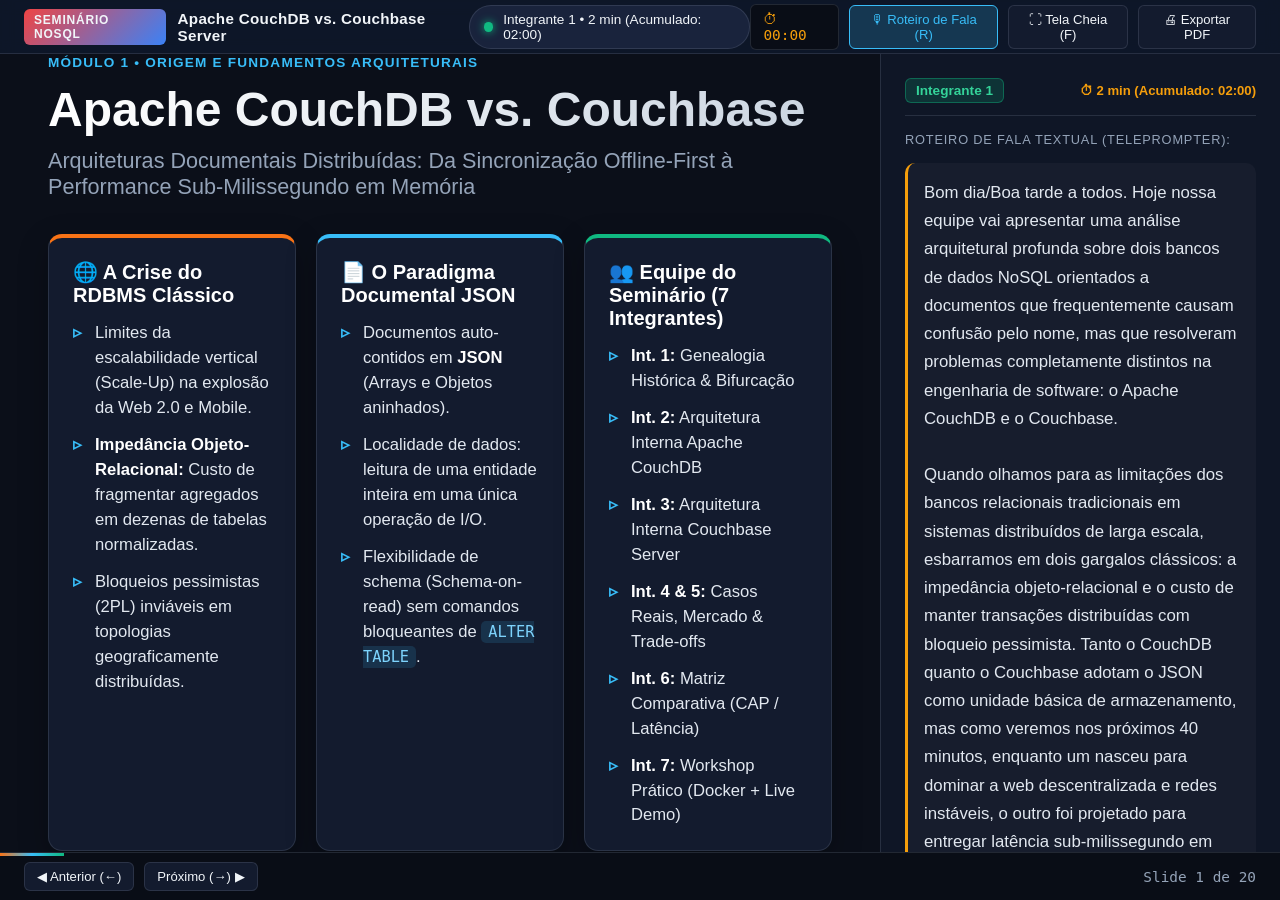
==== index.html @ 3df763c7 "feat: adiciona apresentacao (HTML e PPTX) e workshop completo CouchDB vs Couchbase" ====
<!DOCTYPE html>
<html lang="pt-BR">
<head>
  <meta charset="UTF-8" />
  <meta name="viewport" content="width=device-width, initial-scale=1.0" />
  <title>Seminário NoSQL: Apache CouchDB vs. Couchbase</title>
  <style>
    :root {
      --bg-dark: #0b0f19;
      --bg-card: #131b2e;
      --bg-card-alt: #19233c;
      --text-main: #f1f5f9;
      --text-muted: #94a3b8;
      --couchdb-color: #e42528;
      --couchdb-soft: rgba(228, 37, 40, 0.16);
      --couchbase-color: #ea2328;
      --accent-blue: #38bdf8;
      --accent-cyan: #06b6d4;
      --accent-amber: #f59e0b;
      --accent-emerald: #10b981;
      --accent-purple: #a855f7;
      --border-color: rgba(148, 163, 184, 0.18);
      --font-sans: 'Inter', -apple-system, BlinkMacSystemFont, 'Segoe UI', Roboto, sans-serif;
      --font-mono: 'JetBrains Mono', 'Fira Code', Consolas, monospace;
    }

    * {
      box-sizing: border-box;
      margin: 0;
      padding: 0;
    }

    body {
      background-color: var(--bg-dark);
      color: var(--text-main);
      font-family: var(--font-sans);
      overflow: hidden;
      height: 100vh;
      width: 100vw;
      display: flex;
      flex-direction: column;
      user-select: none;
    }

    /* Top Bar */
    .topbar {
      height: 54px;
      background: rgba(15, 23, 42, 0.92);
      border-bottom: 1px solid var(--border-color);
      display: flex;
      align-items: center;
      justify-content: space-between;
      padding: 0 24px;
      z-index: 50;
      backdrop-filter: blur(8px);
    }

    .brand {
      display: flex;
      align-items: center;
      gap: 12px;
      font-weight: 700;
      font-size: 0.95rem;
      letter-spacing: 0.3px;
    }

    .brand-badge {
      background: linear-gradient(135deg, #ef4444, #3b82f6);
      padding: 4px 10px;
      border-radius: 6px;
      font-size: 0.75rem;
      text-transform: uppercase;
      letter-spacing: 0.8px;
    }

    .speaker-pill {
      display: flex;
      align-items: center;
      gap: 10px;
      background: var(--bg-card-alt);
      border: 1px solid var(--border-color);
      padding: 6px 14px;
      border-radius: 999px;
      font-size: 0.85rem;
    }

    .speaker-dot {
      width: 10px;
      height: 10px;
      border-radius: 50%;
      background: var(--accent-emerald);
      box-shadow: 0 0 8px var(--accent-emerald);
    }

    .controls-top {
      display: flex;
      align-items: center;
      gap: 10px;
    }

    .btn-ui {
      background: var(--bg-card);
      color: var(--text-main);
      border: 1px solid var(--border-color);
      padding: 6px 12px;
      border-radius: 6px;
      font-size: 0.82rem;
      cursor: pointer;
      display: flex;
      align-items: center;
      gap: 6px;
      transition: all 0.2s;
    }

    .btn-ui:hover {
      background: var(--bg-card-alt);
      border-color: var(--accent-blue);
    }

    .btn-ui.active {
      background: rgba(56, 189, 248, 0.2);
      border-color: var(--accent-blue);
      color: var(--accent-blue);
    }

    .timer-box {
      font-family: var(--font-mono);
      font-size: 0.9rem;
      background: #090d16;
      padding: 6px 12px;
      border-radius: 6px;
      border: 1px solid var(--border-color);
      color: var(--accent-amber);
      cursor: pointer;
    }

    /* Main Workspace */
    .main-stage {
      flex: 1;
      display: flex;
      position: relative;
      overflow: hidden;
    }

    .slide-viewport {
      flex: 1;
      height: 100%;
      display: flex;
      align-items: center;
      justify-content: center;
      padding: 28px 48px;
      overflow-y: auto;
      position: relative;
    }

    .slide {
      display: none;
      width: 100%;
      max-width: 1320px;
      min-height: 82%;
      flex-direction: column;
      justify-content: center;
      animation: fadeIn 0.28s ease-out;
    }

    .slide.active {
      display: flex;
    }

    @keyframes fadeIn {
      from { opacity: 0; transform: translateY(8px); }
      to { opacity: 1; transform: translateY(0); }
    }

    /* Slide Typography & Layout */
    .slide-meta {
      display: flex;
      align-items: center;
      gap: 12px;
      margin-bottom: 12px;
      font-size: 0.85rem;
      text-transform: uppercase;
      letter-spacing: 1.2px;
      color: var(--accent-blue);
      font-weight: 700;
    }

    .slide-title {
      font-size: 2.35rem;
      font-weight: 800;
      line-height: 1.18;
      margin-bottom: 10px;
      background: linear-gradient(90deg, #ffffff, #cbd5e1);
      -webkit-background-clip: text;
      -webkit-text-fill-color: transparent;
    }

    .slide-subtitle {
      font-size: 1.15rem;
      color: var(--text-muted);
      margin-bottom: 26px;
      font-weight: 400;
    }

    .grid-2 {
      display: grid;
      grid-template-columns: 1fr 1fr;
      gap: 24px;
      margin-top: 8px;
    }

    .grid-3 {
      display: grid;
      grid-template-columns: repeat(3, 1fr);
      gap: 20px;
      margin-top: 8px;
    }

    .card {
      background: var(--bg-card);
      border: 1px solid var(--border-color);
      border-radius: 14px;
      padding: 22px 24px;
      box-shadow: 0 10px 30px rgba(0, 0, 0, 0.25);
    }

    .card.couchdb-border {
      border-top: 4px solid #f97316;
    }

    .card.couchbase-border {
      border-top: 4px solid var(--accent-blue);
    }

    .card.emerald-border {
      border-top: 4px solid var(--accent-emerald);
    }

    .card.purple-border {
      border-top: 4px solid var(--accent-purple);
    }

    .card h3 {
      font-size: 1.25rem;
      margin-bottom: 14px;
      display: flex;
      align-items: center;
      gap: 10px;
      color: #fff;
    }

    ul.tech-list {
      list-style: none;
      display: flex;
      flex-direction: column;
      gap: 12px;
    }

    ul.tech-list li {
      position: relative;
      padding-left: 22px;
      font-size: 1.04rem;
      line-height: 1.5;
      color: #e2e8f0;
    }

    ul.tech-list li::before {
      content: "▹";
      position: absolute;
      left: 0;
      color: var(--accent-blue);
      font-weight: bold;
    }

    ul.tech-list li strong {
      color: #fff;
    }

    code.inline {
      font-family: var(--font-mono);
      background: rgba(56, 189, 248, 0.14);
      color: #7dd3fc;
      padding: 2px 7px;
      border-radius: 5px;
      font-size: 0.92em;
    }

    pre.code-block {
      background: #070a12;
      border: 1px solid rgba(56, 189, 248, 0.25);
      border-radius: 10px;
      padding: 16px 18px;
      font-family: var(--font-mono);
      font-size: 0.88rem;
      line-height: 1.5;
      color: #e2e8f0;
      overflow-x: auto;
      user-select: text;
    }

    .diagram-box {
      background: #090d18;
      border: 1px dashed rgba(148, 163, 184, 0.3);
      border-radius: 12px;
      padding: 18px;
      margin-top: 14px;
      display: flex;
      flex-direction: column;
      gap: 12px;
    }

    .flow-row {
      display: flex;
      align-items: center;
      justify-content: center;
      gap: 12px;
      flex-wrap: wrap;
    }

    .flow-node {
      background: var(--bg-card-alt);
      border: 1px solid var(--border-color);
      padding: 10px 16px;
      border-radius: 8px;
      font-size: 0.92rem;
      font-weight: 600;
      text-align: center;
    }

    .flow-node.highlight-orange {
      border-color: #f97316;
      background: rgba(249, 115, 22, 0.15);
      color: #fed7aa;
    }

    .flow-node.highlight-blue {
      border-color: var(--accent-blue);
      background: rgba(56, 189, 248, 0.15);
      color: #bae6fd;
    }

    .flow-node.highlight-green {
      border-color: var(--accent-emerald);
      background: rgba(16, 185, 129, 0.15);
      color: #a7f3d0;
    }

    .flow-arrow {
      color: var(--text-muted);
      font-weight: bold;
      font-size: 1.2rem;
    }

    /* Comparison Table */
    table.comp-table {
      width: 100%;
      border-collapse: collapse;
      margin-top: 10px;
      background: var(--bg-card);
      border-radius: 12px;
      overflow: hidden;
      border: 1px solid var(--border-color);
    }

    table.comp-table th,
    table.comp-table td {
      padding: 16px 20px;
      text-align: left;
      border-bottom: 1px solid var(--border-color);
      font-size: 0.98rem;
      line-height: 1.45;
    }

    table.comp-table th {
      background: #0f172a;
      font-size: 1.05rem;
      color: #fff;
      font-weight: 700;
    }

    table.comp-table th:nth-child(2) { color: #fb923c; }
    table.comp-table th:nth-child(3) { color: var(--accent-blue); }

    table.comp-table tr:last-child td {
      border-bottom: none;
    }

    /* Teleprompter / Speaker Notes Drawer */
    .notes-panel {
      width: 400px;
      background: #0f1626;
      border-left: 1px solid var(--border-color);
      padding: 24px;
      display: flex;
      flex-direction: column;
      gap: 16px;
      overflow-y: auto;
      transition: all 0.25s ease;
    }

    .notes-panel.hidden {
      display: none;
    }

    .notes-header {
      display: flex;
      align-items: center;
      justify-content: space-between;
      border-bottom: 1px solid var(--border-color);
      padding-bottom: 12px;
    }

    .notes-speaker-badge {
      background: rgba(16, 185, 129, 0.18);
      color: #34d399;
      border: 1px solid rgba(16, 185, 129, 0.4);
      padding: 4px 10px;
      border-radius: 6px;
      font-weight: 700;
      font-size: 0.85rem;
    }

    .notes-time {
      font-size: 0.82rem;
      color: var(--accent-amber);
      font-weight: 600;
    }

    .notes-script {
      font-size: 1.05rem;
      line-height: 1.68;
      color: #e2e8f0;
      background: rgba(255, 255, 255, 0.03);
      padding: 16px;
      border-radius: 10px;
      border-left: 3px solid var(--accent-amber);
      user-select: text;
    }

    /* Quiz Options */
    .quiz-options {
      display: flex;
      flex-direction: column;
      gap: 10px;
      margin-top: 14px;
    }

    .quiz-option {
      background: var(--bg-card);
      border: 1px solid var(--border-color);
      padding: 13px 18px;
      border-radius: 10px;
      cursor: pointer;
      font-size: 0.96rem;
      line-height: 1.4;
      transition: all 0.2s;
      display: flex;
      align-items: flex-start;
      gap: 12px;
    }

    .quiz-option:hover {
      border-color: var(--accent-blue);
      background: var(--bg-card-alt);
    }

    .quiz-option.correct {
      background: rgba(16, 185, 129, 0.2);
      border-color: var(--accent-emerald);
      color: #ecfdf5;
    }

    .quiz-option.wrong {
      background: rgba(239, 68, 68, 0.18);
      border-color: #ef4444;
      color: #fecaca;
    }

    .quiz-explanation {
      display: none;
      margin-top: 14px;
      padding: 14px 18px;
      border-radius: 10px;
      background: rgba(16, 185, 129, 0.12);
      border: 1px solid rgba(16, 185, 129, 0.35);
      font-size: 0.94rem;
      line-height: 1.5;
      color: #d1fae5;
    }

    .quiz-explanation.visible {
      display: block;
    }

    /* Bottom Footer / Progress */
    .bottombar {
      height: 48px;
      background: #090d16;
      border-top: 1px solid var(--border-color);
      display: flex;
      align-items: center;
      justify-content: space-between;
      padding: 0 24px;
      position: relative;
      z-index: 50;
    }

    .progress-track {
      position: absolute;
      top: 0;
      left: 0;
      height: 3px;
      background: linear-gradient(90deg, #f97316, #38bdf8, #10b981);
      transition: width 0.25s ease;
    }

    .nav-btns {
      display: flex;
      align-items: center;
      gap: 10px;
    }

    .slide-counter {
      font-family: var(--font-mono);
      font-size: 0.9rem;
      color: var(--text-muted);
    }

    /* Print Mode for PDF Export */
    @media print {
      body {
        overflow: visible;
        height: auto;
        background: #0b0f19 !important;
        -webkit-print-color-adjust: exact;
        print-color-adjust: exact;
      }
      .topbar, .bottombar, .notes-panel {
        display: none !important;
      }
      .slide-viewport {
        padding: 0;
        display: block;
      }
      .slide {
        display: flex !important;
        page-break-after: always;
        min-height: 100vh;
        padding: 40px;
      }
    }
  </style>
</head>
<body>

  <!-- TOP NAVIGATION BAR -->
  <header class="topbar">
    <div class="brand">
      <span class="brand-badge">Seminário NoSQL</span>
      <span>Apache CouchDB vs. Couchbase Server</span>
    </div>

    <div class="speaker-pill">
      <span class="speaker-dot"></span>
      <span id="currentSpeakerLabel">Integrante 1 • Tempo estimado: 2 min</span>
    </div>

    <div class="controls-top">
      <div class="timer-box" id="timerDisplay" title="Clique para Iniciar/Pausar o cronômetro">⏱ 00:00</div>
      <button class="btn-ui active" id="btnToggleNotes" onclick="toggleNotes()">🎙 Roteiro de Fala (R)</button>
      <button class="btn-ui" onclick="toggleFullScreen()">⛶ Tela Cheia (F)</button>
      <button class="btn-ui" onclick="window.print()">🖨 Exportar PDF</button>
    </div>
  </header>

  <!-- MAIN PRESENTATION STAGE -->
  <div class="main-stage">
    <main class="slide-viewport" id="slideViewport">

      <!-- =========================================================
           SLIDE 1: CAPA E CONTEXTUALIZAÇÃO (INTEGRANTE 1)
           ========================================================= -->
      <section class="slide active"
        data-speaker="Integrante 1"
        data-time="2 min (Acumulado: 02:00)"
        data-script="Bom dia/Boa tarde a todos. Hoje nossa equipe vai apresentar uma análise arquitetural profunda sobre dois bancos de dados NoSQL orientados a documentos que frequentemente causam confusão pelo nome, mas que resolveram problemas completamente distintos na engenharia de software: o Apache CouchDB e o Couchbase.<br><br>Quando olhamos para as limitações dos bancos relacionais tradicionais em sistemas distribuídos de larga escala, esbarramos em dois gargalos clássicos: a impedância objeto-relacional e o custo de manter transações distribuídas com bloqueio pessimista. Tanto o CouchDB quanto o Couchbase adotam o JSON como unidade básica de armazenamento, mas como veremos nos próximos 40 minutos, enquanto um nasceu para dominar a web descentralizada e redes instáveis, o outro foi projetado para entregar latência sub-milissegundo em clusters massivos orientados a memória.">
        <div class="slide-meta">Módulo 1 • Origem e Fundamentos Arquiteturais</div>
        <h1 class="slide-title" style="font-size: 3rem;">Apache CouchDB vs. Couchbase</h1>
        <p class="slide-subtitle" style="font-size: 1.35rem;">Arquiteturas Documentais Distribuídas: Da Sincronização Offline-First à Performance Sub-Milissegundo em Memória</p>

        <div class="grid-3">
          <div class="card couchdb-border">
            <h3>🌐 A Crise do RDBMS Clássico</h3>
            <ul class="tech-list">
              <li>Limites da escalabilidade vertical (Scale-Up) na explosão da Web 2.0 e Mobile.</li>
              <li><strong>Impedância Objeto-Relacional:</strong> Custo de fragmentar agregados em dezenas de tabelas normalizadas.</li>
              <li>Bloqueios pessimistas (2PL) inviáveis em topologias geograficamente distribuídas.</li>
            </ul>
          </div>

          <div class="card couchbase-border">
            <h3>📄 O Paradigma Documental JSON</h3>
            <ul class="tech-list">
              <li>Documentos auto-contidos em <strong>JSON</strong> (Arrays e Objetos aninhados).</li>
              <li>Localidade de dados: leitura de uma entidade inteira em uma única operação de I/O.</li>
              <li>Flexibilidade de schema (Schema-on-read) sem comandos bloqueantes de <code class="inline">ALTER TABLE</code>.</li>
            </ul>
          </div>

          <div class="card emerald-border">
            <h3>👥 Equipe do Seminário (7 Integrantes)</h3>
            <ul class="tech-list">
              <li><strong>Int. 1:</strong> Genealogia Histórica & Bifurcação</li>
              <li><strong>Int. 2:</strong> Arquitetura Interna Apache CouchDB</li>
              <li><strong>Int. 3:</strong> Arquitetura Interna Couchbase Server</li>
              <li><strong>Int. 4 & 5:</strong> Casos Reais, Mercado & Trade-offs</li>
              <li><strong>Int. 6:</strong> Matriz Comparativa (CAP / Latência)</li>
              <li><strong>Int. 7:</strong> Workshop Prático (Docker + Live Demo)</li>
            </ul>
          </div>
        </div>
      </section>

      <!-- =========================================================
           SLIDE 2: A GENEALOGIA HISTÓRICA E A FUSÃO DE 2011 (INTEGRANTE 1)
           ========================================================= -->
      <section class="slide"
        data-speaker="Integrante 1"
        data-time="2 min (Acumulado: 04:00)"
        data-script="Para entender por que esses dois bancos têm 'Couch' no nome, precisamos voltar a 2005. Damien Katz, que trabalhou no IBM Lotus Notes, criou o CouchDB inspirado em bancos de documentos replicados. O próprio nome COUCH é um acrônimo para Cluster Of Unreliable Commodity Hardware — ou seja, hardware comum e não confiável.<br><br>Em paralelo, a equipe por trás do famoso sistema de cache distribuído Memcached criou o Membase, que adicionava persistência em disco e replicação ao Memcached. Em 2011, a empresa comercial por trás do CouchDB, chamada CouchOne, fundiu-se com a Membase, formando a Couchbase Inc.<br><br>O ponto crucial para qualquer arquiteto de dados é entender o que aconteceu depois: o produto Couchbase Server não é um CouchDB com outro nome. A engenharia do Couchbase fundiu o motor de chave-valor em memória de altíssima velocidade do Membase com a capacidade de indexar JSON. Enquanto isso, a comunidade aberta manteve o Apache CouchDB evoluindo de forma independente sob a Apache Foundation.">
        <div class="slide-meta">Slide 2 • Genealogia Histórica</div>
        <h2 class="slide-title">Origem Histórica: A Fusão de 2011 e a Grande Divergência</h2>
        <p class="slide-subtitle">Por que dois bancos com nomes semelhantes possuem motores internos 100% diferentes?</p>

        <div class="diagram-box">
          <div class="flow-row">
            <div class="flow-node highlight-orange">
              <strong>2005: Apache CouchDB</strong><br/>
              Damien Katz (ex-IBM Lotus Notes)<br/>
              <em>"Cluster Of Unreliable Commodity Hardware"</em>
            </div>
            <span class="flow-arrow">➔</span>
            <div class="flow-node highlight-orange">
              <strong>2009: CouchOne Inc.</strong><br/>
              Comercialização e suporte ao CouchDB
            </div>
            <span class="flow-arrow">↘</span>
            <div class="flow-node highlight-green" style="padding: 16px 24px;">
              <strong>Fevereiro de 2011: FUSÃO</strong><br/>
              CouchOne + Membase = <strong>Couchbase Inc.</strong>
            </div>
          </div>
          <div class="flow-row">
            <div class="flow-node highlight-blue">
              <strong>2003: Memcached</strong><br/>
              Cache distribuído em RAM (Danga)
            </div>
            <span class="flow-arrow">➔</span>
            <div class="flow-node highlight-blue">
              <strong>2010: Membase (NorthScale)</strong><br/>
              Memcached + Persistência + Replicação
            </div>
            <span class="flow-arrow">↗</span>
          </div>
        </div>

        <div class="grid-2" style="margin-top: 20px;">
          <div class="card couchdb-border">
            <h3>🪶 O Caminho do Apache CouchDB (ASF)</h3>
            <ul class="tech-list">
              <li>Tornou-se projeto Top-Level da <strong>Apache Software Foundation</strong> em 2008.</li>
              <li>Manteve seu núcleo em <strong>Erlang/OTP</strong> focado em robustez, web nativa e sincronização Master-Master.</li>
              <li>Evoluiu com doações do <strong>IBM Cloudant</strong> (Clusterização BigCouch no CouchDB 2.0 e Mango Queries).</li>
            </ul>
          </div>
          <div class="card couchbase-border">
            <h3>⚡ O Caminho do Couchbase Server</h3>
            <ul class="tech-list">
              <li>Uniu o <strong>motor KV em memória do Membase</strong> (C/C++) com suporte a documentos JSON.</li>
              <li>Substituiu a arquitetura interna do CouchDB por particionamento via <strong>vBuckets</strong>, protocolo DCP e <strong>N1QL (SQL for JSON)</strong>.</li>
            </ul>
          </div>
        </div>
      </section>

      <!-- =========================================================
           SLIDE 3: BIFURCAÇÃO FILOSÓFICA FUNDAMENTAL (INTEGRANTE 1)
           ========================================================= -->
      <section class="slide"
        data-speaker="Integrante 1"
        data-time="2 min (Acumulado: 06:00)"
        data-script="Essa separação gerou duas filosofias de engenharia opostas.<br><br>De um lado, o Apache CouchDB fala HTTP de forma nativa. Você conversa com o banco diretamente usando cURL ou o navegador. Ele não usa bloqueios (locks); em vez disso, obriga a aplicação a lidar com revisões explícitas através de Multi-Version Concurrency Control (MVCC), porque seu objetivo maior é permitir que dois nós desconectados aceitem escritas e sincronizem depois sem corromper dados.<br><br>Do outro lado, o Couchbase opera sobre um protocolo binário enxuto via TCP. Ele coloca uma camada de memória RAM gerenciada na frente do disco. Toda escrita vai para a RAM e retorna sucesso em microssegundos, sendo persistida de forma assíncrona em background. Agora passo a palavra para o Integrante 2, que vai dissecar o motor interno do Apache CouchDB.">
        <div class="slide-meta">Slide 3 • Filosofia de Engenharia</div>
        <h2 class="slide-title">Bifurcação Filosófica: Web Nativa vs. Performance Memory-First</h2>
        <p class="slide-subtitle">Decisões fundamentais de protocolo, concorrência e hierarquia de memória</p>

        <div class="grid-2">
          <div class="card couchdb-border">
            <h3>🟧 Apache CouchDB: Filosofia "Sync & Web-First"</h3>
            <ul class="tech-list">
              <li><strong>Protocolo Primário:</strong> HTTP/REST nativo (porta <code class="inline">5984</code>). Qualquer cliente HTTP ou browser conversa diretamente com o banco.</li>
              <li><strong>Caminho de Escrita:</strong> <em>Disk-First (Append-Only)</em>. Toda mutação vai para estruturas imutáveis em disco.</li>
              <li><strong>Concorrência Otimista Explícita:</strong> Árvore MVCC no documento via campo <code class="inline">_rev</code>. Pensado para conflitos em desconexão.</li>
              <li><strong>Prioridade Arquitetural:</strong> Resiliência em redes não confiáveis, sincronização <em>Offline-First</em> e replicação Multi-Primary.</li>
            </ul>
          </div>

          <div class="card couchbase-border">
            <h3>🟦 Couchbase: Filosofia "Memory-First & Scale"</h3>
            <ul class="tech-list">
              <li><strong>Protocolo Primário:</strong> Binário proprietário sobre TCP (porta <code class="inline">11210</code>) com SDKs inteligentes cientes da topologia.</li>
              <li><strong>Caminho de Escrita:</strong> <em>Memory-First</em>. Mutações gravadas imediatamente no cache gerenciado em RAM (sub-milissegundo).</li>
              <li><strong>Consistência Forte por Padrão:</strong> Um único vBucket ativo por chave + controle CAS (Compare-And-Swap) e transações ACID.</li>
              <li><strong>Prioridade Arquitetural:</strong> Altíssima vazão (milhões de ops/seg), baixa latência, elasticidade horizontal e consultas <strong>SQL++ (N1QL)</strong>.</li>
            </ul>
          </div>
        </div>
      </section>

      <!-- =========================================================
           SLIDE 4: ARQUITETURA COUCHDB — APPEND-ONLY & B+TREE (INTEGRANTE 2)
           ========================================================= -->
      <section class="slide"
        data-speaker="Integrante 2"
        data-time="2 min (Acumulado: 08:00)"
        data-script="Obrigado. Vamos mergulhar na engenharia interna do Apache CouchDB. Primeiro, ele é escrito em Erlang, a linguagem criada pela Ericsson para comutadores telefônicos, famosa por concorrência massiva e isolamento de falhas.<br><br>O coração do armazenamento do CouchDB é sua estrutura Append-Only B+Tree. Diferente de bancos que sobrescrevem blocos de disco no lugar, o CouchDB jamais altera um byte já gravado. Quando você atualiza um documento ou atualiza os nós da árvore B+ de índices, ele grava os novos blocos de dados e o novo cabeçalho do banco sempre no final do arquivo.<br><br>Qual é a vantagem arquitetural disso? Primeiro, leituras nunca bloqueiam escritas e escritas nunca bloqueiam leituras. Segundo, o banco é virtualmente imune à corrupção por queda brusca de energia: quando o processo sobe novamente, ele apenas varre o final do arquivo até achar o último Tail Header íntegro. O trade-off é o consumo de espaço em disco, que exige um processo de Compactação (Compaction) para reescrever o arquivo mantendo apenas a revisão mais recente.">
        <div class="slide-meta">Slide 4 • Arquitetura Interna Apache CouchDB</div>
        <h2 class="slide-title">CouchDB: Motor Append-Only e Indexação B+Tree</h2>
        <p class="slide-subtitle">Imutabilidade em disco, concorrência lock-free em Erlang e imunidade a corrupção</p>

        <div class="grid-2">
          <div class="card couchdb-border">
            <h3>⚙️ Núcleo Erlang/OTP & Tail-Append</h3>
            <ul class="tech-list">
              <li>Construído em <strong>Erlang/OTP</strong>: processos leves (Actor Model), troca de mensagens assíncrona e tolerância a falhas (<em>Let it crash</em>).</li>
              <li><strong>Zero In-Place Updates:</strong> Blocos de disco jamais são sobrescritos. Atualizações e deleções geram novos blocos no fim do arquivo (<code class="inline">.couch</code>).</li>
              <li><strong>Tail Header:</strong> O cabeçalho contendo o ponteiro para a raiz da B+Tree é gravado no <strong>final</strong> do arquivo após cada commit (`fsync`).</li>
            </ul>
          </div>

          <div class="card emerald-border">
            <h3>🛡️ Benefícios e o Papel do Compaction</h3>
            <ul class="tech-list">
              <li><strong>Leituras Lock-Free:</strong> Leitores percorrem snapshots imutáveis da árvore B+ sem bloquear escritores concorrentes.</li>
              <li><strong>Crash-Only Design:</strong> Em queda de energia, não há <em>Undo/Redo Recovery Log</em> lento; basta buscar o último Tail Header válido de trás para frente.</li>
              <li><strong>Compaction (Compactação):</strong> Processo em background que copia apenas as revisões ativas para um novo arquivo <code class="inline">.compact</code> e libera espaço morto.</li>
            </ul>
          </div>
        </div>

        <div class="diagram-box">
          <div class="flow-row">
            <div class="flow-node">[Bloco Antigo: Doc A v1]</div>
            <span class="flow-arrow">➔</span>
            <div class="flow-node">[Header Antigo (Órfão)]</div>
            <span class="flow-arrow">➔</span>
            <div class="flow-node highlight-orange">[Novo Bloco: Doc A v2]</div>
            <span class="flow-arrow">➔</span>
            <div class="flow-node highlight-orange">[Novos Nós B+Tree]</div>
            <span class="flow-arrow">➔</span>
            <div class="flow-node highlight-green"><strong>[Novo Tail Header (EOF)]</strong></div>
          </div>
        </div>
      </section>

      <!-- =========================================================
           SLIDE 5: COUCHDB — MVCC, ÁRVORE DE REVISÕES (_REV) E CONFLITOS (INTEGRANTE 2)
           ========================================================= -->
      <section class="slide"
        data-speaker="Integrante 2"
        data-time="2 min (Acumulado: 10:00)"
        data-script="Como o CouchDB garante consistência ACID no nível do documento sem usar locks pessimistas? Através de MVCC (Multi-Version Concurrency Control) exposto diretamente na API HTTP via o campo _rev.<br><br>Cada documento no CouchDB não é apenas um registro, mas sim uma árvore de revisões parecida com um repositório Git. Sempre que você cria um documento, o CouchDB gera um _rev começando com 1- seguido de um hash determinístico do conteúdo. Para atualizar esse documento via PUT, você é obrigado a informar esse _rev. Se outro cliente atualizou o documento um milissegundo antes de você, o CouchDB rejeita sua escrita imediatamente com um erro HTTP 409 Conflict.<br><br>Já em cenários de replicação entre dois servidores desconectados, ambos podem aceitar atualizações para o mesmo documento. Quando a rede volta e eles sincronizam, o CouchDB guarda ambas as ramificações na árvore do documento e aplica um algoritmo determinístico baseado no hash das revisões para eleger exatamente o mesmo vencedor em todos os nós do cluster, sinalizando o conflito para que a aplicação faça o merge de negócio.">
        <div class="slide-meta">Slide 5 • Controle de Concorrência no CouchDB</div>
        <h2 class="slide-title">CouchDB: MVCC Explícito (<code class="inline">_rev</code>) e Árvore de Revisões</h2>
        <p class="slide-subtitle">Como cada documento funciona como um mini-repositório Git para suportar conflitos distribuídos</p>

        <div class="grid-2">
          <div class="card couchdb-border">
            <h3>🔐 Ciclo Optimistic Locking (<code class="inline">_id</code> + <code class="inline">_rev</code>)</h3>
            <ul class="tech-list">
              <li>Formato do <code class="inline">_rev</code>: <code class="inline">&lt;geração&gt;-&lt;hash_md5_determinístico&gt;</code> (ex: <code class="inline">2-7051cbe5c...</code>).</li>
              <li><strong>Regra de Atualização/Deleção:</strong> O cliente deve enviar o <code class="inline">_rev</code> atual no <code class="inline">PUT</code> ou <code class="inline">DELETE</code>.</li>
              <li>Se o <code class="inline">_rev</code> enviado divergir da folha atual no servidor: rejeição imediata com <strong><code class="inline">HTTP 409 Conflict</code></strong>.</li>
              <li>Deleções geram uma revisão <strong>Tombstone</strong> (<code class="inline">"_deleted": true</code>) para propagar a exclusão na replicação.</li>
            </ul>
          </div>

          <div class="card purple-border">
            <h3>🌿 Conflitos em Replicação Master-Master</h3>
            <ul class="tech-list">
              <li>Quando o Nó A e o Nó B editam o mesmo documento offline, a árvore de revisões bifurca (<code class="inline">2-a...</code> e <code class="inline">2-b...</code>).</li>
              <li><strong>Eleição Determinística de Vencedor:</strong> Todos os nós escolhem a mesma revisão ativa comparando o comprimento da cadeia e a ordem ASCII do hash (sem depender de relógio físico/NTP!).</li>
              <li>A revisão perdedora fica preservada em <code class="inline">_conflicts</code> até a aplicação resolver e podar o ramo.</li>
            </ul>
          </div>
        </div>

        <div class="diagram-box">
          <div class="flow-row">
            <div class="flow-node"><strong>Rev Inicial:</strong> <code class="inline">1-967a...</code></div>
            <span class="flow-arrow">➔</span>
            <div class="flow-node highlight-green"><strong>Ramo Nó A (Vencedor Determinístico):</strong> <code class="inline">2-f89c...</code></div>
            <span class="flow-arrow">+</span>
            <div class="flow-node highlight-orange"><strong>Ramo Nó B (Preservado em <code class="inline">_conflicts</code>):</strong> <code class="inline">2-31a0...</code></div>
          </div>
        </div>
      </section>

      <!-- =========================================================
           SLIDE 6: COUCHDB — MAPREDUCE, MANGO E _CHANGES FEED (INTEGRANTE 2)
           ========================================================= -->
      <section class="slide"
        data-speaker="Integrante 2"
        data-time="2 min (Acumulado: 12:00)"
        data-script="Para consultar dados além da chave primária _id, o CouchDB historicamente utiliza Design Documents contendo funções MapReduce escritas em JavaScript. A função map inspeciona cada documento e emite chaves e valores que são gravados em uma B-tree separada. O detalhe técnico brilhante aqui é que as funções de reduce são armazenadas diretamente nos nós intermediários da B-tree, permitindo calcular somas ou contagens em tempo logarítmico. A partir da versão 2.0, o CouchDB também ganhou o Mango Query (_find), permitindo buscas declarativas em JSON muito mais simples.<br><br>Por fim, temos a joia da coroa do CouchDB: o endpoint _changes. Como o armazenamento é append-only, o banco mantém um número de sequência incremental para cada alteração. O endpoint _changes expõe esse fluxo em tempo real. É exatamente sobre o _changes que funciona o Protocolo de Replicação do CouchDB: um replicador lê o feed de mudanças da origem, pergunta ao destino quais revisões ele ainda não tem via _revs_diff, e envia apenas os documentos necessários. Agora passo a palavra ao Integrante 3 para contrastar tudo isso com a arquitetura do Couchbase.">
        <div class="slide-meta">Slide 6 • Consultas e Replicação no CouchDB</div>
        <h2 class="slide-title">CouchDB: Views MapReduce, Mango (<code class="inline">_find</code>) e <code class="inline">_changes</code></h2>
        <p class="slide-subtitle">Indexação incremental em B-Tree e o protocolo de replicação baseado em log de eventos</p>

        <div class="grid-3">
          <div class="card couchdb-border">
            <h3>🗺️ Views MapReduce (<code class="inline">_design/</code>)</h3>
            <ul class="tech-list">
              <li>Funções JavaScript/Erlang salvas em <strong>Design Documents</strong>.</li>
              <li><code class="inline">emit(key, value)</code> alimenta uma B+Tree secundária incrementalmente.</li>
              <li>Agregações (<code class="inline">_count</code>, <code class="inline">_sum</code>, <code class="inline">_stats</code>) pré-computadas dentro dos nós internos da B+Tree.</li>
            </ul>
          </div>

          <div class="card couchbase-border">
            <h3>🥭 Mango Queries (<code class="inline">POST /_find</code>)</h3>
            <ul class="tech-list">
              <li>Introduzido no CouchDB 2.0+ (doado pelo IBM Cloudant).</li>
              <li>Sintaxe declarativa em JSON (<code class="inline">$eq</code>, <code class="inline">$gt</code>, <code class="inline">$in</code>, <code class="inline">$regex</code>) sem escrever JS manual.</li>
              <li>Cria e consome índices B-Tree automaticamente via <code class="inline">POST /db/_index</code>.</li>
            </ul>
          </div>

          <div class="card emerald-border">
            <h3>📡 O Endpoint <code class="inline">/_changes</code></h3>
            <ul class="tech-list">
              <li>Exposição direta do log sequencial (<code class="inline">update_seq</code>) via HTTP (Polling, Long-Polling ou Continuous Stream).</li>
              <li><strong>Couch Replication Protocol:</strong> Lê <code class="inline">_changes</code> ➔ Calcula delta via <code class="inline">_revs_diff</code> ➔ Transfere em lote via <code class="inline">_bulk_docs</code>.</li>
            </ul>
          </div>
        </div>

        <pre class="code-block" style="margin-top: 16px;">
// Exemplo de View MapReduce em Design Document vs. Mango Query (_find)
// 1. Map Function: function(doc) { if (doc.curso) emit(doc.curso, doc.cra); }
// 2. Mango Query:  POST /universidade_db/_find  ->  { "selector": { "curso": "Ciencia da Computacao", "cra": { "$gt": 8.5 } } }</pre>
      </section>

      <!-- =========================================================
           SLIDE 7: ARQUITETURA COUCHBASE — MEMORY-FIRST E VBUCKETS (INTEGRANTE 3)
           ========================================================= -->
      <section class="slide"
        data-speaker="Integrante 3"
        data-time="2 min (Acumulado: 14:00)"
        data-script="Obrigado. Entrando agora na engenharia do Couchbase, mudamos completamente de paradigma. Enquanto o CouchDB vai ao disco a cada operação, o Couchbase adota uma arquitetura Memory-First.<br><br>Quando a sua aplicação faz um GET ou UPSERT no Couchbase, a operação acontece diretamente na memória RAM gerenciada pelo Data Service. Assim que o dado é gravado na RAM, o servidor já pode confirmar a escrita em frações de milissegundo, enquanto o protocolo interno DCP (Database Change Protocol) coloca essa mutação em duas filas assíncronas: uma para replicar na RAM de outros nós do cluster e outra para persistir em disco.<br><br>Como o Couchbase distribui dados sem usar nós roteadores ou proxies que adicionam latência? Através dos vBuckets. Todo bucket do Couchbase é dividido de forma fixa em 1024 partições lógicas chamadas vBuckets. O SDK do Couchbase na aplicação aplica um hash CRC32 na chave do documento, faz módulo 1024, descobre exatamente o número do vBucket e consulta um mapa em memória chamado Cluster Map. Com isso, a aplicação abre conexão TCP direto com o servidor exato onde aquele vBucket está ativo, garantindo roteamento em um único salto (single-hop).">
        <div class="slide-meta">Slide 7 • Arquitetura Interna Couchbase Server</div>
        <h2 class="slide-title">Couchbase: Arquitetura Memory-First e Particionamento por vBuckets</h2>
        <p class="slide-subtitle">Cache gerenciado integrado, protocolo DCP e roteamento direto Single-Hop sem proxies</p>

        <div class="grid-2">
          <div class="card couchbase-border">
            <h3>🚀 Caminho de Dados Memory-First (KV Engine)</h3>
            <ul class="tech-list">
              <li>Leituras e escritas ocorrem diretamente no <strong>Managed Cache em RAM</strong> (resposta em <strong>microssegundos</strong>).</li>
              <li><strong>DCP (Database Change Protocol):</strong> Fluxo binário ordenado em memória que propaga mutações para:
                <br/>1. <em>Replication Queue</em> (RAM dos nós réplica).
                <br/>2. <em>Persistence Queue</em> (Storage engines <strong>Couchstore</strong> ou <strong>Magma</strong>).</li>
              <li>Suporta durabilidade configurável (<code class="inline">majority</code>, <code class="inline">persistToMajority</code>).</li>
            </ul>
          </div>

          <div class="card emerald-border">
            <h3>🧩 Particionamento Estático: 1024 vBuckets</h3>
            <ul class="tech-list">
              <li>Cada Bucket é dividido em exatamente <strong>1024 vBuckets</strong> (partições lógicas auto-contidas).</li>
              <li>Cálculo no SDK: <code class="inline">vBucket_ID = CRC32(Document_Key) % 1024</code>.</li>
              <li>O SDK mantém o <strong>Cluster Map</strong> atualizado: zero nós roteadores intermediários (<em>Single-Hop Routing</em>).</li>
              <li>Cada vBucket possui <strong>1 Nó Ativo</strong> (CP) e até <strong>3 Réplicas</strong> distribuídas nos demais nós.</li>
            </ul>
          </div>
        </div>

        <div class="diagram-box">
          <div class="flow-row">
            <div class="flow-node">App SDK: <code class="inline">CRC32("user_42") % 1024 = vB #712</code></div>
            <span class="flow-arrow">➔</span>
            <div class="flow-node highlight-blue"><strong>RAM Nó 2 (vB #712 Ativo)</strong><br/>Ack em &lt; 0.5 ms</div>
            <span class="flow-arrow">➔ DCP Stream ➔</span>
            <div class="flow-node highlight-green">RAM Nó 3 (vB #712 Réplica) + Disco NVMe</div>
          </div>
        </div>
      </section>

      <!-- =========================================================
           SLIDE 8: COUCHBASE — MULTI-DIMENSIONAL SCALING (MDS) (INTEGRANTE 3)
           ========================================================= -->
      <section class="slide"
        data-speaker="Integrante 3"
        data-time="2 min (Acumulado: 16:00)"
        data-script="Outro diferencial arquitetural gigantesco do Couchbase é o Multi-Dimensional Scaling (MDS), sustentado pela arquitetura Multi-Service.<br><br>Na maioria dos bancos NoSQL distribuídos — incluindo o próprio CouchDB em modo cluster, Cassandra ou MongoDB tradicional — cada nó do cluster executa todas as tarefas: guarda dados, atualiza índices e processa consultas pesadas. Isso cria o efeito do 'vizinho barulhento': uma query analítica complexa consome toda a CPU e derruba a latência das leituras por chave primária.<br><br>O Couchbase separa o banco em seis serviços independentes: Data, Index, Query, Full-Text Search, Analytics e Eventing. Com o MDS, nós podemos colocar o Data Service em máquinas com muita memória RAM, o Query Service em máquinas com muitos núcleos de CPU e o Index Service em máquinas com NVMe ultrarrápidos. As mutações fluem do Data Service para o Index Service via memória através do protocolo DCP, sem jamais onerar a CPU que atende as operações de chave-valor.">
        <div class="slide-meta">Slide 8 • Escalabilidade Multi-Dimensional (MDS)</div>
        <h2 class="slide-title">Couchbase: Arquitetura Multi-Service e Isolamento de Workloads</h2>
        <p class="slide-subtitle">Eliminando o efeito "Noisy Neighbor" ao escalar RAM, CPU e I/O de forma independente</p>

        <div class="grid-3">
          <div class="card couchbase-border">
            <h3>1. Data Service (KV)</h3>
            <ul class="tech-list">
              <li>Operações chave-valor (<code class="inline">GET</code>, <code class="inline">UPSERT</code>, <code class="inline">SUBDOC</code>).</li>
              <li><strong>Perfil de Hardware:</strong> Alta capacidade de RAM e rede rápida.</li>
            </ul>
          </div>

          <div class="card emerald-border">
            <h3>2. Index Service (GSI)</h3>
            <ul class="tech-list">
              <li>Mantém Índices Secundários Globais (Standard ou <em>Memory-Optimized MOI</em>).</li>
              <li><strong>Perfil de Hardware:</strong> Alta RAM + SSDs NVMe rápidos.</li>
            </ul>
          </div>

          <div class="card purple-border">
            <h3>3. Query Service (N1QL)</h3>
            <ul class="tech-list">
              <li>Parser, otimizador de planos (CBO) e executor de consultas SQL++.</li>
              <li><strong>Perfil de Hardware:</strong> Muitos núcleos de CPU (Compute-intensive).</li>
            </ul>
          </div>

          <div class="card couchdb-border">
            <h3>4. Search Service (FTS)</h3>
            <ul class="tech-list">
              <li>Busca textual completa (Bleve) e <strong>Vector Search</strong> (IA/RAG) integrados sem precisar de Elasticsearch externo.</li>
            </ul>
          </div>

          <div class="card couchbase-border">
            <h3>5. Analytics Service</h3>
            <ul class="tech-list">
              <li>Motor MPP colunar para queries OLAP pesadas com isolamento total (Zero ETL dos nós operacionais).</li>
            </ul>
          </div>

          <div class="card emerald-border">
            <h3>6. Eventing Service</h3>
            <ul class="tech-list">
              <li>Triggers reativos em JavaScript (V8) executados assincronamente em resposta a mutações via DCP.</li>
            </ul>
          </div>
        </div>
      </section>

      <!-- =========================================================
           SLIDE 9: COUCHBASE — SCOPES/COLLECTIONS, N1QL (SQL++) E GSI (INTEGRANTE 3)
           ========================================================= -->
      <section class="slide"
        data-speaker="Integrante 3"
        data-time="2 min (Acumulado: 18:00)"
        data-script="E como nós consultamos e organizamos dados no Couchbase? A partir da versão 7, o Couchbase introduziu uma hierarquia de três níveis: Bucket, Scope e Collection, permitindo multi-tenancy e mapeamento direto de bancos relacionais (Database, Schema e Tabela).<br><br>Mas a grande inovação para desenvolvedores é o N1QL (pronuncia-se Nickel), hoje padronizado como SQL++. É uma implementação completa de ANSI SQL adaptada para JSON. Você escreve SELECT, WHERE, GROUP BY e até INNER JOIN entre coleções diferentes, além de operadores específicos para JSON como UNNEST, que transforma elementos de um array interno em linhas relacionais em tempo de execução.<br><br>Para que o N1QL seja rápido e não faça scatter-gather batendo em todos os nós de dados, o Couchbase usa GSI (Global Secondary Indexes). Os índices vivem de forma independente no Index Service, garantindo que uma query SQL++ saiba exatamente em qual vBucket buscar o documento em milissegundos. Passo agora a palavra ao Integrante 4.">
        <div class="slide-meta">Slide 9 • Consultas Declarativas e Indexação Global</div>
        <h2 class="slide-title">Couchbase: Hierarquia Lógica, N1QL (SQL++) e Índices GSI</h2>
        <p class="slide-subtitle">O poder do ANSI SQL aplicado nativamente a documentos JSON aninhados</p>

        <div class="grid-2">
          <div class="card couchbase-border">
            <h3>🗂️ Mapeamento Relacional e Recursos SQL++</h3>
            <ul class="tech-list">
              <li><strong>Hierarquia 3 Níveis:</strong> <code class="inline">Bucket</code> (DB) ➔ <code class="inline">Scope</code> (Schema) ➔ <code class="inline">Collection</code> (Tabela).</li>
              <li><strong>ANSI JOINs Nativos:</strong> <code class="inline">INNER JOIN</code>, <code class="inline">LEFT OUTER JOIN</code> entre coleções JSON distintas.</li>
              <li><strong>Operadores para Arrays JSON:</strong> <code class="inline">UNNEST</code> (achata arrays internos), <code class="inline">NEST</code>, <code class="inline">ARRAY ... FOR ... END</code>.</li>
              <li><strong>GSI vs. Scatter-Gather:</strong> O Query Service consulta apenas o nó GSI relevante e busca documentos exatos por chave (ou resolve 100% via <em>Covering Index</em>).</li>
            </ul>
          </div>

          <div>
            <pre class="code-block">
-- Exemplo Real de N1QL (SQL for JSON) no Couchbase
SELECT m.nome AS aluno,
       m.curso,
       d.nome AS disciplina,
       d.nota
FROM `academico`.`graduacao`.`matriculas` AS m
UNNEST m.disciplinas AS d
WHERE m.curso = "Ciencia da Computacao"
  AND d.codigo = "BD02"
  AND d.nota >= 8.5
ORDER BY d.nota DESC
LIMIT 10;</pre>
            <div class="diagram-box" style="margin-top: 12px;">
              <div class="flow-row">
                <div class="flow-node">1. Query Service (SQL++)</div>
                <span class="flow-arrow">➔</span>
                <div class="flow-node highlight-green">2. Index Service (GSI Scan)</div>
                <span class="flow-arrow">➔</span>
                <div class="flow-node highlight-blue">3. Data Service (Fetch KV em RAM)</div>
              </div>
            </div>
          </div>
        </div>
      </section>

      <!-- =========================================================
           SLIDE 10: ONDE O APACHE COUCHDB BRILHA (INTEGRANTE 4)
           ========================================================= -->
      <section class="slide"
        data-speaker="Integrante 4"
        data-time="2 min 45s (Acumulado: 20:45)"
        data-script="Obrigado. Agora que compreendemos as duas arquiteturas, surge a pergunta essencial de um arquiteto de soluções: quando escolher cada um? Vamos começar pelo Apache CouchDB.<br><br>O CouchDB é imbatível quando o requisito principal do sistema é Offline-First e Sincronização na Borda (Edge). Graças ao seu protocolo de replicação sobre HTTP e ao modelo de revisões _rev, surgiu o PouchDB: um banco em JavaScript que roda direto no navegador do usuário ou dentro de um app React Native/Electron.<br><br>Imagine um aplicativo usado por médicos em regiões remotas da Amazônia ou técnicos de manutenção dentro de minas subterrâneas. O aplicativo grava dados localmente no PouchDB com zero latência de rede. Quando o dispositivo encontra sinal 4G ou Wi-Fi por apenas 30 segundos, uma única linha de código aciona a replicação contínua com o Apache CouchDB central na nuvem. Além disso, o motor em Erlang do CouchDB é extremamente leve, podendo rodar em um Raspberry Pi na borda com pouquíssima memória RAM.">
        <div class="slide-meta">Slide 10 • Posicionamento Arquitetural: Apache CouchDB</div>
        <h2 class="slide-title">Onde o Apache CouchDB Brilha: O Rei do Offline-First e Edge</h2>
        <p class="slide-subtitle">A simbiose perfeita entre Apache CouchDB no servidor e PouchDB nos dispositivos</p>

        <div class="grid-2">
          <div class="card couchdb-border">
            <h3>📱 Arquitetura Offline-First (CouchDB + PouchDB)</h3>
            <ul class="tech-list">
              <li><strong>PouchDB:</strong> Implementação JavaScript do protocolo CouchDB que armazena dados localmente no navegador (IndexedDB) ou mobile (SQLite).</li>
              <li><strong>Zero Latência Percebida:</strong> A aplicação lê e escreve 100% no banco local, funcionando perfeitamente sem internet.</li>
              <li><strong>Sincronização Bidirecional em 1 Linha:</strong><br/>
                <code class="inline">localDB.sync(remoteCouchDB, { live: true, retry: true })</code></li>
            </ul>
          </div>

          <div class="card emerald-border">
            <h3>🛰️ Cenários Ideais de Engenharia</h3>
            <ul class="tech-list">
              <li><strong>Operações de Campo sem Rede:</strong> Logística em estradas, plataformas marítimas, aviação, minas subterrâneas e zonas rurais.</li>
              <li><strong>Edge Computing & IoT:</strong> Consumo mínimo de recursos (roda em containers ou Raspberry Pi com ~64–128 MB de RAM).</li>
              <li><strong>Topologias Multi-Site Descentralizadas:</strong> Filiais ou navios que operam autonomamente e sincronizam com a matriz via satélite.</li>
            </ul>
          </div>
        </div>

        <div class="diagram-box">
          <div class="flow-row">
            <div class="flow-node highlight-orange"><strong>App Mobile / Browser (PouchDB)</strong><br/>Leitura/Escrita Local Instantânea</div>
            <span class="flow-arrow">⇄ HTTP Sync (<code class="inline">_changes</code> + <code class="inline">_revs_diff</code>) quando há rede ⇄</span>
            <div class="flow-node highlight-green"><strong>Cluster Central Apache CouchDB</strong><br/>Consolidação e Backup na Nuvem</div>
          </div>
        </div>
      </section>

      <!-- =========================================================
           SLIDE 11: CASOS REAIS DE MERCADO E TRADE-OFFS DO COUCHDB (INTEGRANTE 4)
           ========================================================= -->
      <section class="slide"
        data-speaker="Integrante 4"
        data-time="2 min 45s (Acumulado: 23:30)"
        data-script="Olhando para casos reais no mercado, o exemplo mais clássico do CouchDB foi o registro oficial do npm, que durante anos usou o protocolo de replicação do CouchDB para distribuir metadados de milhões de pacotes Node.js para mirrors no mundo inteiro. Outro caso de altíssimo nível técnico é o Hyperledger Fabric, o principal framework de Blockchain corporativo da Linux Foundation, que adota o Apache CouchDB como banco de estado oficial (World State) para armazenar o estado atual dos ativos em JSON auditável. Na área humanitária, organizações na África usaram CouchDB + PouchDB durante surtos de Ebola para coletar dados de pacientes em tablets totalmente offline.<br><br>Porém, todo arquiteto precisa conhecer os trade-offs. Você não deve escolher o CouchDB para um sistema de telemetria de alta frequência que atualiza o mesmo documento mil vezes por segundo, pois cada atualização cria uma nova folha na árvore _rev e infla o arquivo append-only até a compactação rodar. Também não é indicado quando seu sistema exige JOINs ad-hoc complexos. Agora passo a palavra para o Integrante 5 abordar o Couchbase.">
        <div class="slide-meta">Slide 11 • Mercado e Limitações: Apache CouchDB</div>
        <h2 class="slide-title">Apache CouchDB no Mercado Real e Trade-offs Técnicos</h2>
        <p class="slide-subtitle">Quem utiliza em produção e quando NÃO escolher o CouchDB</p>

        <div class="grid-2">
          <div class="card emerald-border">
            <h3>🏆 Casos Reais no Mercado Global</h3>
            <ul class="tech-list">
              <li><strong>Hyperledger Fabric (Linux Foundation):</strong> Utiliza o CouchDB como <em>World State Database</em> oficial para contratos inteligentes (Chaincode) devido à determinicidade e queries JSON ricas.</li>
              <li><strong>npm Registry:</strong> Base histórica de replicação global de metadados de pacotes JavaScript e <em>mirrors</em> offline corporativos.</li>
              <li><strong>eHealth Africa & Médicos Sem Fronteiras:</strong> Rastreamento epidemiológico em campo (combate ao Ebola) em áreas sem conectividade.</li>
              <li><strong>IBM Cloudant:</strong> Oferta DBaaS global na IBM Cloud construída sobre a arquitetura do Apache CouchDB.</li>
            </ul>
          </div>

          <div class="card couchdb-border">
            <h3>⚠️ Trade-offs (Quando Evitar o CouchDB)</h3>
            <ul class="tech-list">
              <li><strong>Mutações de Alta Frequência na Mesma Chave:</strong> Atualizar um contador 500x/seg gera explosão da árvore <code class="inline">_rev</code> e crescimento acelerado do disco antes do <em>Compaction</em>.</li>
              <li><strong>Ausência de JOINs e Transações Multi-Documento:</strong> Não suporta junções entre documentos distintos no servidor.</li>
              <li><strong>Custo de Serialização HTTP:</strong> Cada operação individual trafega cabeçalhos HTTP, tendo latência maior que protocolos binários em RAM.</li>
            </ul>
          </div>
        </div>
      </section>

      <!-- =========================================================
           SLIDE 12: ONDE O COUCHBASE BRILHA — ESCALA E XDCR (INTEGRANTE 5)
           ========================================================= -->
      <section class="slide"
        data-speaker="Integrante 5"
        data-time="2 min 45s (Acumulado: 26:15)"
        data-script="Obrigado. Quando olhamos para o Couchbase, entramos no território das aplicações mission-critical de altíssima vazão e latência sub-milissegundo.<br><br>Em muitas arquiteturas modernas, as equipes colocam um banco documental ou relacional no fundo e precisam adicionar um cluster de Redis ou Memcached na frente para aguentar o tráfego de leitura. Isso cria um problema clássico de engenharia: invalidação de cache e sincronização dupla. O Couchbase elimina essa complexidade porque ele já é o cache em memória e o banco de dados persistente com suporte a SQL++ na mesma plataforma.<br><br>Além disso, para escala global entre continentes, o Couchbase possui o XDCR (Cross Data Center Replication). Diferente da replicação via HTTP do CouchDB, o XDCR transmite mutações diretamente da memória RAM de um datacenter na Virgínia para a memória RAM de outro datacenter em São Paulo usando streams binários DCP, resolvendo conflitos em tempo real via Hybrid Logical Clocks.">
        <div class="slide-meta">Slide 12 • Posicionamento Arquitetural: Couchbase</div>
        <h2 class="slide-title">Onde o Couchbase Brilha: Latência Sub-ms e Escala Global (XDCR)</h2>
        <p class="slide-subtitle">Consolidando Cache Distribuído + Banco Documental SQL++ em uma única camada</p>

        <div class="grid-2">
          <div class="card couchbase-border">
            <h3>⚡ Fim da Arquitetura Dupla (DB + Cache Externo)</h3>
            <ul class="tech-list">
              <li>Substitui a complexa combinação <strong>RDBMS/MongoDB + Redis/Memcached</strong> por um único cluster unificado.</li>
              <li>Elimina bugs de <em>Cache Invalidation</em>, <em>Cache Stampede</em> e dessincronização entre cache e banco.</li>
              <li><strong>Cenários Ideais:</strong> Gestão de Sessão/Perfil de milhões de usuários, Catálogos de E-commerce, Antifraude em tempo real, Jogos Online e AdTech.</li>
            </ul>
          </div>

          <div class="card purple-border">
            <h3>🌍 XDCR (Cross Data Center Replication)</h3>
            <ul class="tech-list">
              <li>Replicação assíncrona <strong>Memória-a-Memória</strong> entre datacenters ou nuvens distintas (ex: AWS us-east ⇄ GCP southamerica-east).</li>
              <li>Suporta topologias Unidirecionais, Bidirecionais (<em>Active-Active</em>) e filtragem avançada por expressões SQL++.</li>
              <li><strong>Resolução Automática de Conflitos:</strong> Por contagem de revisões (<em>Sequence Number</em>) ou Timestamp com <strong>HLC (Hybrid Logical Clocks)</strong>.</li>
            </ul>
          </div>
        </div>

        <div class="diagram-box">
          <div class="flow-row">
            <div class="flow-node highlight-blue"><strong>Cluster A (São Paulo)</strong><br/>RAM Data Service</div>
            <span class="flow-arrow">⇄ XDCR (Stream Binário DCP sobre WAN / TLS) ⇄</span>
            <div class="flow-node highlight-blue"><strong>Cluster B (Virgínia - EUA)</strong><br/>RAM Data Service</div>
          </div>
        </div>
      </section>

      <!-- =========================================================
           SLIDE 13: CASOS REAIS DE MERCADO E TRADE-OFFS DO COUCHBASE (INTEGRANTE 5)
           ========================================================= -->
      <section class="slide"
        data-speaker="Integrante 5"
        data-time="2 min 45s (Acumulado: 29:00)"
        data-script="No mercado corporativo, os números do Couchbase impressionam. O LinkedIn utiliza o Couchbase como camada crítica de dados atendendo mais de 10 milhões de operações por segundo com latência inferior a 2 milissegundos. Na indústria de aviação, gigantes como Amadeus, Sabre e United Airlines processam disponibilidade de voos e check-ins de milhões de passageiros no Couchbase. No setor financeiro e de pagamentos, o PayPal usa Couchbase para análise de sessão e prevenção a fraudes em tempo real.<br><br>E quais são os trade-offs do Couchbase? O primeiro é o custo de hardware e memória. O Couchbase foi desenhado para servidores com dezenas ou centenas de gigabytes de RAM; tentar rodá-lo em uma máquina virtual minúscula de 512 MB é inviável. O segundo é a complexidade operacional: planejar o dimensionamento de serviços Data, Index e Query e gerenciar rebalanceamentos de vBuckets exige uma equipe de engenharia de dados madura. Passo agora a palavra ao Integrante 6 para consolidar o comparativo direto.">
        <div class="slide-meta">Slide 13 • Mercado e Limitações: Couchbase Server</div>
        <h2 class="slide-title">Couchbase em Escala Extrema e Seus Trade-offs Arquiteturais</h2>
        <p class="slide-subtitle">Cases de missão crítica (Tier-1) e os custos de infraestrutura Memory-First</p>

        <div class="grid-2">
          <div class="card emerald-border">
            <h3>🏢 Gigantes que Rodam em Couchbase</h3>
            <ul class="tech-list">
              <li><strong>LinkedIn:</strong> Mais de <strong>10 milhões de queries/segundo</strong> em clusters Couchbase servindo perfis e conexões com latência &lt; 2ms.</li>
              <li><strong>Amadeus, Sabre & United Airlines:</strong> Sistemas globais de reservas de voos, inventário de assentos e cartões de embarque em tempo real.</li>
              <li><strong>PayPal & Revolut:</strong> Prevenção a fraudes, autenticação e sessões financeiras de baixa latência.</li>
              <li><strong>Domino's Pizza & Tesco:</strong> Processamento de pedidos em picos extremos (Super Bowl / Black Friday).</li>
            </ul>
          </div>

          <div class="card couchdb-border">
            <h3>⚠️ Trade-offs (Quando Evitar o Couchbase)</h3>
            <ul class="tech-list">
              <li><strong>Pegada Pesada de Memória RAM:</strong> Exige servidores robustos para manter o <em>Working Set</em> e índices em RAM (mínimo recomendado em produção: 16 GB–64 GB+ por nó).</li>
              <li><strong>Complexidade Operacional (Day-2 Ops):</strong> Requer dimensionamento cuidadoso de cotas de serviços MDS, monitoramento de <em>Cache Miss Ratio</em> e rebalanceamento de vBuckets.</li>
              <li><strong>Licenciamento Enterprise:</strong> Recursos avançados (como motor Magma, MOI e certas features de segurança/backup) são restritos à edição Enterprise/Capella.</li>
            </ul>
          </div>
        </div>
      </section>

      <!-- =========================================================
           SLIDE 14: QUADRO COMPARATIVO DIRETO — PARTE 1 (INTEGRANTE 6)
           ========================================================= -->
      <section class="slide"
        data-speaker="Integrante 6"
        data-time="2 min 45s (Acumulado: 31:45)"
        data-script="Obrigado. Para sintetizar nossa análise técnica, construímos uma matriz comparativa direta dividida em seis pilares fundamentais da arquitetura de banco de dados.<br><br>Primeiro, no Modelo de Dados: ambos guardam documentos JSON, mas o Couchbase organiza os dados em Bucket, Scope e Collection, facilitando a migração de sistemas relacionais, enquanto o CouchDB trabalha diretamente com bancos de dados planos e suporta anexos binários nativos vinculados ao documento.<br><br>Segundo, sob a lente do Teorema CAP: o Apache CouchDB é essencialmente AP. Diante de uma partição de rede, qualquer nó aceita escritas e mantém a disponibilidade, resolvendo divergências depois via árvore de revisões. Já o Couchbase é CP por padrão: como cada chave pertence a apenas um único vBucket ativo no cluster em um dado momento, todas as leituras e escritas daquela chave passam pelo mesmo nó primário em memória, garantindo consistência imediata (Read-Your-Own-Writes).<br><br>Terceiro, em Mecanismos de Consulta: o CouchDB exige planejamento prévio com Views MapReduce ou filtros JSON simples via Mango (_find) sem suporte a JOIN. Já o Couchbase entrega o poder do SQL++ (N1QL) com ANSI JOINs e transações ACID multi-documento.">
        <div class="slide-meta">Slide 14 • Matriz Comparativa Arquitetural (Parte 1/2)</div>
        <h2 class="slide-title">Comparativo Direto: Modelo de Dados, Teorema CAP e Consultas</h2>
        <p class="slide-subtitle">Análise lado a lado das garantias distribuídas e capacidades de manipulação de dados</p>

        <table class="comp-table">
          <thead>
            <tr>
              <th style="width: 22%;">Dimensão Técnica</th>
              <th style="width: 39%;">🟧 Apache CouchDB</th>
              <th style="width: 39%;">🟦 Couchbase Server</th>
            </tr>
          </thead>
          <tbody>
            <tr>
              <td><strong>1. Modelo de Dados</strong></td>
              <td>Documentos JSON + Anexos binários (<code class="inline">_attachments</code>). Estrutura plana de <em>Databases</em> sem schemas intermediários.</td>
              <td>Documentos JSON + KV Binário. Hierarquia relacional em 3 níveis: <code class="inline">Bucket</code> ➔ <code class="inline">Scope</code> ➔ <code class="inline">Collection</code>.</td>
            </tr>
            <tr>
              <td><strong>2. Teorema CAP / PACELC</strong></td>
              <td><strong>AP (Availability + Partition Tolerance)</strong> (PC/EC): Prioriza disponibilidade contínua e consistência eventual entre réplicas.</td>
              <td><strong>CP por padrão</strong> (PC/EC): Um único vBucket ativo por chave garante consistência imediata (<em>Read-Your-Own-Writes</em>).</td>
            </tr>
            <tr>
              <td><strong>3. Concorrência e ACID</strong></td>
              <td>MVCC otimista explícito via árvore <code class="inline">_rev</code> no nível do documento. Sem transações multi-documento.</td>
              <td>CAS otimista + Lock pessimista opcional + <strong>Transações ACID Distribuídas Multi-Documento</strong>.</td>
            </tr>
            <tr>
              <td><strong>4. Mecanismos de Consulta</strong></td>
              <td>Views pré-computadas (MapReduce em JS/Erlang) e <strong>Mango Queries (<code class="inline">_find</code>)</strong> em JSON. Não possui <code class="inline">JOIN</code>.</td>
              <td><strong>N1QL / SQL++ (SQL for JSON)</strong> com <code class="inline">ANSI JOIN</code>, <code class="inline">UNNEST</code>, <code class="inline">GROUP BY</code>, CTEs + Full-Text e Vector Search.</td>
            </tr>
          </tbody>
        </table>
      </section>

      <!-- =========================================================
           SLIDE 15: QUADRO COMPARATIVO DIRETO — PARTE 2 (INTEGRANTE 6)
           ========================================================= -->
      <section class="slide"
        data-speaker="Integrante 6"
        data-time="2 min 45s (Acumulado: 34:30)"
        data-script="Continuando nossa matriz comparativa nos três últimos pilares:<br><br>Em Mecanismos de Replicação, o protocolo HTTP do CouchDB é universal e permite que até um navegador web participe da replicação de igual para igual com o servidor. O Couchbase, por sua vez, separa isso: usa o protocolo binário DCP/XDCR de altíssima velocidade entre servidores e exige produtos dedicados — o Sync Gateway e o Couchbase Lite — caso você queira sincronização mobile.<br><br>Em Performance e Latência, não há competição direta porque foram feitos para escalas diferentes: o CouchDB opera na casa dos milissegundos, limitado pelo protocolo HTTP e escrita append-only em disco; o Couchbase opera na casa de microssegundos (sub-milissegundo) graças ao cache gerenciado em memória e conexão TCP direta ao vBucket.<br><br>Por fim, na Complexidade Operacional, o CouchDB é enxuto e simples de subir em qualquer infraestrutura, exigindo cuidado apenas com a compactação de disco e conflitos de revisão. Já o Couchbase é uma plataforma distribuída robusta que demanda planejamento de capacidade de RAM e topologia Multi-Service. Passo agora a palavra ao Integrante 7, que conduzirá nossa demonstração prática e workshop.">
        <div class="slide-meta">Slide 15 • Matriz Comparativa Arquitetural (Parte 2/2)</div>
        <h2 class="slide-title">Comparativo Direto: Replicação, Latência e Complexidade</h2>
        <p class="slide-subtitle">Como escolher a ferramenta certa para o SLA e a infraestrutura do projeto</p>

        <table class="comp-table">
          <thead>
            <tr>
              <th style="width: 22%;">Dimensão Técnica</th>
              <th style="width: 39%;">🟧 Apache CouchDB</th>
              <th style="width: 39%;">🟦 Couchbase Server</th>
            </tr>
          </thead>
          <tbody>
            <tr>
              <td><strong>5. Mecanismos de Replicação</strong></td>
              <td><strong>Couch Replication Protocol</strong> sobre HTTP (<code class="inline">_changes</code> + <code class="inline">_revs_diff</code>). Nativo para P2P, Edge e navegadores via <strong>PouchDB</strong>.</td>
              <td><strong>DCP</strong> (intra-cluster) e <strong>XDCR</strong> (inter-cluster) via stream binário TCP de memória para memória. Mobile requer <em>Sync Gateway + Couchbase Lite</em>.</td>
            </tr>
            <tr>
              <td><strong>6. Performance e Latência</strong></td>
              <td>Latência em <strong>milissegundos (5ms–30ms+)</strong>, limitada por I/O de disco append-only e overhead de HTTP/JSON.</td>
              <td>Latência <strong>sub-milissegundo (&lt; 1ms / microssegundos)</strong> para operações KV em RAM e poucos ms para queries SQL++ com GSI.</td>
            </tr>
            <tr>
              <td><strong>7. Complexidade Operacional</strong></td>
              <td><strong>Baixa Infraestrutura:</strong> Roda com pouca RAM, API 100% HTTP sem SDK obrigatório. Exige atenção a <em>Compaction</em> e conflitos <code class="inline">_rev</code>.</td>
              <td><strong>Engenharia Enterprise:</strong> Exige dimensionamento de RAM (<em>Working Set</em>), topologia MDS (Data/Index/Query) e SDK binário.</td>
            </tr>
          </tbody>
        </table>
      </section>

      <!-- =========================================================
           SLIDE 16: WORKSHOP PRÁTICO — TOPOLOGIA DOCKER COMPOSE (INTEGRANTE 7)
           ========================================================= -->
      <section class="slide"
        data-speaker="Integrante 7"
        data-time="2 min (Acumulado: 36:30)"
        data-script="Obrigado. Agora vamos sair da teoria e provar esses conceitos arquiteturais na prática. Preparamos um laboratório 100% reproduzível via Docker Compose que sobe simultaneamente o Apache CouchDB 3.3 e o Couchbase Server 7.6.<br><br>Reparem na diferença imediata já na configuração de rede dos containers: para o CouchDB, precisamos expor apenas uma única porta, a 5984, porque absolutamente tudo — desde administração, inserção de dados, queries Mango até a interface web Fauxton — acontece sobre HTTP REST padrão.<br><br>Já no container do Couchbase, expomos a porta 8091 para o Console de Gerenciamento, a 8093 para o motor de consultas N1QL e a 11210 para o protocolo binário de chave-valor onde os SDKs se conectam diretamente aos vBuckets.">
        <div class="slide-meta">Slide 16 • Módulo 2: Workshop Prático Reproduzível</div>
        <h2 class="slide-title">Arquitetura do Laboratório Prático (Docker Compose)</h2>
        <p class="slide-subtitle">Subindo Apache CouchDB 3.3 e Couchbase Server 7.6 lado a lado</p>

        <div class="grid-2">
          <div>
            <pre class="code-block">
# docker-compose.yml (Pronto na pasta /workshop)
version: '3.8'
services:
  couchdb:
    image: apache/couchdb:3.3
    container_name: lab_couchdb
    ports:
      - "5984:5984" # API HTTP REST + Fauxton UI (/_utils)
    environment:
      - COUCHDB_USER=admin
      - COUCHDB_PASSWORD=admin123

  couchbase:
    image: couchbase:community-7.6.0
    container_name: lab_couchbase
    ports:
      - "8091-8096:8091-8096" # Web Console (8091), N1QL (8093)
      - "11210:11210"         # Data Service KV Binário (vBuckets)</pre>
          </div>

          <div class="card emerald-border">
            <h3>🧪 Roteiro de Execução ao Vivo</h3>
            <ul class="tech-list">
              <li><strong>Subida Rápida:</strong> <code class="inline">docker compose up -d</code></li>
              <li><strong>Experimento 1 (CouchDB :5984):</strong>
                <br/>• Criar banco <code class="inline">universidade_db</code> via <code class="inline">PUT</code>.
                <br/>• Provocar e resolver um <code class="inline">HTTP 409 Conflict</code> (<code class="inline">_rev</code>).
                <br/>• Consultar com Mango (<code class="inline">/_find</code>) e assistir ao stream <code class="inline">/_changes?feed=continuous</code> em tempo real.</li>
              <li><strong>Experimento 2 (Couchbase :8091):</strong>
                <br/>• Criar <code class="inline">academico.graduacao.matriculas</code>.
                <br/>• Rodar queries <strong>SQL++ (N1QL)</strong> com <code class="inline">UNNEST</code> e índices GSI e inspecionar latência sub-ms no Dashboard.</li>
            </ul>
          </div>
        </div>
      </section>

      <!-- =========================================================
           SLIDE 17: LIVE DEMO 1 — APACHE COUCHDB (INTEGRANTE 7)
           ========================================================= -->
      <section class="slide"
        data-speaker="Integrante 7"
        data-time="2 min 15s (Acumulado: 38:45)"
        data-script="Na primeira parte da nossa demonstração prática com o Apache CouchDB, vamos usar apenas o cURL no terminal para mostrar que o banco é um servidor web nativo.<br><br>Primeiro criamos o banco universidade_db e inserimos o documento aluno_01. O CouchDB nos devolve rev: 1-.... Em seguida, tentamos atualizar a nota desse aluno sem passar o _rev — e vemos ao vivo o erro 409 Document update conflict, comprovando na prática o bloqueio otimista MVCC que explicamos no Slide 5. Quando passamos o _rev correto, a revisão avança para 2-....<br><br>Também deixamos um segundo terminal aberto conectado ao endpoint _changes?feed=continuous. No exato instante em que alteramos o documento no primeiro terminal, o evento JSON salta na tela do segundo terminal em tempo real, demonstrando como o protocolo de replicação detecta mutações.">
        <div class="slide-meta">Slide 17 • Prática 1: Apache CouchDB via API REST & Fauxton</div>
        <h2 class="slide-title">Live Demo 1: Ciclo MVCC (<code class="inline">_rev</code>), Mango e Stream <code class="inline">_changes</code></h2>
        <p class="slide-subtitle">Comandos executados diretamente contra o servidor HTTP nativo na porta <code class="inline">5984</code></p>

        <div class="grid-2">
          <div>
            <pre class="code-block">
# 1. Criar Banco e Inserir Documento (Gera rev "1-...")
curl -X PUT http://admin:admin123@localhost:5984/universidade_db
curl -X PUT http://admin:admin123@localhost:5984/universidade_db/aluno_01 \
  -H "Content-Type: application/json" \
  -d '{"nome":"Ana Silva","curso":"Ciencia da Computacao","cra":8.7}'

# 2. Tentar Atualizar SEM _rev -> Dispara HTTP 409 Conflict!
curl -i -X PUT http://admin:admin123@localhost:5984/universidade_db/aluno_01 \
  -H "Content-Type: application/json" \
  -d '{"nome":"Ana Silva","cra":9.1}'
# HTTP/1.1 409 Conflict -> {"error":"conflict","reason":"Document update conflict."}

# 3. Atualizar ENVIANDO o _rev atual -> Sucesso (Gera rev "2-...")
curl -X PUT http://admin:admin123@localhost:5984/universidade_db/aluno_01 \
  -H "Content-Type: application/json" \
  -d '{"_rev":"1-4c6114c...","nome":"Ana Silva","cra":9.1}'</pre>
          </div>

          <div>
            <pre class="code-block">
# 4. Consulta Declarativa com Mango Query (POST /_find)
curl -X POST http://admin:admin123@localhost:5984/universidade_db/_find \
  -H "Content-Type: application/json" \
  -d '{
    "selector": { "cra": { "$gt": 8.5 } },
    "fields": ["_id", "_rev", "nome", "cra"]
  }'

# 5. Escutar Feed de Mudanças em Tempo Real (Terminal 2)
curl -N "http://admin:admin123@localhost:5984/universidade_db/_changes?feed=continuous&include_docs=true&since=now"
# Saída imediata a cada mutação:
# {"seq":"3-g1...","id":"aluno_01","changes":[{"rev":"2-..."}]}</pre>
          </div>
        </div>
      </section>

      <!-- =========================================================
           SLIDE 18: LIVE DEMO 2 — COUCHBASE N1QL & SCRIPT PYTHON (INTEGRANTE 7)
           ========================================================= -->
      <section class="slide"
        data-speaker="Integrante 7"
        data-time="2 min 15s (Acumulado: 41:00)"
        data-script="Na segunda etapa do nosso laboratório, entramos no Web Console do Couchbase na porta 8091. Criamos o bucket academico, o escopo graduacao e a coleção matriculas.<br><br>No Query Workbench, executamos comandos SQL++ (N1QL) idênticos ao SQL que já conhecemos do mundo relacional, criando um índice GSI secundário e rodando um SELECT com filtros e UNNEST sobre arrays internos de disciplinas do aluno. Ao olharmos para o painel de estatísticas em tempo real do Couchbase, vemos que 100% das leituras vieram da memória RAM com tempo de resposta na faixa de microssegundos.<br><br>Por fim, rodamos nosso script Python conectando direto no banco para demonstrar um fluxo CRUD completo com tratamento de concorrência. Agora podemos testar o conhecimento da turma com nossas 5 questões interativas de arquitetura!">
        <div class="slide-meta">Slide 18 • Prática 2: Couchbase N1QL (SQL++) & Código Python</div>
        <h2 class="slide-title">Live Demo 2: Índices GSI, Queries SQL++ e Automação CRUD</h2>
        <p class="slide-subtitle">Consultando JSON com sintaxe SQL padrão e validando latência em memória</p>

        <div class="grid-2">
          <div>
            <pre class="code-block">
-- No Query Workbench do Couchbase (http://localhost:8091)
-- 1. Criar Índices GSI (Primário e Secundário Composto)
CREATE PRIMARY INDEX `idx_primary`
ON `academico`.`graduacao`.`matriculas`;

CREATE INDEX `idx_curso_cra`
ON `academico`.`graduacao`.`matriculas`(`curso`, `cra` DESC);

-- 2. Inserir Documento JSON via SQL++
INSERT INTO `academico`.`graduacao`.`matriculas` (KEY, VALUE)
VALUES ("mat_001", {
  "nome": "Fernanda Lima",
  "curso": "Ciencia da Computacao",
  "cra": 9.4,
  "disciplinas": [
    {"codigo": "BD02", "nome": "Bancos NoSQL", "nota": 9.8}
  ]
});

-- 3. Consultar com UNNEST + Índice GSI Secundário
SELECT m.nome, d.nome AS disciplina, d.nota
FROM `academico`.`graduacao`.`matriculas` AS m
UNNEST m.disciplinas AS d
WHERE m.curso = "Ciencia da Computacao" AND m.cra >= 9.0;</pre>
          </div>

          <div>
            <pre class="code-block">
# Trecho do Script: workshop/crud_couchdb_demo.py
def create_ou_update_documento(doc_id: str, payload: dict) -> str:
    url = f"{BASE_URL}/{DB_NAME}/{doc_id}"
    resp = requests.put(url, auth=AUTH, json=payload)

    if resp.status_code == 409:
        raise RuntimeError(
            f"[CONFLITO MVCC - HTTP 409] O documento '{doc_id}' "
            "possui revisão mais recente! Envie o '_rev' atual."
        )
    resp.raise_for_status()
    return resp.json()["rev"]

# Execução no terminal:
# $ python workshop/crud_couchdb_demo.py
# [OK] Banco 'universidade_db' pronto para uso.
# [WRITE OK] ID: aluno_demo_python | Nova Revisão: 1-92a8...
# [CONFLITO MVCC - HTTP 409] Capturado e tratado com sucesso!
# [WRITE OK] ID: aluno_demo_python | Nova Revisão: 2-f41c...</pre>
          </div>
        </div>
      </section>

      <!-- =========================================================
           SLIDE 19 (BÔNUS INTERATIVO): AVALIAÇÃO — QUESTÕES 1 A 3
           ========================================================= -->
      <section class="slide"
        data-speaker="Todos os Integrantes (Dinâmica com a Turma)"
        data-time="Bônus / Perguntas"
        data-script="Para fixar os conceitos arquiteturais apresentados, preparamos 5 questões inéditas de nível universitário. Clique em qualquer alternativa na tela para validar a resposta e exibir a justificativa técnica detalhada.">
        <div class="slide-meta">Módulo 3 • Avaliação Interativa em Sala (Parte 1/2)</div>
        <h2 class="slide-title">Quiz Arquitetural (Clique na alternativa para revelar o gabarito)</h2>

        <div class="grid-3">
          <!-- Questão 1 -->
          <div class="card couchdb-border">
            <h3>Questão 1: MVCC (<code class="inline">_rev</code>) no CouchDB</h3>
            <p style="font-size: 0.9rem; color: var(--text-muted); margin-bottom: 10px;">
              Dois clientes leem <code class="inline">_rev: "1-abc"</code>. O Cliente A atualiza para <code class="inline">2-def</code>. Um ms depois, o Cliente B envia <code class="inline">PUT</code> ainda com <code class="inline">1-abc</code>. O que ocorre?
            </p>
            <div class="quiz-options">
              <div class="quiz-option" onclick="checkQuiz(this, false, 'q1-exp')"><strong>A)</strong> Usa lock pessimista e sobrescreve bytes in-place.</div>
              <div class="quiz-option" onclick="checkQuiz(this, true, 'q1-exp')"><strong>B)</strong> Rejeita com <code class="inline">HTTP 409 Conflict</code> e mantém escrita append-only até o Compaction.</div>
              <div class="quiz-option" onclick="checkQuiz(this, false, 'q1-exp')"><strong>C)</strong> Aceita com Last-Write-Wins via relógio NTP.</div>
              <div class="quiz-option" onclick="checkQuiz(this, false, 'q1-exp')"><strong>D)</strong> Faz merge automático de atributos JSON distintos.</div>
              <div class="quiz-option" onclick="checkQuiz(this, false, 'q1-exp')"><strong>E)</strong> Grava no vBucket em RAM e resolve no Index Service.</div>
            </div>
            <div class="quiz-explanation" id="q1-exp">
              <strong>Gabarito: B.</strong> O CouchDB exige o <code class="inline">_rev</code> atual da folha; revisões obsoletas recebem <code class="inline">409 Conflict</code> imediato e os blocos antigos ficam intactos até o Compaction.
            </div>
          </div>

          <!-- Questão 2 -->
          <div class="card couchbase-border">
            <h3>Questão 2: vBuckets no Couchbase</h3>
            <p style="font-size: 0.9rem; color: var(--text-muted); margin-bottom: 10px;">
              Como o Couchbase Server particiona dados e roteia requisições KV em um cluster de 8 nós?
            </p>
            <div class="quiz-options">
              <div class="quiz-option" onclick="checkQuiz(this, false, 'q2-exp')"><strong>A)</strong> Usa proxies roteadores e ZooKeeper central.</div>
              <div class="quiz-option" onclick="checkQuiz(this, false, 'q2-exp')"><strong>B)</strong> Faz shard splitting dinâmico a cada 64 MB via HTTP.</div>
              <div class="quiz-option" onclick="checkQuiz(this, true, 'q2-exp')"><strong>C)</strong> Divide o Bucket em 1024 vBuckets (<code class="inline">CRC32</code>) e o SDK faz roteamento single-hop via Cluster Map.</div>
              <div class="quiz-option" onclick="checkQuiz(this, false, 'q2-exp')"><strong>D)</strong> Todos os 8 nós aceitam escrita simultânea no mesmo vBucket.</div>
              <div class="quiz-option" onclick="checkQuiz(this, false, 'q2-exp')"><strong>E)</strong> Dobra o número de vBuckets para 2048 a cada Rebalance.</div>
            </div>
            <div class="quiz-explanation" id="q2-exp">
              <strong>Gabarito: C.</strong> O particionamento em 1024 vBuckets é estático (<code class="inline">CRC32(key) % 1024</code>) e o SDK conecta direto ao nó dono do vBucket ativo.
            </div>
          </div>

          <!-- Questão 3 -->
          <div class="card emerald-border">
            <h3>Questão 3: MDS e Índices GSI</h3>
            <p style="font-size: 0.9rem; color: var(--text-muted); margin-bottom: 10px;">
              Qual é a vantagem do Multi-Dimensional Scaling (MDS) aliado a N1QL e índices GSI no Couchbase?
            </p>
            <div class="quiz-options">
              <div class="quiz-option" onclick="checkQuiz(this, false, 'q3-exp')"><strong>A)</strong> Elimina o uso de RAM no Data Service.</div>
              <div class="quiz-option" onclick="checkQuiz(this, true, 'q3-exp')"><strong>B)</strong> Isola cargas em hardware dedicado (RAM/CPU/I/O) e evita scatter-gather em queries secundárias.</div>
              <div class="quiz-option" onclick="checkQuiz(this, false, 'q3-exp')"><strong>C)</strong> Obriga compilação de N1QL em Design Docs JS.</div>
              <div class="quiz-option" onclick="checkQuiz(this, false, 'q3-exp')"><strong>D)</strong> Atualiza GSI de forma bloqueante no caminho KV.</div>
              <div class="quiz-option" onclick="checkQuiz(this, false, 'q3-exp')"><strong>E)</strong> Usa <code class="inline">GET /_changes</code> via HTTP entre Data e Index.</div>
            </div>
            <div class="quiz-explanation" id="q3-exp">
              <strong>Gabarito: B.</strong> O MDS separa Data, Index e Query em nós independentes, alimentando os índices GSI assincronamente via protocolo binário DCP.
            </div>
          </div>
        </div>
      </section>

      <!-- =========================================================
           SLIDE 20 (BÔNUS INTERATIVO): AVALIAÇÃO — QUESTÕES 4 E 5
           ========================================================= -->
      <section class="slide"
        data-speaker="Todos os Integrantes (Encerramento)"
        data-time="Bônus / Encerramento"
        data-script="Aqui estão as últimas duas questões avaliando Teorema CAP, Offline-First com PouchDB e o funcionamento de Tombstones e Compactação. Muito obrigado a todos pela atenção e estamos abertos a dúvidas!">
        <div class="slide-meta">Módulo 3 • Avaliação Interativa em Sala (Parte 2/2)</div>
        <h2 class="slide-title">Quiz Arquitetural: Teorema CAP, Offline-First e Tombstones</h2>

        <div class="grid-2">
          <!-- Questão 4 -->
          <div class="card couchdb-border">
            <h3>Questão 4: Teorema CAP & Cenários</h3>
            <p style="font-size: 0.92rem; color: var(--text-muted); margin-bottom: 10px;">
              <strong>Cenário I:</strong> App de inspeção em pistas remotas sem internet com sync no navegador.<br/>
              <strong>Cenário II:</strong> Carrinho de compras global com 500k ops/s, latência sub-ms e leitura consistente.
            </p>
            <div class="quiz-options">
              <div class="quiz-option" onclick="checkQuiz(this, false, 'q4-exp')"><strong>A)</strong> Cenário I: Couchbase porta 11210 no browser | Cenário II: CouchDB.</div>
              <div class="quiz-option" onclick="checkQuiz(this, false, 'q4-exp')"><strong>B)</strong> Ambos são estritamente CA no Teorema CAP.</div>
              <div class="quiz-option" onclick="checkQuiz(this, true, 'q4-exp')"><strong>C)</strong> Cenário I: CouchDB (AP) + PouchDB via HTTP Sync | Cenário II: Couchbase (CP no vBucket ativo) em RAM.</div>
              <div class="quiz-option" onclick="checkQuiz(this, false, 'q4-exp')"><strong>D)</strong> O CouchDB descarta edições offline conflitantes sem guardar histórico.</div>
              <div class="quiz-option" onclick="checkQuiz(this, false, 'q4-exp')"><strong>E)</strong> O CouchDB tem menor latência que a RAM por usar disco append-only.</div>
            </div>
            <div class="quiz-explanation" id="q4-exp">
              <strong>Gabarito: C.</strong> O protocolo HTTP/AP do CouchDB pareado ao PouchDB domina cenários Offline-First, enquanto a arquitetura CP Memory-First por vBucket do Couchbase domina baixa latência em escala.
            </div>
          </div>

          <!-- Questão 5 -->
          <div class="card couchbase-border">
            <h3>Questão 5: Tombstones (<code class="inline">_deleted</code>) e Replicação</h3>
            <p style="font-size: 0.92rem; color: var(--text-muted); margin-bottom: 10px;">
              Sobre exclusão de documentos e compactação no Apache CouchDB e replicação XDCR no Couchbase:
            </p>
            <div class="quiz-options">
              <div class="quiz-option" onclick="checkQuiz(this, false, 'q5-exp')"><strong>A)</strong> <code class="inline">DELETE</code> no CouchDB apaga bytes in-place imediatamente sem Compaction.</div>
              <div class="quiz-option" onclick="checkQuiz(this, true, 'q5-exp')"><strong>B)</strong> Deleções no CouchDB gravam revisão <em>tombstone</em> (<code class="inline">"_deleted": true</code>) append-only para propagar a exclusão na replicação.</div>
              <div class="quiz-option" onclick="checkQuiz(this, false, 'q5-exp')"><strong>C)</strong> O XDCR do Couchbase não suporta Active-Active e trava em conflitos.</div>
              <div class="quiz-option" onclick="checkQuiz(this, false, 'q5-exp')"><strong>D)</strong> Compaction apaga documentos ativos que não foram lidos em 30 dias.</div>
              <div class="quiz-option" onclick="checkQuiz(this, false, 'q5-exp')"><strong>E)</strong> A compactação exige downtime total de leituras e escritas nos dois bancos.</div>
            </div>
            <div class="quiz-explanation" id="q5-exp">
              <strong>Gabarito: B.</strong> Sem a revisão <em>tombstone</em> (<code class="inline">"_deleted": true</code>), outros nós em uma topologia distribuída não saberiam que o documento foi removido e o ressuscitariam na sincronização.
            </div>
          </div>
        </div>
      </section>

    </main>

    <!-- TELEPROMPTER / SPEAKER NOTES SIDE PANEL -->
    <aside class="notes-panel" id="notesPanel">
      <div class="notes-header">
        <span class="notes-speaker-badge" id="notesSpeaker">Integrante 1</span>
        <span class="notes-time" id="notesTime">⏱ 2 min</span>
      </div>
      <div style="font-size: 0.8rem; color: var(--text-muted); text-transform: uppercase; letter-spacing: 0.8px;">
        Roteiro de Fala Textual (Teleprompter):
      </div>
      <div class="notes-script" id="notesScript"></div>
      <div style="margin-top: auto; padding-top: 12px; border-top: 1px solid var(--border-color); font-size: 0.8rem; color: var(--text-muted);">
        💡 <strong>Dica de Apresentação:</strong> Pressione <code class="inline">R</code> para ocultar esta barra ao projetar para a sala, ou deixe aberta durante o ensaio cronometrado do grupo!
      </div>
    </aside>
  </div>

  <!-- BOTTOM PROGRESS & CONTROLS -->
  <footer class="bottombar">
    <div class="progress-track" id="progressBar" style="width: 5%;"></div>
    <div class="nav-btns">
      <button class="btn-ui" onclick="prevSlide()">◀ Anterior (←)</button>
      <button class="btn-ui" onclick="nextSlide()">Próximo (→) ▶</button>
    </div>
    <div class="slide-counter" id="slideCounter">Slide 1 de 20</div>
  </footer>

  <script>
    const slides = Array.from(document.querySelectorAll('.slide'));
    let currentIndex = 0;

    // Timer state
    let timerSeconds = 0;
    let timerInterval = null;

    function updateSlideUI() {
      slides.forEach((slide, idx) => {
        slide.classList.toggle('active', idx === currentIndex);
      });

      const activeSlide = slides[currentIndex];
      const speaker = activeSlide.getAttribute('data-speaker') || '';
      const timeEst = activeSlide.getAttribute('data-time') || '';
      const scriptHtml = activeSlide.getAttribute('data-script') || '';

      document.getElementById('currentSpeakerLabel').textContent = `${speaker} • ${timeEst}`;
      document.getElementById('notesSpeaker').textContent = speaker;
      document.getElementById('notesTime').textContent = `⏱ ${timeEst}`;
      document.getElementById('notesScript').innerHTML = scriptHtml;

      document.getElementById('slideCounter').textContent = `Slide ${currentIndex + 1} de ${slides.length}`;
      const progressPct = ((currentIndex + 1) / slides.length) * 100;
      document.getElementById('progressBar').style.width = `${progressPct}%`;
    }

    function nextSlide() {
      if (currentIndex < slides.length - 1) {
        currentIndex++;
        updateSlideUI();
      }
    }

    function prevSlide() {
      if (currentIndex > 0) {
        currentIndex--;
        updateSlideUI();
      }
    }

    function toggleNotes() {
      const panel = document.getElementById('notesPanel');
      const btn = document.getElementById('btnToggleNotes');
      panel.classList.toggle('hidden');
      btn.classList.toggle('active', !panel.classList.contains('hidden'));
    }

    function toggleFullScreen() {
      if (!document.fullscreenElement) {
        document.documentElement.requestFullscreen().catch(() => {});
      } else {
        document.exitFullscreen();
      }
    }

    function checkQuiz(element, isCorrect, expId) {
      const parent = element.parentElement;
      Array.from(parent.children).forEach(opt => {
        opt.classList.remove('correct', 'wrong');
      });
      element.classList.add(isCorrect ? 'correct' : 'wrong');
      const expEl = document.getElementById(expId);
      if (expEl) expEl.classList.add('visible');
    }

    // Timer logic
    const timerDisplay = document.getElementById('timerDisplay');
    function startPauseTimer() {
      if (timerInterval) {
        clearInterval(timerInterval);
        timerInterval = null;
      } else {
        timerInterval = setInterval(() => {
          timerSeconds++;
          const mins = String(Math.floor(timerSeconds / 60)).padStart(2, '0');
          const secs = String(timerSeconds % 60).padStart(2, '0');
          timerDisplay.textContent = `⏱ ${mins}:${secs}`;
        }, 1000);
      }
    }
    timerDisplay.addEventListener('click', startPauseTimer);

    // Keyboard navigation
    document.addEventListener('keydown', (e) => {
      if (e.key === 'ArrowRight' || e.key === 'PageDown' || e.key === ' ') {
        e.preventDefault();
        nextSlide();
      } else if (e.key === 'ArrowLeft' || e.key === 'PageUp') {
        e.preventDefault();
        prevSlide();
      } else if (e.key.toLowerCase() === 'r') {
        toggleNotes();
      } else if (e.key.toLowerCase() === 'f') {
        toggleFullScreen();
      }
    });

    // Initialize first slide
    updateSlideUI();
  </script>
</body>
</html>
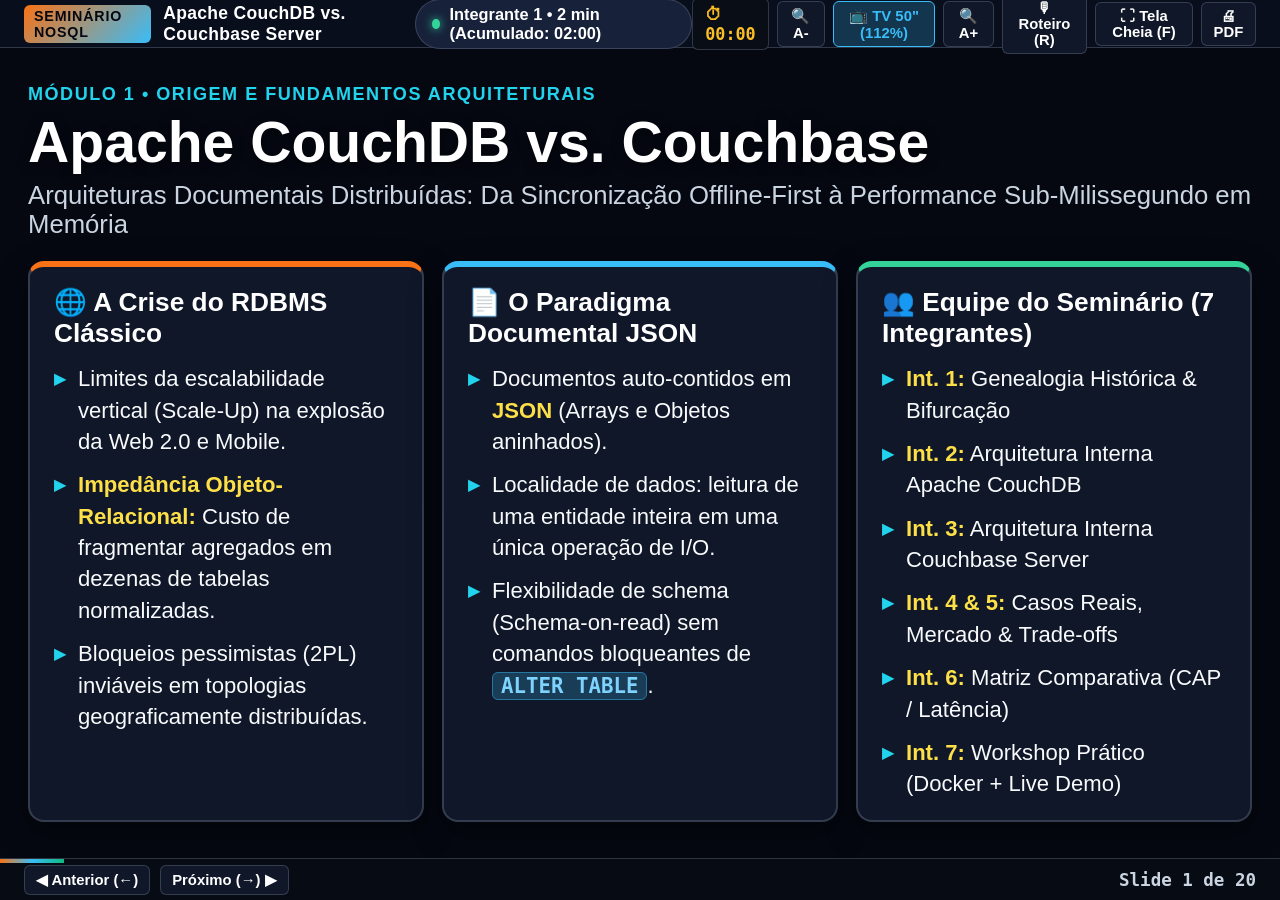
==== commit 2ff58d47: "style: reescalona fontes, margens e contraste para exibicao em TV de 50 polegadas em sala cheia" ====
--- a/index.html
+++ b/index.html
@@ -6,22 +6,28 @@
   <title>Seminário NoSQL: Apache CouchDB vs. Couchbase</title>
   <style>
     :root {
-      --bg-dark: #0b0f19;
-      --bg-card: #131b2e;
-      --bg-card-alt: #19233c;
-      --text-main: #f1f5f9;
-      --text-muted: #94a3b8;
-      --couchdb-color: #e42528;
-      --couchdb-soft: rgba(228, 37, 40, 0.16);
-      --couchbase-color: #ea2328;
+      --tv-scale: 1.12;
+      --bg-dark: #050811;
+      --bg-card: #101729;
+      --bg-card-alt: #17213a;
+      --text-main: #ffffff;
+      --text-muted: #cbd5e1;
+      --couchdb-color: #f97316;
+      --couchdb-soft: rgba(249, 115, 22, 0.2);
+      --couchbase-color: #38bdf8;
       --accent-blue: #38bdf8;
-      --accent-cyan: #06b6d4;
-      --accent-amber: #f59e0b;
-      --accent-emerald: #10b981;
-      --accent-purple: #a855f7;
-      --border-color: rgba(148, 163, 184, 0.18);
+      --accent-cyan: #22d3ee;
+      --accent-amber: #fbbf24;
+      --accent-emerald: #34d399;
+      --accent-purple: #c084fc;
+      --border-color: rgba(148, 163, 184, 0.28);
       --font-sans: 'Inter', -apple-system, BlinkMacSystemFont, 'Segoe UI', Roboto, sans-serif;
       --font-mono: 'JetBrains Mono', 'Fira Code', Consolas, monospace;
+    }
+
+    html {
+      /* Escala fluida calibrada para TV de 50" vista a 5-10 metros de distância */
+      font-size: calc(clamp(17px, 1.25vw, 26px) * var(--tv-scale));
     }
 
     * {
@@ -42,31 +48,32 @@
       user-select: none;
     }
 
-    /* Top Bar */
+    /* Top Bar Compacta para Maximizar Área Útil da TV 50" */
     .topbar {
-      height: 54px;
-      background: rgba(15, 23, 42, 0.92);
+      height: 48px;
+      background: rgba(10, 15, 29, 0.96);
       border-bottom: 1px solid var(--border-color);
       display: flex;
       align-items: center;
       justify-content: space-between;
       padding: 0 24px;
       z-index: 50;
-      backdrop-filter: blur(8px);
     }
 
     .brand {
       display: flex;
       align-items: center;
       gap: 12px;
-      font-weight: 700;
-      font-size: 0.95rem;
+      font-weight: 800;
+      font-size: 0.92rem;
       letter-spacing: 0.3px;
     }
 
     .brand-badge {
-      background: linear-gradient(135deg, #ef4444, #3b82f6);
-      padding: 4px 10px;
+      background: linear-gradient(135deg, #f97316, #38bdf8);
+      color: #050811;
+      font-weight: 900;
+      padding: 3px 10px;
       border-radius: 6px;
       font-size: 0.75rem;
       text-transform: uppercase;
@@ -79,9 +86,10 @@
       gap: 10px;
       background: var(--bg-card-alt);
       border: 1px solid var(--border-color);
-      padding: 6px 14px;
+      padding: 5px 16px;
       border-radius: 999px;
-      font-size: 0.85rem;
+      font-size: 0.86rem;
+      font-weight: 700;
     }
 
     .speaker-dot {
@@ -89,26 +97,27 @@
       height: 10px;
       border-radius: 50%;
       background: var(--accent-emerald);
-      box-shadow: 0 0 8px var(--accent-emerald);
+      box-shadow: 0 0 10px var(--accent-emerald);
     }
 
     .controls-top {
       display: flex;
       align-items: center;
-      gap: 10px;
+      gap: 8px;
     }
 
     .btn-ui {
       background: var(--bg-card);
       color: var(--text-main);
       border: 1px solid var(--border-color);
-      padding: 6px 12px;
+      padding: 5px 11px;
       border-radius: 6px;
-      font-size: 0.82rem;
+      font-size: 0.78rem;
+      font-weight: 700;
       cursor: pointer;
       display: flex;
       align-items: center;
-      gap: 6px;
+      gap: 5px;
       transition: all 0.2s;
     }
 
@@ -118,23 +127,24 @@
     }
 
     .btn-ui.active {
-      background: rgba(56, 189, 248, 0.2);
+      background: rgba(56, 189, 248, 0.22);
       border-color: var(--accent-blue);
       color: var(--accent-blue);
     }
 
     .timer-box {
       font-family: var(--font-mono);
-      font-size: 0.9rem;
+      font-size: 0.88rem;
+      font-weight: 700;
       background: #090d16;
-      padding: 6px 12px;
+      padding: 5px 12px;
       border-radius: 6px;
       border: 1px solid var(--border-color);
       color: var(--accent-amber);
       cursor: pointer;
     }
 
-    /* Main Workspace */
+    /* Main Workspace - Ocupa 96% da Largura da TV 50" */
     .main-stage {
       flex: 1;
       display: flex;
@@ -148,7 +158,7 @@
       display: flex;
       align-items: center;
       justify-content: center;
-      padding: 28px 48px;
+      padding: 14px 28px;
       overflow-y: auto;
       position: relative;
     }
@@ -156,11 +166,11 @@
     .slide {
       display: none;
       width: 100%;
-      max-width: 1320px;
-      min-height: 82%;
+      max-width: 96vw;
+      min-height: 90%;
       flex-direction: column;
       justify-content: center;
-      animation: fadeIn 0.28s ease-out;
+      animation: fadeIn 0.22s ease-out;
     }
 
     .slide.active {
@@ -168,85 +178,85 @@
     }
 
     @keyframes fadeIn {
-      from { opacity: 0; transform: translateY(8px); }
+      from { opacity: 0; transform: translateY(6px); }
       to { opacity: 1; transform: translateY(0); }
     }
 
-    /* Slide Typography & Layout */
+    /* Tipografia de Alto Impacto para Leitura a Longa Distância (TV 50") */
     .slide-meta {
       display: flex;
       align-items: center;
       gap: 12px;
-      margin-bottom: 12px;
-      font-size: 0.85rem;
+      margin-bottom: 6px;
+      font-size: 0.95rem;
       text-transform: uppercase;
-      letter-spacing: 1.2px;
-      color: var(--accent-blue);
-      font-weight: 700;
+      letter-spacing: 1.5px;
+      color: var(--accent-cyan);
+      font-weight: 800;
     }
 
     .slide-title {
-      font-size: 2.35rem;
-      font-weight: 800;
-      line-height: 1.18;
-      margin-bottom: 10px;
-      background: linear-gradient(90deg, #ffffff, #cbd5e1);
-      -webkit-background-clip: text;
-      -webkit-text-fill-color: transparent;
+      font-size: 2.3rem;
+      font-weight: 900;
+      line-height: 1.12;
+      margin-bottom: 6px;
+      color: #ffffff;
+      text-shadow: 0 2px 12px rgba(0, 0, 0, 0.5);
     }
 
     .slide-subtitle {
-      font-size: 1.15rem;
-      color: var(--text-muted);
-      margin-bottom: 26px;
-      font-weight: 400;
+      font-size: 1.18rem;
+      color: #cbd5e1;
+      margin-bottom: 18px;
+      font-weight: 500;
     }
 
     .grid-2 {
       display: grid;
       grid-template-columns: 1fr 1fr;
-      gap: 24px;
-      margin-top: 8px;
+      gap: 22px;
+      margin-top: 4px;
     }
 
     .grid-3 {
       display: grid;
       grid-template-columns: repeat(3, 1fr);
-      gap: 20px;
-      margin-top: 8px;
+      gap: 18px;
+      margin-top: 4px;
     }
 
     .card {
       background: var(--bg-card);
-      border: 1px solid var(--border-color);
-      border-radius: 14px;
-      padding: 22px 24px;
-      box-shadow: 0 10px 30px rgba(0, 0, 0, 0.25);
+      border: 2px solid var(--border-color);
+      border-radius: 16px;
+      padding: 20px 24px;
+      box-shadow: 0 12px 32px rgba(0, 0, 0, 0.4);
     }
 
     .card.couchdb-border {
-      border-top: 4px solid #f97316;
+      border-top: 6px solid #f97316;
     }
 
     .card.couchbase-border {
-      border-top: 4px solid var(--accent-blue);
+      border-top: 6px solid var(--accent-blue);
     }
 
     .card.emerald-border {
-      border-top: 4px solid var(--accent-emerald);
+      border-top: 6px solid var(--accent-emerald);
     }
 
     .card.purple-border {
-      border-top: 4px solid var(--accent-purple);
+      border-top: 6px solid var(--accent-purple);
     }
 
     .card h3 {
-      font-size: 1.25rem;
+      font-size: 1.38rem;
+      font-weight: 800;
       margin-bottom: 14px;
       display: flex;
       align-items: center;
       gap: 10px;
-      color: #fff;
+      color: #ffffff;
     }
 
     ul.tech-list {
@@ -258,51 +268,56 @@
 
     ul.tech-list li {
       position: relative;
-      padding-left: 22px;
-      font-size: 1.04rem;
-      line-height: 1.5;
-      color: #e2e8f0;
+      padding-left: 24px;
+      font-size: 1.16rem;
+      font-weight: 500;
+      line-height: 1.42;
+      color: #f8fafc;
     }
 
     ul.tech-list li::before {
-      content: "▹";
+      content: "▸";
       position: absolute;
       left: 0;
-      color: var(--accent-blue);
-      font-weight: bold;
+      color: var(--accent-cyan);
+      font-weight: 900;
     }
 
     ul.tech-list li strong {
-      color: #fff;
+      color: #fde047;
+      font-weight: 800;
     }
 
     code.inline {
       font-family: var(--font-mono);
-      background: rgba(56, 189, 248, 0.14);
+      background: rgba(56, 189, 248, 0.22);
+      border: 1px solid rgba(56, 189, 248, 0.45);
       color: #7dd3fc;
-      padding: 2px 7px;
-      border-radius: 5px;
-      font-size: 0.92em;
+      padding: 1px 8px;
+      border-radius: 6px;
+      font-size: 0.94em;
+      font-weight: 700;
     }
 
     pre.code-block {
-      background: #070a12;
-      border: 1px solid rgba(56, 189, 248, 0.25);
-      border-radius: 10px;
-      padding: 16px 18px;
+      background: #03060c;
+      border: 2px solid rgba(56, 189, 248, 0.4);
+      border-radius: 12px;
+      padding: 16px 20px;
       font-family: var(--font-mono);
-      font-size: 0.88rem;
-      line-height: 1.5;
-      color: #e2e8f0;
+      font-size: 1.02rem;
+      font-weight: 600;
+      line-height: 1.44;
+      color: #f8fafc;
       overflow-x: auto;
       user-select: text;
     }
 
     .diagram-box {
-      background: #090d18;
-      border: 1px dashed rgba(148, 163, 184, 0.3);
-      border-radius: 12px;
-      padding: 18px;
+      background: #070b14;
+      border: 2px dashed rgba(148, 163, 184, 0.45);
+      border-radius: 14px;
+      padding: 16px 20px;
       margin-top: 14px;
       display: flex;
       flex-direction: column;
@@ -313,69 +328,77 @@
       display: flex;
       align-items: center;
       justify-content: center;
-      gap: 12px;
+      gap: 14px;
       flex-wrap: wrap;
     }
 
     .flow-node {
       background: var(--bg-card-alt);
-      border: 1px solid var(--border-color);
-      padding: 10px 16px;
-      border-radius: 8px;
-      font-size: 0.92rem;
-      font-weight: 600;
+      border: 2px solid var(--border-color);
+      padding: 12px 18px;
+      border-radius: 10px;
+      font-size: 1.08rem;
+      font-weight: 700;
       text-align: center;
+      color: #ffffff;
     }
 
     .flow-node.highlight-orange {
       border-color: #f97316;
-      background: rgba(249, 115, 22, 0.15);
-      color: #fed7aa;
+      background: rgba(249, 115, 22, 0.22);
+      color: #ffedd5;
     }
 
     .flow-node.highlight-blue {
       border-color: var(--accent-blue);
-      background: rgba(56, 189, 248, 0.15);
-      color: #bae6fd;
+      background: rgba(56, 189, 248, 0.22);
+      color: #e0f2fe;
     }
 
     .flow-node.highlight-green {
       border-color: var(--accent-emerald);
-      background: rgba(16, 185, 129, 0.15);
-      color: #a7f3d0;
+      background: rgba(16, 185, 129, 0.22);
+      color: #d1fae5;
     }
 
     .flow-arrow {
-      color: var(--text-muted);
-      font-weight: bold;
-      font-size: 1.2rem;
-    }
-
-    /* Comparison Table */
+      color: var(--accent-amber);
+      font-weight: 900;
+      font-size: 1.35rem;
+    }
+
+    /* Comparison Table Otimizada para TV 50" */
     table.comp-table {
       width: 100%;
       border-collapse: collapse;
-      margin-top: 10px;
+      margin-top: 8px;
       background: var(--bg-card);
-      border-radius: 12px;
+      border-radius: 14px;
       overflow: hidden;
-      border: 1px solid var(--border-color);
+      border: 2px solid var(--border-color);
     }
 
     table.comp-table th,
     table.comp-table td {
-      padding: 16px 20px;
+      padding: 15px 20px;
       text-align: left;
       border-bottom: 1px solid var(--border-color);
-      font-size: 0.98rem;
-      line-height: 1.45;
+      font-size: 1.12rem;
+      font-weight: 500;
+      line-height: 1.4;
+      color: #f8fafc;
+    }
+
+    table.comp-table td strong {
+      color: #fde047;
+      font-weight: 800;
     }
 
     table.comp-table th {
-      background: #0f172a;
-      font-size: 1.05rem;
-      color: #fff;
-      font-weight: 700;
+      background: #090e1a;
+      font-size: 1.24rem;
+      color: #ffffff;
+      font-weight: 900;
     }
 
     table.comp-table th:nth-child(2) { color: #fb923c; }
@@ -385,17 +408,24 @@
       border-bottom: none;
     }
 
-    /* Teleprompter / Speaker Notes Drawer */
+    /* Teleprompter / Speaker Notes Drawer (Flutuante para NÃO encolher o Slide na TV!) */
     .notes-panel {
-      width: 400px;
-      background: #0f1626;
-      border-left: 1px solid var(--border-color);
-      padding: 24px;
+      position: absolute;
+      right: 0;
+      top: 0;
+      bottom: 0;
+      width: 440px;
+      max-width: 90vw;
+      background: rgba(10, 15, 28, 0.97);
+      border-left: 2px solid var(--accent-blue);
+      padding: 22px;
       display: flex;
       flex-direction: column;
-      gap: 16px;
+      gap: 14px;
       overflow-y: auto;
-      transition: all 0.25s ease;
+      z-index: 45;
+      box-shadow: -12px 0 36px rgba(0, 0, 0, 0.75);
+      backdrop-filter: blur(12px);
     }
 
     .notes-panel.hidden {
@@ -411,80 +441,90 @@
     }
 
     .notes-speaker-badge {
-      background: rgba(16, 185, 129, 0.18);
+      background: rgba(16, 185, 129, 0.22);
       color: #34d399;
-      border: 1px solid rgba(16, 185, 129, 0.4);
-      padding: 4px 10px;
+      border: 1px solid rgba(16, 185, 129, 0.5);
+      padding: 4px 12px;
       border-radius: 6px;
+      font-weight: 800;
+      font-size: 0.9rem;
+    }
+
+    .notes-time {
+      font-size: 0.88rem;
+      color: var(--accent-amber);
       font-weight: 700;
-      font-size: 0.85rem;
-    }
-
-    .notes-time {
-      font-size: 0.82rem;
-      color: var(--accent-amber);
-      font-weight: 600;
     }
 
     .notes-script {
       font-size: 1.05rem;
-      line-height: 1.68;
-      color: #e2e8f0;
-      background: rgba(255, 255, 255, 0.03);
+      line-height: 1.62;
+      color: #f8fafc;
+      background: rgba(255, 255, 255, 0.04);
       padding: 16px;
       border-radius: 10px;
-      border-left: 3px solid var(--accent-amber);
+      border-left: 4px solid var(--accent-amber);
       user-select: text;
     }
 
     /* Quiz Options */
+    .quiz-question {
+      font-size: 1.06rem;
+      color: #e2e8f0;
+      margin-bottom: 10px;
+      line-height: 1.38;
+      font-weight: 500;
+    }
+
     .quiz-options {
       display: flex;
       flex-direction: column;
-      gap: 10px;
-      margin-top: 14px;
+      gap: 9px;
+      margin-top: 10px;
     }
 
     .quiz-option {
-      background: var(--bg-card);
-      border: 1px solid var(--border-color);
-      padding: 13px 18px;
+      background: var(--bg-card-alt);
+      border: 2px solid var(--border-color);
+      padding: 11px 16px;
       border-radius: 10px;
       cursor: pointer;
-      font-size: 0.96rem;
-      line-height: 1.4;
+      font-size: 1.02rem;
+      font-weight: 600;
+      line-height: 1.35;
       transition: all 0.2s;
       display: flex;
       align-items: flex-start;
-      gap: 12px;
+      gap: 10px;
     }
 
     .quiz-option:hover {
       border-color: var(--accent-blue);
-      background: var(--bg-card-alt);
+      background: #1e293b;
     }
 
     .quiz-option.correct {
-      background: rgba(16, 185, 129, 0.2);
+      background: rgba(16, 185, 129, 0.28);
       border-color: var(--accent-emerald);
       color: #ecfdf5;
     }
 
     .quiz-option.wrong {
-      background: rgba(239, 68, 68, 0.18);
+      background: rgba(239, 68, 68, 0.25);
       border-color: #ef4444;
       color: #fecaca;
     }
 
     .quiz-explanation {
       display: none;
-      margin-top: 14px;
-      padding: 14px 18px;
+      margin-top: 10px;
+      padding: 12px 16px;
       border-radius: 10px;
-      background: rgba(16, 185, 129, 0.12);
-      border: 1px solid rgba(16, 185, 129, 0.35);
-      font-size: 0.94rem;
-      line-height: 1.5;
+      background: rgba(16, 185, 129, 0.18);
+      border: 2px solid rgba(16, 185, 129, 0.45);
+      font-size: 0.98rem;
+      font-weight: 600;
+      line-height: 1.42;
       color: #d1fae5;
     }
 
@@ -492,10 +532,10 @@
       display: block;
     }
 
-    /* Bottom Footer / Progress */
+    /* Bottom Footer / Progress Compacto */
     .bottombar {
-      height: 48px;
-      background: #090d16;
+      height: 42px;
+      background: #070b14;
       border-top: 1px solid var(--border-color);
       display: flex;
       align-items: center;
@@ -509,7 +549,7 @@
       position: absolute;
       top: 0;
       left: 0;
-      height: 3px;
+      height: 4px;
       background: linear-gradient(90deg, #f97316, #38bdf8, #10b981);
       transition: width 0.25s ease;
     }
@@ -522,7 +562,8 @@
 
     .slide-counter {
       font-family: var(--font-mono);
-      font-size: 0.9rem;
+      font-size: 0.92rem;
+      font-weight: 700;
       color: var(--text-muted);
     }
 
@@ -567,9 +608,12 @@
 
     <div class="controls-top">
       <div class="timer-box" id="timerDisplay" title="Clique para Iniciar/Pausar o cronômetro">⏱ 00:00</div>
-      <button class="btn-ui active" id="btnToggleNotes" onclick="toggleNotes()">🎙 Roteiro de Fala (R)</button>
+      <button class="btn-ui" onclick="adjustZoom(-0.08)" title="Diminuir Fonte (Tecla -)">🔍 A-</button>
+      <button class="btn-ui active" id="zoomBadge" onclick="resetZoom()" title="Escala Calibrada para TV 50&quot; (Tecla 0)">📺 TV 50" (112%)</button>
+      <button class="btn-ui" onclick="adjustZoom(0.08)" title="Aumentar Fonte (Tecla +)">🔍 A+</button>
+      <button class="btn-ui" id="btnToggleNotes" onclick="toggleNotes()">🎙 Roteiro (R)</button>
       <button class="btn-ui" onclick="toggleFullScreen()">⛶ Tela Cheia (F)</button>
-      <button class="btn-ui" onclick="window.print()">🖨 Exportar PDF</button>
+      <button class="btn-ui" onclick="window.print()">🖨 PDF</button>
     </div>
   </header>
 
@@ -1413,7 +1457,7 @@
           <!-- Questão 1 -->
           <div class="card couchdb-border">
             <h3>Questão 1: MVCC (<code class="inline">_rev</code>) no CouchDB</h3>
-            <p style="font-size: 0.9rem; color: var(--text-muted); margin-bottom: 10px;">
+            <p class="quiz-question">
               Dois clientes leem <code class="inline">_rev: "1-abc"</code>. O Cliente A atualiza para <code class="inline">2-def</code>. Um ms depois, o Cliente B envia <code class="inline">PUT</code> ainda com <code class="inline">1-abc</code>. O que ocorre?
             </p>
             <div class="quiz-options">
@@ -1431,7 +1475,7 @@
           <!-- Questão 2 -->
           <div class="card couchbase-border">
             <h3>Questão 2: vBuckets no Couchbase</h3>
-            <p style="font-size: 0.9rem; color: var(--text-muted); margin-bottom: 10px;">
+            <p class="quiz-question">
               Como o Couchbase Server particiona dados e roteia requisições KV em um cluster de 8 nós?
             </p>
             <div class="quiz-options">
@@ -1449,7 +1493,7 @@
           <!-- Questão 3 -->
           <div class="card emerald-border">
             <h3>Questão 3: MDS e Índices GSI</h3>
-            <p style="font-size: 0.9rem; color: var(--text-muted); margin-bottom: 10px;">
+            <p class="quiz-question">
               Qual é a vantagem do Multi-Dimensional Scaling (MDS) aliado a N1QL e índices GSI no Couchbase?
             </p>
             <div class="quiz-options">
@@ -1480,7 +1524,7 @@
           <!-- Questão 4 -->
           <div class="card couchdb-border">
             <h3>Questão 4: Teorema CAP & Cenários</h3>
-            <p style="font-size: 0.92rem; color: var(--text-muted); margin-bottom: 10px;">
+            <p class="quiz-question">
               <strong>Cenário I:</strong> App de inspeção em pistas remotas sem internet com sync no navegador.<br/>
               <strong>Cenário II:</strong> Carrinho de compras global com 500k ops/s, latência sub-ms e leitura consistente.
             </p>
@@ -1499,7 +1543,7 @@
           <!-- Questão 5 -->
           <div class="card couchbase-border">
             <h3>Questão 5: Tombstones (<code class="inline">_deleted</code>) e Replicação</h3>
-            <p style="font-size: 0.92rem; color: var(--text-muted); margin-bottom: 10px;">
+            <p class="quiz-question">
               Sobre exclusão de documentos e compactação no Apache CouchDB e replicação XDCR no Couchbase:
             </p>
             <div class="quiz-options">
@@ -1518,18 +1562,18 @@
 
     </main>
 
-    <!-- TELEPROMPTER / SPEAKER NOTES SIDE PANEL -->
-    <aside class="notes-panel" id="notesPanel">
+    <!-- TELEPROMPTER / SPEAKER NOTES SIDE PANEL (Inicia oculto para aproveitar 100% da TV 50") -->
+    <aside class="notes-panel hidden" id="notesPanel">
       <div class="notes-header">
         <span class="notes-speaker-badge" id="notesSpeaker">Integrante 1</span>
         <span class="notes-time" id="notesTime">⏱ 2 min</span>
       </div>
-      <div style="font-size: 0.8rem; color: var(--text-muted); text-transform: uppercase; letter-spacing: 0.8px;">
+      <div style="font-size: 0.85rem; color: var(--text-muted); text-transform: uppercase; letter-spacing: 0.8px; font-weight: 700;">
         Roteiro de Fala Textual (Teleprompter):
       </div>
       <div class="notes-script" id="notesScript"></div>
-      <div style="margin-top: auto; padding-top: 12px; border-top: 1px solid var(--border-color); font-size: 0.8rem; color: var(--text-muted);">
-        💡 <strong>Dica de Apresentação:</strong> Pressione <code class="inline">R</code> para ocultar esta barra ao projetar para a sala, ou deixe aberta durante o ensaio cronometrado do grupo!
+      <div style="margin-top: auto; padding-top: 12px; border-top: 1px solid var(--border-color); font-size: 0.85rem; color: var(--text-muted);">
+        💡 <strong>Dica:</strong> Pressione <code class="inline">R</code> para abrir/fechar esta gaveta flutuante, ou use <code class="inline">+</code> e <code class="inline">-</code> para ajustar o tamanho da fonte na TV!
       </div>
     </aside>
   </div>
@@ -1547,10 +1591,27 @@
   <script>
     const slides = Array.from(document.querySelectorAll('.slide'));
     let currentIndex = 0;
+    let tvScale = 1.12;
 
     // Timer state
     let timerSeconds = 0;
     let timerInterval = null;
+
+    function applyZoom() {
+      document.documentElement.style.setProperty('--tv-scale', tvScale.toFixed(2));
+      const pct = Math.round(tvScale * 100);
+      document.getElementById('zoomBadge').textContent = `📺 TV 50" (${pct}%)`;
+    }
+
+    function adjustZoom(delta) {
+      tvScale = Math.min(1.60, Math.max(0.80, tvScale + delta));
+      applyZoom();
+    }
+
+    function resetZoom() {
+      tvScale = 1.12;
+      applyZoom();
+    }
 
     function updateSlideUI() {
       slides.forEach((slide, idx) => {
@@ -1640,6 +1701,12 @@
         toggleNotes();
       } else if (e.key.toLowerCase() === 'f') {
         toggleFullScreen();
+      } else if (e.key === '+' || e.key === '=') {
+        adjustZoom(0.08);
+      } else if (e.key === '-' || e.key === '_') {
+        adjustZoom(-0.08);
+      } else if (e.key === '0') {
+        resetZoom();
       }
     });
 
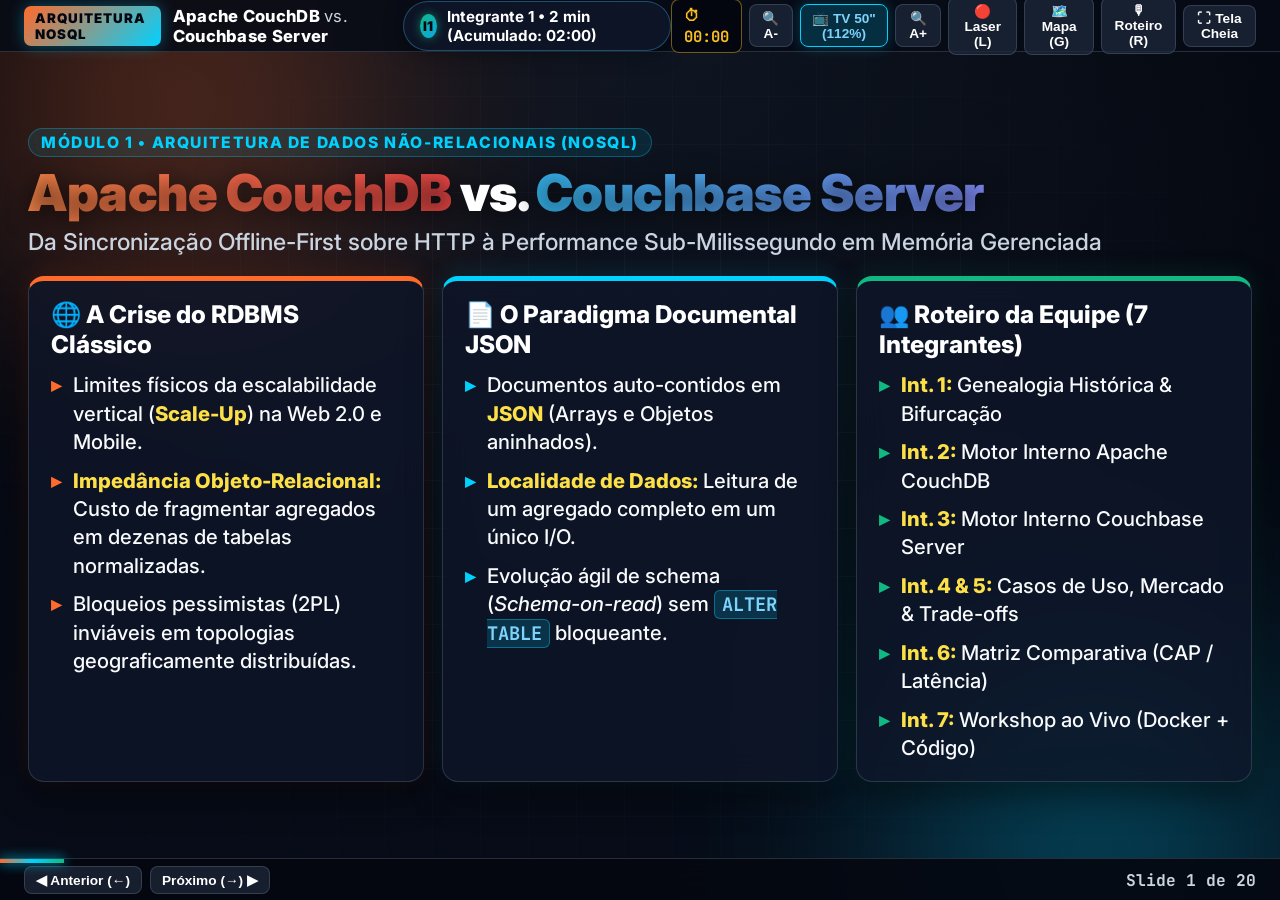
==== commit 2331306d: "feat(ui): adiciona visuais dinamicos, simuladores interativos, apontador laser e glassmorphism" ====
--- a/index.html
+++ b/index.html
@@ -3,31 +3,35 @@
 <head>
   <meta charset="UTF-8" />
   <meta name="viewport" content="width=device-width, initial-scale=1.0" />
-  <title>Seminário NoSQL: Apache CouchDB vs. Couchbase</title>
+  <title>Seminário NoSQL: Apache CouchDB vs. Couchbase Server</title>
+  <link rel="preconnect" href="https://fonts.googleapis.com">
+  <link rel="preconnect" href="https://fonts.gstatic.com" crossorigin>
+  <link href="https://fonts.googleapis.com/css2?family=Inter:wght@400;500;600;700;800;900&family=JetBrains+Mono:wght@500;600;700&display=swap" rel="stylesheet">
   <style>
     :root {
       --tv-scale: 1.12;
-      --bg-dark: #050811;
-      --bg-card: #101729;
-      --bg-card-alt: #17213a;
+      --bg-deep: #04070f;
+      --bg-card: rgba(15, 23, 42, 0.78);
+      --bg-card-solid: #0f172a;
+      --bg-card-alt: rgba(30, 41, 59, 0.72);
       --text-main: #ffffff;
       --text-muted: #cbd5e1;
-      --couchdb-color: #f97316;
-      --couchdb-soft: rgba(249, 115, 22, 0.2);
-      --couchbase-color: #38bdf8;
-      --accent-blue: #38bdf8;
-      --accent-cyan: #22d3ee;
+      --couchdb-orange: #ff6b2b;
+      --couchdb-glow: rgba(255, 107, 43, 0.35);
+      --couchbase-blue: #00d2ff;
+      --couchbase-glow: rgba(0, 210, 255, 0.35);
+      --accent-emerald: #10b981;
       --accent-amber: #fbbf24;
-      --accent-emerald: #34d399;
       --accent-purple: #c084fc;
-      --border-color: rgba(148, 163, 184, 0.28);
+      --accent-rose: #f43f5e;
+      --border-glass: rgba(148, 163, 184, 0.24);
       --font-sans: 'Inter', -apple-system, BlinkMacSystemFont, 'Segoe UI', Roboto, sans-serif;
       --font-mono: 'JetBrains Mono', 'Fira Code', Consolas, monospace;
     }
 
     html {
-      /* Escala fluida calibrada para TV de 50" vista a 5-10 metros de distância */
-      font-size: calc(clamp(17px, 1.25vw, 26px) * var(--tv-scale));
+      /* Escala fluida calibrada para TV de 50" em sala cheia */
+      font-size: calc(clamp(16.5px, 1.22vw, 25px) * var(--tv-scale));
     }
 
     * {
@@ -37,7 +41,7 @@
     }
 
     body {
-      background-color: var(--bg-dark);
+      background-color: var(--bg-deep);
       color: var(--text-main);
       font-family: var(--font-sans);
       overflow: hidden;
@@ -46,18 +50,105 @@
       display: flex;
       flex-direction: column;
       user-select: none;
-    }
-
-    /* Top Bar Compacta para Maximizar Área Útil da TV 50" */
+      position: relative;
+    }
+
+    /* ==========================================================================
+       DYNAMIC AMBIENT BACKGROUND (AURORA + CYBER GRID + LASER SPOTLIGHT)
+       ========================================================================== */
+    .ambient-canvas {
+      position: fixed;
+      inset: 0;
+      z-index: 0;
+      pointer-events: none;
+      overflow: hidden;
+      background:
+        radial-gradient(circle at 50% 0%, rgba(30, 41, 59, 0.45) 0%, transparent 70%),
+        linear-gradient(to bottom, #03060d 0%, #070c18 100%);
+    }
+
+    .cyber-grid {
+      position: absolute;
+      inset: 0;
+      background-image:
+        linear-gradient(to right, rgba(148, 163, 184, 0.055) 1px, transparent 1px),
+        linear-gradient(to bottom, rgba(148, 163, 184, 0.055) 1px, transparent 1px);
+      background-size: 48px 48px;
+      mask-image: radial-gradient(ellipse at center, rgba(0,0,0,0.9) 30%, transparent 85%);
+      -webkit-mask-image: radial-gradient(ellipse at center, rgba(0,0,0,0.9) 30%, transparent 85%);
+    }
+
+    .aurora-orb {
+      position: absolute;
+      border-radius: 50%;
+      filter: blur(110px);
+      opacity: 0.42;
+      transition: all 1.1s cubic-bezier(0.16, 1, 0.3, 1);
+    }
+
+    .orb-1 {
+      width: 48vw;
+      height: 48vw;
+      top: -16vw;
+      left: -10vw;
+      background: radial-gradient(circle, var(--couchdb-orange), transparent 70%);
+      animation: floatOrb1 14s ease-in-out infinite alternate;
+    }
+
+    .orb-2 {
+      width: 45vw;
+      height: 45vw;
+      bottom: -18vw;
+      right: -8vw;
+      background: radial-gradient(circle, var(--couchbase-blue), transparent 70%);
+      animation: floatOrb2 18s ease-in-out infinite alternate;
+    }
+
+    @keyframes floatOrb1 {
+      0% { transform: translate(0, 0) scale(1); }
+      100% { transform: translate(6vw, 4vw) scale(1.12); }
+    }
+
+    @keyframes floatOrb2 {
+      0% { transform: translate(0, 0) scale(1); }
+      100% { transform: translate(-6vw, -5vw) scale(1.15); }
+    }
+
+    /* Laser Pointer Spotlight Mode */
+    .laser-dot {
+      position: fixed;
+      width: 26px;
+      height: 26px;
+      border-radius: 50%;
+      background: radial-gradient(circle, #ffffff 15%, #ff2a2a 55%, rgba(255, 0, 0, 0) 100%);
+      box-shadow: 0 0 24px 8px rgba(255, 30, 30, 0.85);
+      pointer-events: none;
+      z-index: 9999;
+      transform: translate(-50%, -50%);
+      display: none;
+    }
+
+    body.laser-active {
+      cursor: none;
+    }
+
+    body.laser-active .laser-dot {
+      display: block;
+    }
+
+    /* ==========================================================================
+       TOP NAVIGATION HUD (GLASSMORPHISM)
+       ========================================================================== */
     .topbar {
-      height: 48px;
-      background: rgba(10, 15, 29, 0.96);
-      border-bottom: 1px solid var(--border-color);
+      height: 52px;
+      background: rgba(7, 11, 22, 0.85);
+      border-bottom: 1px solid var(--border-glass);
       display: flex;
       align-items: center;
       justify-content: space-between;
       padding: 0 24px;
       z-index: 50;
+      backdrop-filter: blur(16px);
     }
 
     .brand {
@@ -65,91 +156,109 @@
       align-items: center;
       gap: 12px;
       font-weight: 800;
-      font-size: 0.92rem;
+      font-size: 0.9rem;
       letter-spacing: 0.3px;
     }
 
     .brand-badge {
-      background: linear-gradient(135deg, #f97316, #38bdf8);
-      color: #050811;
+      background: linear-gradient(135deg, var(--couchdb-orange), var(--couchbase-blue));
+      color: #030712;
       font-weight: 900;
-      padding: 3px 10px;
-      border-radius: 6px;
-      font-size: 0.75rem;
+      padding: 4px 11px;
+      border-radius: 7px;
+      font-size: 0.72rem;
       text-transform: uppercase;
-      letter-spacing: 0.8px;
+      letter-spacing: 1px;
+      box-shadow: 0 0 16px rgba(0, 210, 255, 0.35);
     }
 
     .speaker-pill {
       display: flex;
       align-items: center;
       gap: 10px;
-      background: var(--bg-card-alt);
-      border: 1px solid var(--border-color);
+      background: rgba(15, 23, 42, 0.9);
+      border: 1px solid rgba(56, 189, 248, 0.35);
       padding: 5px 16px;
       border-radius: 999px;
-      font-size: 0.86rem;
+      font-size: 0.82rem;
       font-weight: 700;
-    }
-
-    .speaker-dot {
-      width: 10px;
-      height: 10px;
+      box-shadow: 0 4px 20px rgba(0, 0, 0, 0.35);
+    }
+
+    .speaker-avatar {
+      width: 24px;
+      height: 24px;
       border-radius: 50%;
-      background: var(--accent-emerald);
-      box-shadow: 0 0 10px var(--accent-emerald);
+      background: linear-gradient(135deg, #10b981, #0ea5e9);
+      color: #04070f;
+      font-weight: 900;
+      font-size: 0.72rem;
+      display: flex;
+      align-items: center;
+      justify-content: center;
+      box-shadow: 0 0 10px rgba(16, 185, 129, 0.6);
     }
 
     .controls-top {
       display: flex;
       align-items: center;
-      gap: 8px;
+      gap: 7px;
     }
 
     .btn-ui {
-      background: var(--bg-card);
+      background: rgba(30, 41, 59, 0.75);
       color: var(--text-main);
-      border: 1px solid var(--border-color);
+      border: 1px solid var(--border-glass);
       padding: 5px 11px;
-      border-radius: 6px;
-      font-size: 0.78rem;
+      border-radius: 8px;
+      font-size: 0.74rem;
       font-weight: 700;
       cursor: pointer;
       display: flex;
       align-items: center;
       gap: 5px;
-      transition: all 0.2s;
+      transition: all 0.2s cubic-bezier(0.16, 1, 0.3, 1);
     }
 
     .btn-ui:hover {
-      background: var(--bg-card-alt);
-      border-color: var(--accent-blue);
+      background: rgba(51, 65, 85, 0.9);
+      border-color: var(--couchbase-blue);
+      transform: translateY(-1px);
     }
 
     .btn-ui.active {
-      background: rgba(56, 189, 248, 0.22);
-      border-color: var(--accent-blue);
-      color: var(--accent-blue);
+      background: rgba(0, 210, 255, 0.18);
+      border-color: var(--couchbase-blue);
+      color: #7dd3fc;
+      box-shadow: 0 0 14px rgba(0, 210, 255, 0.25);
     }
 
     .timer-box {
       font-family: var(--font-mono);
-      font-size: 0.88rem;
+      font-size: 0.84rem;
       font-weight: 700;
-      background: #090d16;
+      background: rgba(4, 7, 15, 0.9);
       padding: 5px 12px;
-      border-radius: 6px;
-      border: 1px solid var(--border-color);
+      border-radius: 8px;
+      border: 1px solid rgba(251, 191, 36, 0.45);
       color: var(--accent-amber);
       cursor: pointer;
-    }
-
-    /* Main Workspace - Ocupa 96% da Largura da TV 50" */
+      transition: all 0.2s;
+    }
+
+    .timer-box:hover {
+      box-shadow: 0 0 14px rgba(251, 191, 36, 0.35);
+    }
+
+    /* ==========================================================================
+       MAIN STAGE & SLIDE TRANSITIONS
+       ========================================================================== */
     .main-stage {
       flex: 1;
       display: flex;
       position: relative;
       overflow: hidden;
+      z-index: 10;
     }
 
     .slide-viewport {
@@ -158,7 +267,7 @@
       display: flex;
       align-items: center;
       justify-content: center;
-      padding: 14px 28px;
+      padding: 12px 28px;
       overflow-y: auto;
       position: relative;
     }
@@ -170,51 +279,106 @@
       min-height: 90%;
       flex-direction: column;
       justify-content: center;
-      animation: fadeIn 0.22s ease-out;
     }
 
     .slide.active {
       display: flex;
-    }
-
-    @keyframes fadeIn {
-      from { opacity: 0; transform: translateY(6px); }
+      animation: slideEnter 0.42s cubic-bezier(0.16, 1, 0.3, 1) forwards;
+    }
+
+    @keyframes slideEnter {
+      from {
+        opacity: 0;
+        transform: translateY(14px) scale(0.99);
+      }
+      to {
+        opacity: 1;
+        transform: translateY(0) scale(1);
+      }
+    }
+
+    .slide.active .card,
+    .slide.active .diagram-box,
+    .slide.active .comp-table,
+    .slide.active .terminal-window {
+      animation: cardPop 0.48s cubic-bezier(0.16, 1, 0.3, 1) backwards;
+    }
+
+    .slide.active .card:nth-child(1) { animation-delay: 0.05s; }
+    .slide.active .card:nth-child(2) { animation-delay: 0.11s; }
+    .slide.active .card:nth-child(3) { animation-delay: 0.17s; }
+    .slide.active .card:nth-child(4) { animation-delay: 0.22s; }
+    .slide.active .card:nth-child(5) { animation-delay: 0.27s; }
+    .slide.active .card:nth-child(6) { animation-delay: 0.32s; }
+
+    @keyframes cardPop {
+      from { opacity: 0; transform: translateY(16px); }
       to { opacity: 1; transform: translateY(0); }
     }
 
-    /* Tipografia de Alto Impacto para Leitura a Longa Distância (TV 50") */
+    /* ==========================================================================
+       TYPOGRAPHY & HERO BADGES FOR 50" TV
+       ========================================================================== */
+    .slide-header-row {
+      display: flex;
+      align-items: center;
+      justify-content: space-between;
+      margin-bottom: 4px;
+    }
+
     .slide-meta {
-      display: flex;
+      display: inline-flex;
       align-items: center;
-      gap: 12px;
-      margin-bottom: 6px;
-      font-size: 0.95rem;
+      gap: 10px;
+      font-size: 0.85rem;
       text-transform: uppercase;
-      letter-spacing: 1.5px;
-      color: var(--accent-cyan);
+      letter-spacing: 1.6px;
+      color: var(--couchbase-blue);
       font-weight: 800;
+      background: rgba(0, 210, 255, 0.1);
+      border: 1px solid rgba(0, 210, 255, 0.3);
+      padding: 4px 12px;
+      border-radius: 999px;
+      width: fit-content;
+      margin-bottom: 8px;
     }
 
     .slide-title {
-      font-size: 2.3rem;
+      font-size: 2.22rem;
       font-weight: 900;
       line-height: 1.12;
       margin-bottom: 6px;
       color: #ffffff;
-      text-shadow: 0 2px 12px rgba(0, 0, 0, 0.5);
+      letter-spacing: -0.5px;
+      text-shadow: 0 4px 24px rgba(0, 0, 0, 0.65);
+    }
+
+    .gradient-text-orange {
+      background: linear-gradient(90deg, #ff8a4c, #ff4d4d);
+      -webkit-background-clip: text;
+      -webkit-text-fill-color: transparent;
+    }
+
+    .gradient-text-blue {
+      background: linear-gradient(90deg, #38bdf8, #818cf8);
+      -webkit-background-clip: text;
+      -webkit-text-fill-color: transparent;
     }
 
     .slide-subtitle {
-      font-size: 1.18rem;
+      font-size: 1.12rem;
       color: #cbd5e1;
-      margin-bottom: 18px;
+      margin-bottom: 16px;
       font-weight: 500;
     }
 
+    /* ==========================================================================
+       GLASSMORPHIC CARDS & GRIDS
+       ========================================================================== */
     .grid-2 {
       display: grid;
       grid-template-columns: 1fr 1fr;
-      gap: 22px;
+      gap: 20px;
       margin-top: 4px;
     }
 
@@ -227,32 +391,45 @@
 
     .card {
       background: var(--bg-card);
-      border: 2px solid var(--border-color);
+      backdrop-filter: blur(16px);
+      border: 1.5px solid var(--border-glass);
       border-radius: 16px;
-      padding: 20px 24px;
-      box-shadow: 0 12px 32px rgba(0, 0, 0, 0.4);
+      padding: 18px 22px;
+      box-shadow: 0 14px 34px rgba(0, 0, 0, 0.45), inset 0 1px 0 rgba(255, 255, 255, 0.08);
+      position: relative;
+      overflow: hidden;
+      transition: transform 0.25s ease, border-color 0.25s ease, box-shadow 0.25s ease;
+    }
+
+    .card:hover {
+      transform: translateY(-3px);
+      border-color: rgba(255, 255, 255, 0.35);
     }
 
     .card.couchdb-border {
-      border-top: 6px solid #f97316;
+      border-top: 5px solid var(--couchdb-orange);
+      box-shadow: 0 14px 34px rgba(0, 0, 0, 0.45), 0 -4px 24px rgba(255, 107, 43, 0.12);
     }
 
     .card.couchbase-border {
-      border-top: 6px solid var(--accent-blue);
+      border-top: 5px solid var(--couchbase-blue);
+      box-shadow: 0 14px 34px rgba(0, 0, 0, 0.45), 0 -4px 24px rgba(0, 210, 255, 0.12);
     }
 
     .card.emerald-border {
-      border-top: 6px solid var(--accent-emerald);
+      border-top: 5px solid var(--accent-emerald);
+      box-shadow: 0 14px 34px rgba(0, 0, 0, 0.45), 0 -4px 24px rgba(16, 185, 129, 0.12);
     }
 
     .card.purple-border {
-      border-top: 6px solid var(--accent-purple);
+      border-top: 5px solid var(--accent-purple);
+      box-shadow: 0 14px 34px rgba(0, 0, 0, 0.45), 0 -4px 24px rgba(192, 132, 252, 0.12);
     }
 
     .card h3 {
-      font-size: 1.38rem;
+      font-size: 1.32rem;
       font-weight: 800;
-      margin-bottom: 14px;
+      margin-bottom: 12px;
       display: flex;
       align-items: center;
       gap: 10px;
@@ -263,15 +440,15 @@
       list-style: none;
       display: flex;
       flex-direction: column;
-      gap: 12px;
+      gap: 10px;
     }
 
     ul.tech-list li {
       position: relative;
-      padding-left: 24px;
-      font-size: 1.16rem;
+      padding-left: 22px;
+      font-size: 1.1rem;
       font-weight: 500;
-      line-height: 1.42;
+      line-height: 1.4;
       color: #f8fafc;
     }
 
@@ -279,8 +456,16 @@
       content: "▸";
       position: absolute;
       left: 0;
-      color: var(--accent-cyan);
+      color: var(--couchbase-blue);
       font-weight: 900;
+    }
+
+    .card.couchdb-border ul.tech-list li::before {
+      color: var(--couchdb-orange);
+    }
+
+    .card.emerald-border ul.tech-list li::before {
+      color: var(--accent-emerald);
     }
 
     ul.tech-list li strong {
@@ -290,103 +475,303 @@
 
     code.inline {
       font-family: var(--font-mono);
-      background: rgba(56, 189, 248, 0.22);
-      border: 1px solid rgba(56, 189, 248, 0.45);
+      background: rgba(0, 210, 255, 0.16);
+      border: 1px solid rgba(0, 210, 255, 0.4);
       color: #7dd3fc;
-      padding: 1px 8px;
+      padding: 1px 7px;
       border-radius: 6px;
-      font-size: 0.94em;
+      font-size: 0.92em;
       font-weight: 700;
     }
 
-    pre.code-block {
-      background: #03060c;
-      border: 2px solid rgba(56, 189, 248, 0.4);
-      border-radius: 12px;
-      padding: 16px 20px;
-      font-family: var(--font-mono);
-      font-size: 1.02rem;
-      font-weight: 600;
-      line-height: 1.44;
-      color: #f8fafc;
-      overflow-x: auto;
-      user-select: text;
-    }
-
+    /* ==========================================================================
+       INTERACTIVE SIMULATORS & ANIMATED DIAGRAMS
+       ========================================================================== */
     .diagram-box {
-      background: #070b14;
-      border: 2px dashed rgba(148, 163, 184, 0.45);
-      border-radius: 14px;
+      background: rgba(7, 11, 22, 0.85);
+      border: 1.5px solid rgba(148, 163, 184, 0.3);
+      border-radius: 16px;
       padding: 16px 20px;
       margin-top: 14px;
       display: flex;
       flex-direction: column;
       gap: 12px;
+      box-shadow: inset 0 0 28px rgba(0, 0, 0, 0.6);
+    }
+
+    .sim-header {
+      display: flex;
+      align-items: center;
+      justify-content: space-between;
+      border-bottom: 1px solid rgba(148, 163, 184, 0.2);
+      padding-bottom: 8px;
+      margin-bottom: 4px;
+    }
+
+    .sim-title {
+      font-size: 0.88rem;
+      font-weight: 800;
+      text-transform: uppercase;
+      letter-spacing: 1px;
+      color: var(--accent-amber);
+      display: flex;
+      align-items: center;
+      gap: 8px;
+    }
+
+    .sim-btn {
+      background: linear-gradient(135deg, #2563eb, #0ea5e9);
+      color: #fff;
+      border: none;
+      padding: 6px 14px;
+      border-radius: 8px;
+      font-size: 0.82rem;
+      font-weight: 800;
+      cursor: pointer;
+      transition: all 0.2s;
+      box-shadow: 0 4px 14px rgba(14, 165, 233, 0.4);
+    }
+
+    .sim-btn:hover {
+      transform: scale(1.04);
+      filter: brightness(1.12);
+    }
+
+    .sim-btn.orange {
+      background: linear-gradient(135deg, #ea580c, #f97316);
+      box-shadow: 0 4px 14px rgba(249, 115, 22, 0.4);
+    }
+
+    .sim-btn.emerald {
+      background: linear-gradient(135deg, #059669, #10b981);
+      box-shadow: 0 4px 14px rgba(16, 185, 129, 0.4);
     }
 
     .flow-row {
       display: flex;
       align-items: center;
       justify-content: center;
-      gap: 14px;
+      gap: 12px;
       flex-wrap: wrap;
     }
 
     .flow-node {
-      background: var(--bg-card-alt);
-      border: 2px solid var(--border-color);
-      padding: 12px 18px;
+      background: rgba(30, 41, 59, 0.85);
+      border: 2px solid var(--border-glass);
+      padding: 10px 16px;
       border-radius: 10px;
-      font-size: 1.08rem;
+      font-size: 1rem;
       font-weight: 700;
       text-align: center;
       color: #ffffff;
+      transition: all 0.35s cubic-bezier(0.16, 1, 0.3, 1);
+      position: relative;
+    }
+
+    .flow-node.stale-block {
+      opacity: 0.45;
+      border-style: dashed;
+      background: rgba(15, 23, 42, 0.5);
+      text-decoration: line-through;
     }
 
     .flow-node.highlight-orange {
-      border-color: #f97316;
-      background: rgba(249, 115, 22, 0.22);
+      border-color: var(--couchdb-orange);
+      background: rgba(255, 107, 43, 0.2);
       color: #ffedd5;
+      box-shadow: 0 0 18px rgba(255, 107, 43, 0.25);
     }
 
     .flow-node.highlight-blue {
-      border-color: var(--accent-blue);
-      background: rgba(56, 189, 248, 0.22);
+      border-color: var(--couchbase-blue);
+      background: rgba(0, 210, 255, 0.2);
       color: #e0f2fe;
+      box-shadow: 0 0 18px rgba(0, 210, 255, 0.25);
     }
 
     .flow-node.highlight-green {
       border-color: var(--accent-emerald);
       background: rgba(16, 185, 129, 0.22);
       color: #d1fae5;
+      box-shadow: 0 0 20px rgba(16, 185, 129, 0.3);
+    }
+
+    .flow-node.pulse-active {
+      animation: nodePulse 1.4s infinite alternate;
+    }
+
+    @keyframes nodePulse {
+      from { box-shadow: 0 0 10px rgba(16, 185, 129, 0.3); transform: scale(1); }
+      to { box-shadow: 0 0 26px rgba(16, 185, 129, 0.8); transform: scale(1.03); }
     }
 
     .flow-arrow {
       color: var(--accent-amber);
       font-weight: 900;
-      font-size: 1.35rem;
-    }
-
-    /* Comparison Table Otimizada para TV 50" */
+      font-size: 1.25rem;
+    }
+
+    /* Animated Data Stream Bar */
+    .stream-pipe {
+      display: inline-flex;
+      align-items: center;
+      gap: 6px;
+      padding: 4px 12px;
+      border-radius: 999px;
+      background: rgba(0, 210, 255, 0.12);
+      border: 1px solid rgba(0, 210, 255, 0.4);
+      color: #7dd3fc;
+      font-family: var(--font-mono);
+      font-size: 0.82rem;
+      font-weight: 700;
+      position: relative;
+      overflow: hidden;
+    }
+
+    .stream-pipe::after {
+      content: "";
+      position: absolute;
+      top: 0;
+      left: -50%;
+      width: 50%;
+      height: 100%;
+      background: linear-gradient(90deg, transparent, rgba(255, 255, 255, 0.35), transparent);
+      animation: streamFlow 1.8s infinite linear;
+    }
+
+    @keyframes streamFlow {
+      0% { left: -50%; }
+      100% { left: 120%; }
+    }
+
+    /* Resource Meter Bars (MDS & Latency Benchmarks) */
+    .meter-group {
+      margin-top: 10px;
+      display: flex;
+      flex-direction: column;
+      gap: 6px;
+    }
+
+    .meter-label {
+      display: flex;
+      justify-content: space-between;
+      font-size: 0.84rem;
+      font-weight: 700;
+      color: #cbd5e1;
+    }
+
+    .meter-track {
+      height: 10px;
+      background: rgba(15, 23, 42, 0.9);
+      border-radius: 999px;
+      overflow: hidden;
+      border: 1px solid rgba(148, 163, 184, 0.25);
+    }
+
+    .meter-fill {
+      height: 100%;
+      border-radius: 999px;
+      transition: width 0.8s cubic-bezier(0.16, 1, 0.3, 1);
+    }
+
+    /* ==========================================================================
+       MACOS / LINUX TERMINAL WINDOW MOCKUPS
+       ========================================================================== */
+    .terminal-window {
+      background: #050811;
+      border: 1.5px solid rgba(56, 189, 248, 0.35);
+      border-radius: 14px;
+      overflow: hidden;
+      box-shadow: 0 16px 38px rgba(0, 0, 0, 0.6);
+      display: flex;
+      flex-direction: column;
+    }
+
+    .terminal-header {
+      background: #0f172a;
+      padding: 8px 14px;
+      display: flex;
+      align-items: center;
+      justify-content: space-between;
+      border-bottom: 1px solid rgba(148, 163, 184, 0.2);
+    }
+
+    .terminal-dots {
+      display: flex;
+      gap: 7px;
+    }
+
+    .t-dot {
+      width: 11px;
+      height: 11px;
+      border-radius: 50%;
+    }
+    .t-dot.red { background: #ef4444; }
+    .t-dot.yellow { background: #f59e0b; }
+    .t-dot.green { background: #10b981; }
+
+    .terminal-title {
+      font-family: var(--font-mono);
+      font-size: 0.76rem;
+      color: #94a3b8;
+      font-weight: 700;
+    }
+
+    pre.code-block {
+      background: transparent;
+      padding: 14px 18px;
+      font-family: var(--font-mono);
+      font-size: 0.96rem;
+      font-weight: 600;
+      line-height: 1.42;
+      color: #f8fafc;
+      overflow-x: auto;
+      user-select: text;
+    }
+
+    .sim-output-box {
+      background: rgba(16, 185, 129, 0.1);
+      border-top: 1px dashed rgba(16, 185, 129, 0.4);
+      padding: 10px 16px;
+      font-family: var(--font-mono);
+      font-size: 0.88rem;
+      color: #a7f3d0;
+      display: none;
+    }
+
+    .sim-output-box.visible {
+      display: block;
+      animation: fadeIn 0.25s ease-out;
+    }
+
+    /* ==========================================================================
+       COMPARISON TABLE
+       ========================================================================== */
     table.comp-table {
       width: 100%;
       border-collapse: collapse;
-      margin-top: 8px;
+      margin-top: 6px;
       background: var(--bg-card);
-      border-radius: 14px;
+      backdrop-filter: blur(16px);
+      border-radius: 16px;
       overflow: hidden;
-      border: 2px solid var(--border-color);
+      border: 2px solid var(--border-glass);
+      box-shadow: 0 16px 40px rgba(0, 0, 0, 0.5);
     }
 
     table.comp-table th,
     table.comp-table td {
-      padding: 15px 20px;
+      padding: 14px 18px;
       text-align: left;
-      border-bottom: 1px solid var(--border-color);
-      font-size: 1.12rem;
+      border-bottom: 1px solid var(--border-glass);
+      font-size: 1.08rem;
       font-weight: 500;
-      line-height: 1.4;
+      line-height: 1.38;
       color: #f8fafc;
+    }
+
+    table.comp-table tr:hover td {
+      background: rgba(255, 255, 255, 0.04);
     }
 
     table.comp-table td strong {
@@ -395,20 +780,22 @@
     }
 
     table.comp-table th {
-      background: #090e1a;
-      font-size: 1.24rem;
+      background: rgba(9, 14, 26, 0.95);
+      font-size: 1.2rem;
       color: #ffffff;
       font-weight: 900;
     }
 
-    table.comp-table th:nth-child(2) { color: #fb923c; }
-    table.comp-table th:nth-child(3) { color: var(--accent-blue); }
+    table.comp-table th:nth-child(2) { color: var(--couchdb-orange); }
+    table.comp-table th:nth-child(3) { color: var(--couchbase-blue); }
 
     table.comp-table tr:last-child td {
       border-bottom: none;
     }
 
-    /* Teleprompter / Speaker Notes Drawer (Flutuante para NÃO encolher o Slide na TV!) */
+    /* ==========================================================================
+       FLOATING TELEPROMPTER & SLIDE OVERVIEW MODAL (TECLA G)
+       ========================================================================== */
     .notes-panel {
       position: absolute;
       right: 0;
@@ -416,16 +803,16 @@
       bottom: 0;
       width: 440px;
       max-width: 90vw;
-      background: rgba(10, 15, 28, 0.97);
-      border-left: 2px solid var(--accent-blue);
+      background: rgba(8, 12, 24, 0.96);
+      border-left: 2px solid var(--couchbase-blue);
       padding: 22px;
       display: flex;
       flex-direction: column;
       gap: 14px;
       overflow-y: auto;
       z-index: 45;
-      box-shadow: -12px 0 36px rgba(0, 0, 0, 0.75);
-      backdrop-filter: blur(12px);
+      box-shadow: -14px 0 40px rgba(0, 0, 0, 0.8);
+      backdrop-filter: blur(16px);
     }
 
     .notes-panel.hidden {
@@ -436,7 +823,7 @@
       display: flex;
       align-items: center;
       justify-content: space-between;
-      border-bottom: 1px solid var(--border-color);
+      border-bottom: 1px solid var(--border-glass);
       padding-bottom: 12px;
     }
 
@@ -457,7 +844,7 @@
     }
 
     .notes-script {
-      font-size: 1.05rem;
+      font-size: 1.04rem;
       line-height: 1.62;
       color: #f8fafc;
       background: rgba(255, 255, 255, 0.04);
@@ -467,9 +854,52 @@
       user-select: text;
     }
 
-    /* Quiz Options */
+    /* Slide Grid Overview Modal (Tecla G) */
+    .overview-modal {
+      position: fixed;
+      inset: 0;
+      background: rgba(4, 7, 15, 0.94);
+      backdrop-filter: blur(18px);
+      z-index: 200;
+      display: none;
+      flex-direction: column;
+      padding: 28px 40px;
+      overflow-y: auto;
+    }
+
+    .overview-modal.open {
+      display: flex;
+      animation: fadeIn 0.2s ease-out;
+    }
+
+    .overview-grid {
+      display: grid;
+      grid-template-columns: repeat(auto-fill, minmax(260px, 1fr));
+      gap: 16px;
+      margin-top: 20px;
+    }
+
+    .overview-item {
+      background: var(--bg-card);
+      border: 1.5px solid var(--border-glass);
+      border-radius: 12px;
+      padding: 14px 16px;
+      cursor: pointer;
+      transition: all 0.2s;
+    }
+
+    .overview-item:hover,
+    .overview-item.current {
+      border-color: var(--couchbase-blue);
+      background: rgba(0, 210, 255, 0.14);
+      transform: translateY(-3px);
+    }
+
+    /* ==========================================================================
+       QUIZ INTERATIVO
+       ========================================================================== */
     .quiz-question {
-      font-size: 1.06rem;
+      font-size: 1.04rem;
       color: #e2e8f0;
       margin-bottom: 10px;
       line-height: 1.38;
@@ -479,17 +909,17 @@
     .quiz-options {
       display: flex;
       flex-direction: column;
-      gap: 9px;
-      margin-top: 10px;
+      gap: 8px;
+      margin-top: 8px;
     }
 
     .quiz-option {
-      background: var(--bg-card-alt);
-      border: 2px solid var(--border-color);
-      padding: 11px 16px;
+      background: rgba(30, 41, 59, 0.78);
+      border: 1.5px solid var(--border-glass);
+      padding: 10px 14px;
       border-radius: 10px;
       cursor: pointer;
-      font-size: 1.02rem;
+      font-size: 0.98rem;
       font-weight: 600;
       line-height: 1.35;
       transition: all 0.2s;
@@ -499,32 +929,34 @@
     }
 
     .quiz-option:hover {
-      border-color: var(--accent-blue);
+      border-color: var(--couchbase-blue);
       background: #1e293b;
+      transform: translateX(4px);
     }
 
     .quiz-option.correct {
       background: rgba(16, 185, 129, 0.28);
       border-color: var(--accent-emerald);
       color: #ecfdf5;
+      box-shadow: 0 0 20px rgba(16, 185, 129, 0.35);
     }
 
     .quiz-option.wrong {
-      background: rgba(239, 68, 68, 0.25);
-      border-color: #ef4444;
-      color: #fecaca;
+      background: rgba(244, 63, 94, 0.25);
+      border-color: var(--accent-rose);
+      color: #fecdd3;
     }
 
     .quiz-explanation {
       display: none;
       margin-top: 10px;
-      padding: 12px 16px;
+      padding: 11px 14px;
       border-radius: 10px;
       background: rgba(16, 185, 129, 0.18);
-      border: 2px solid rgba(16, 185, 129, 0.45);
-      font-size: 0.98rem;
+      border: 1.5px solid rgba(16, 185, 129, 0.5);
+      font-size: 0.95rem;
       font-weight: 600;
-      line-height: 1.42;
+      line-height: 1.4;
       color: #d1fae5;
     }
 
@@ -532,17 +964,20 @@
       display: block;
     }
 
-    /* Bottom Footer / Progress Compacto */
+    /* ==========================================================================
+       BOTTOM FOOTER & PROGRESS TRACK
+       ========================================================================== */
     .bottombar {
       height: 42px;
-      background: #070b14;
-      border-top: 1px solid var(--border-color);
+      background: rgba(5, 8, 17, 0.92);
+      border-top: 1px solid var(--border-glass);
       display: flex;
       align-items: center;
       justify-content: space-between;
       padding: 0 24px;
       position: relative;
       z-index: 50;
+      backdrop-filter: blur(12px);
     }
 
     .progress-track {
@@ -550,33 +985,33 @@
       top: 0;
       left: 0;
       height: 4px;
-      background: linear-gradient(90deg, #f97316, #38bdf8, #10b981);
-      transition: width 0.25s ease;
+      background: linear-gradient(90deg, var(--couchdb-orange), var(--couchbase-blue), var(--accent-emerald));
+      box-shadow: 0 0 12px var(--couchbase-blue);
+      transition: width 0.3s cubic-bezier(0.16, 1, 0.3, 1);
     }
 
     .nav-btns {
       display: flex;
       align-items: center;
-      gap: 10px;
+      gap: 8px;
     }
 
     .slide-counter {
       font-family: var(--font-mono);
-      font-size: 0.92rem;
+      font-size: 0.88rem;
       font-weight: 700;
       color: var(--text-muted);
     }
 
-    /* Print Mode for PDF Export */
     @media print {
       body {
         overflow: visible;
         height: auto;
-        background: #0b0f19 !important;
+        background: #04070f !important;
         -webkit-print-color-adjust: exact;
         print-color-adjust: exact;
       }
-      .topbar, .bottombar, .notes-panel {
+      .topbar, .bottombar, .notes-panel, .ambient-canvas, .overview-modal {
         display: none !important;
       }
       .slide-viewport {
@@ -587,22 +1022,41 @@
         display: flex !important;
         page-break-after: always;
         min-height: 100vh;
-        padding: 40px;
+        padding: 36px;
       }
     }
   </style>
 </head>
 <body>
 
+  <!-- DYNAMIC AMBIENT BACKGROUND -->
+  <div class="ambient-canvas">
+    <div class="cyber-grid"></div>
+    <div class="aurora-orb orb-1" id="orb1"></div>
+    <div class="aurora-orb orb-2" id="orb2"></div>
+  </div>
+
+  <!-- LASER POINTER DOT -->
+  <div class="laser-dot" id="laserDot"></div>
+
+  <!-- SLIDE OVERVIEW MODAL (TECLA G) -->
+  <div class="overview-modal" id="overviewModal">
+    <div style="display:flex; justify-content:space-between; align-items:center;">
+      <h2 style="font-size:1.6rem; font-weight:900;">🗺️ Mapa Rápido de Slides e Integrantes (Tecla G)</h2>
+      <button class="btn-ui" onclick="toggleOverview()">✕ Fechar (Esc)</button>
+    </div>
+    <div class="overview-grid" id="overviewGrid"></div>
+  </div>
+
   <!-- TOP NAVIGATION BAR -->
   <header class="topbar">
     <div class="brand">
-      <span class="brand-badge">Seminário NoSQL</span>
-      <span>Apache CouchDB vs. Couchbase Server</span>
+      <span class="brand-badge">Arquitetura NoSQL</span>
+      <span>Apache CouchDB <span style="color:var(--text-muted); font-weight:400;">vs.</span> Couchbase Server</span>
     </div>
 
     <div class="speaker-pill">
-      <span class="speaker-dot"></span>
+      <div class="speaker-avatar" id="speakerAvatar">I1</div>
       <span id="currentSpeakerLabel">Integrante 1 • Tempo estimado: 2 min</span>
     </div>
 
@@ -611,9 +1065,10 @@
       <button class="btn-ui" onclick="adjustZoom(-0.08)" title="Diminuir Fonte (Tecla -)">🔍 A-</button>
       <button class="btn-ui active" id="zoomBadge" onclick="resetZoom()" title="Escala Calibrada para TV 50&quot; (Tecla 0)">📺 TV 50" (112%)</button>
       <button class="btn-ui" onclick="adjustZoom(0.08)" title="Aumentar Fonte (Tecla +)">🔍 A+</button>
-      <button class="btn-ui" id="btnToggleNotes" onclick="toggleNotes()">🎙 Roteiro (R)</button>
-      <button class="btn-ui" onclick="toggleFullScreen()">⛶ Tela Cheia (F)</button>
-      <button class="btn-ui" onclick="window.print()">🖨 PDF</button>
+      <button class="btn-ui" id="btnLaser" onclick="toggleLaser()" title="Apontador Laser Virtual na TV (Tecla L)">🔴 Laser (L)</button>
+      <button class="btn-ui" onclick="toggleOverview()" title="Mapa de Todos os Slides (Tecla G)">🗺️ Mapa (G)</button>
+      <button class="btn-ui" id="btnToggleNotes" onclick="toggleNotes()" title="Abrir/Fechar Teleprompter (Tecla R)">🎙 Roteiro (R)</button>
+      <button class="btn-ui" onclick="toggleFullScreen()" title="Tela Cheia (Tecla F)">⛶ Tela Cheia</button>
     </div>
   </header>
 
@@ -625,18 +1080,23 @@
            SLIDE 1: CAPA E CONTEXTUALIZAÇÃO (INTEGRANTE 1)
            ========================================================= -->
       <section class="slide active"
+        data-theme="mixed"
         data-speaker="Integrante 1"
         data-time="2 min (Acumulado: 02:00)"
         data-script="Bom dia/Boa tarde a todos. Hoje nossa equipe vai apresentar uma análise arquitetural profunda sobre dois bancos de dados NoSQL orientados a documentos que frequentemente causam confusão pelo nome, mas que resolveram problemas completamente distintos na engenharia de software: o Apache CouchDB e o Couchbase.<br><br>Quando olhamos para as limitações dos bancos relacionais tradicionais em sistemas distribuídos de larga escala, esbarramos em dois gargalos clássicos: a impedância objeto-relacional e o custo de manter transações distribuídas com bloqueio pessimista. Tanto o CouchDB quanto o Couchbase adotam o JSON como unidade básica de armazenamento, mas como veremos nos próximos 40 minutos, enquanto um nasceu para dominar a web descentralizada e redes instáveis, o outro foi projetado para entregar latência sub-milissegundo em clusters massivos orientados a memória.">
-        <div class="slide-meta">Módulo 1 • Origem e Fundamentos Arquiteturais</div>
-        <h1 class="slide-title" style="font-size: 3rem;">Apache CouchDB vs. Couchbase</h1>
-        <p class="slide-subtitle" style="font-size: 1.35rem;">Arquiteturas Documentais Distribuídas: Da Sincronização Offline-First à Performance Sub-Milissegundo em Memória</p>
+        <div class="slide-meta">Módulo 1 • Arquitetura de Dados Não-Relacionais (NoSQL)</div>
+        <h1 class="slide-title" style="font-size: 2.75rem;">
+          <span class="gradient-text-orange">Apache CouchDB</span> vs. <span class="gradient-text-blue">Couchbase Server</span>
+        </h1>
+        <p class="slide-subtitle" style="font-size: 1.25rem;">
+          Da Sincronização Offline-First sobre HTTP à Performance Sub-Milissegundo em Memória Gerenciada
+        </p>
 
         <div class="grid-3">
           <div class="card couchdb-border">
             <h3>🌐 A Crise do RDBMS Clássico</h3>
             <ul class="tech-list">
-              <li>Limites da escalabilidade vertical (Scale-Up) na explosão da Web 2.0 e Mobile.</li>
+              <li>Limites físicos da escalabilidade vertical (<strong>Scale-Up</strong>) na Web 2.0 e Mobile.</li>
               <li><strong>Impedância Objeto-Relacional:</strong> Custo de fragmentar agregados em dezenas de tabelas normalizadas.</li>
               <li>Bloqueios pessimistas (2PL) inviáveis em topologias geograficamente distribuídas.</li>
             </ul>
@@ -646,20 +1106,20 @@
             <h3>📄 O Paradigma Documental JSON</h3>
             <ul class="tech-list">
               <li>Documentos auto-contidos em <strong>JSON</strong> (Arrays e Objetos aninhados).</li>
-              <li>Localidade de dados: leitura de uma entidade inteira em uma única operação de I/O.</li>
-              <li>Flexibilidade de schema (Schema-on-read) sem comandos bloqueantes de <code class="inline">ALTER TABLE</code>.</li>
+              <li><strong>Localidade de Dados:</strong> Leitura de um agregado completo em um único I/O.</li>
+              <li>Evolução ágil de schema (<em>Schema-on-read</em>) sem <code class="inline">ALTER TABLE</code> bloqueante.</li>
             </ul>
           </div>
 
           <div class="card emerald-border">
-            <h3>👥 Equipe do Seminário (7 Integrantes)</h3>
+            <h3>👥 Roteiro da Equipe (7 Integrantes)</h3>
             <ul class="tech-list">
               <li><strong>Int. 1:</strong> Genealogia Histórica & Bifurcação</li>
-              <li><strong>Int. 2:</strong> Arquitetura Interna Apache CouchDB</li>
-              <li><strong>Int. 3:</strong> Arquitetura Interna Couchbase Server</li>
-              <li><strong>Int. 4 & 5:</strong> Casos Reais, Mercado & Trade-offs</li>
+              <li><strong>Int. 2:</strong> Motor Interno Apache CouchDB</li>
+              <li><strong>Int. 3:</strong> Motor Interno Couchbase Server</li>
+              <li><strong>Int. 4 & 5:</strong> Casos de Uso, Mercado & Trade-offs</li>
               <li><strong>Int. 6:</strong> Matriz Comparativa (CAP / Latência)</li>
-              <li><strong>Int. 7:</strong> Workshop Prático (Docker + Live Demo)</li>
+              <li><strong>Int. 7:</strong> Workshop ao Vivo (Docker + Código)</li>
             </ul>
           </div>
         </div>
@@ -669,6 +1129,7 @@
            SLIDE 2: A GENEALOGIA HISTÓRICA E A FUSÃO DE 2011 (INTEGRANTE 1)
            ========================================================= -->
       <section class="slide"
+        data-theme="mixed"
         data-speaker="Integrante 1"
         data-time="2 min (Acumulado: 04:00)"
         data-script="Para entender por que esses dois bancos têm 'Couch' no nome, precisamos voltar a 2005. Damien Katz, que trabalhou no IBM Lotus Notes, criou o CouchDB inspirado em bancos de documentos replicados. O próprio nome COUCH é um acrônimo para Cluster Of Unreliable Commodity Hardware — ou seja, hardware comum e não confiável.<br><br>Em paralelo, a equipe por trás do famoso sistema de cache distribuído Memcached criou o Membase, que adicionava persistência em disco e replicação ao Memcached. Em 2011, a empresa comercial por trás do CouchDB, chamada CouchOne, fundiu-se com a Membase, formando a Couchbase Inc.<br><br>O ponto crucial para qualquer arquiteto de dados é entender o que aconteceu depois: o produto Couchbase Server não é um CouchDB com outro nome. A engenharia do Couchbase fundiu o motor de chave-valor em memória de altíssima velocidade do Membase com a capacidade de indexar JSON. Enquanto isso, a comunidade aberta manteve o Apache CouchDB evoluindo de forma independente sob a Apache Foundation.">
@@ -677,6 +1138,10 @@
         <p class="slide-subtitle">Por que dois bancos com nomes semelhantes possuem motores internos 100% diferentes?</p>
 
         <div class="diagram-box">
+          <div class="sim-header">
+            <span class="sim-title">⚡ Linha do Tempo Arquitetural (2003 — Presente)</span>
+            <span class="stream-pipe">Bifurcação de Motores Internos</span>
+          </div>
           <div class="flow-row">
             <div class="flow-node highlight-orange">
               <strong>2005: Apache CouchDB</strong><br/>
@@ -686,42 +1151,42 @@
             <span class="flow-arrow">➔</span>
             <div class="flow-node highlight-orange">
               <strong>2009: CouchOne Inc.</strong><br/>
-              Comercialização e suporte ao CouchDB
+              Suporte Comercial ao CouchDB
             </div>
             <span class="flow-arrow">↘</span>
-            <div class="flow-node highlight-green" style="padding: 16px 24px;">
-              <strong>Fevereiro de 2011: FUSÃO</strong><br/>
+            <div class="flow-node highlight-green pulse-active" style="padding: 14px 22px;">
+              <strong>Fev 2011: FUSÃO</strong><br/>
               CouchOne + Membase = <strong>Couchbase Inc.</strong>
             </div>
           </div>
           <div class="flow-row">
             <div class="flow-node highlight-blue">
               <strong>2003: Memcached</strong><br/>
-              Cache distribuído em RAM (Danga)
+              Cache Distribuído em RAM
             </div>
             <span class="flow-arrow">➔</span>
             <div class="flow-node highlight-blue">
               <strong>2010: Membase (NorthScale)</strong><br/>
-              Memcached + Persistência + Replicação
+              Memcached + Persistência + vBuckets
             </div>
             <span class="flow-arrow">↗</span>
           </div>
         </div>
 
-        <div class="grid-2" style="margin-top: 20px;">
+        <div class="grid-2" style="margin-top: 14px;">
           <div class="card couchdb-border">
             <h3>🪶 O Caminho do Apache CouchDB (ASF)</h3>
             <ul class="tech-list">
-              <li>Tornou-se projeto Top-Level da <strong>Apache Software Foundation</strong> em 2008.</li>
-              <li>Manteve seu núcleo em <strong>Erlang/OTP</strong> focado em robustez, web nativa e sincronização Master-Master.</li>
-              <li>Evoluiu com doações do <strong>IBM Cloudant</strong> (Clusterização BigCouch no CouchDB 2.0 e Mango Queries).</li>
+              <li>Projeto Top-Level da <strong>Apache Software Foundation</strong> desde 2008.</li>
+              <li>Manteve seu núcleo em <strong>Erlang/OTP</strong> focado em protocolo HTTP nativo e replicação Master-Master.</li>
+              <li>Incorporou o cluster <em>BigCouch</em> e <em>Mango Queries</em> doados pelo <strong>IBM Cloudant</strong> (CouchDB 2.0/3.0).</li>
             </ul>
           </div>
           <div class="card couchbase-border">
             <h3>⚡ O Caminho do Couchbase Server</h3>
             <ul class="tech-list">
-              <li>Uniu o <strong>motor KV em memória do Membase</strong> (C/C++) com suporte a documentos JSON.</li>
-              <li>Substituiu a arquitetura interna do CouchDB por particionamento via <strong>vBuckets</strong>, protocolo DCP e <strong>N1QL (SQL for JSON)</strong>.</li>
+              <li>Manteve o <strong>motor KV em memória do Membase</strong> (C/C++) e adicionou motor documental JSON.</li>
+              <li>Criou arquitetura <strong>Multi-Service (MDS)</strong>, protocolo binário DCP e linguagem <strong>N1QL (SQL++)</strong>.</li>
             </ul>
           </div>
         </div>
@@ -731,31 +1196,32 @@
            SLIDE 3: BIFURCAÇÃO FILOSÓFICA FUNDAMENTAL (INTEGRANTE 1)
            ========================================================= -->
       <section class="slide"
+        data-theme="mixed"
         data-speaker="Integrante 1"
         data-time="2 min (Acumulado: 06:00)"
         data-script="Essa separação gerou duas filosofias de engenharia opostas.<br><br>De um lado, o Apache CouchDB fala HTTP de forma nativa. Você conversa com o banco diretamente usando cURL ou o navegador. Ele não usa bloqueios (locks); em vez disso, obriga a aplicação a lidar com revisões explícitas através de Multi-Version Concurrency Control (MVCC), porque seu objetivo maior é permitir que dois nós desconectados aceitem escritas e sincronizem depois sem corromper dados.<br><br>Do outro lado, o Couchbase opera sobre um protocolo binário enxuto via TCP. Ele coloca uma camada de memória RAM gerenciada na frente do disco. Toda escrita vai para a RAM e retorna sucesso em microssegundos, sendo persistida de forma assíncrona em background. Agora passo a palavra para o Integrante 2, que vai dissecar o motor interno do Apache CouchDB.">
         <div class="slide-meta">Slide 3 • Filosofia de Engenharia</div>
         <h2 class="slide-title">Bifurcação Filosófica: Web Nativa vs. Performance Memory-First</h2>
-        <p class="slide-subtitle">Decisões fundamentais de protocolo, concorrência e hierarquia de memória</p>
+        <p class="slide-subtitle">Decisões opostas em protocolo de rede, controle de concorrência e hierarquia de memória</p>
 
         <div class="grid-2">
           <div class="card couchdb-border">
-            <h3>🟧 Apache CouchDB: Filosofia "Sync & Web-First"</h3>
-            <ul class="tech-list">
-              <li><strong>Protocolo Primário:</strong> HTTP/REST nativo (porta <code class="inline">5984</code>). Qualquer cliente HTTP ou browser conversa diretamente com o banco.</li>
-              <li><strong>Caminho de Escrita:</strong> <em>Disk-First (Append-Only)</em>. Toda mutação vai para estruturas imutáveis em disco.</li>
-              <li><strong>Concorrência Otimista Explícita:</strong> Árvore MVCC no documento via campo <code class="inline">_rev</code>. Pensado para conflitos em desconexão.</li>
-              <li><strong>Prioridade Arquitetural:</strong> Resiliência em redes não confiáveis, sincronização <em>Offline-First</em> e replicação Multi-Primary.</li>
+            <h3>🟧 Apache CouchDB: "Sync & Web-First"</h3>
+            <ul class="tech-list">
+              <li><strong>Protocolo Primário:</strong> HTTP/REST nativo (porta <code class="inline">5984</code>). Qualquer browser ou <code class="inline">cURL</code> conversa direto com o banco.</li>
+              <li><strong>Caminho de I/O:</strong> <em>Disk-First (Append-Only)</em>. Toda escrita vai direto para estruturas imutáveis em disco.</li>
+              <li><strong>Concorrência Otimista Explícita:</strong> Árvore MVCC no documento via <code class="inline">_rev</code>. Desenhado para desconexões.</li>
+              <li><strong>Foco Principal:</strong> Resiliência em redes instáveis, sincronização <em>Offline-First</em> e topologia AP.</li>
             </ul>
           </div>
 
           <div class="card couchbase-border">
-            <h3>🟦 Couchbase: Filosofia "Memory-First & Scale"</h3>
+            <h3>🟦 Couchbase: "Memory-First & Scale"</h3>
             <ul class="tech-list">
               <li><strong>Protocolo Primário:</strong> Binário proprietário sobre TCP (porta <code class="inline">11210</code>) com SDKs inteligentes cientes da topologia.</li>
-              <li><strong>Caminho de Escrita:</strong> <em>Memory-First</em>. Mutações gravadas imediatamente no cache gerenciado em RAM (sub-milissegundo).</li>
-              <li><strong>Consistência Forte por Padrão:</strong> Um único vBucket ativo por chave + controle CAS (Compare-And-Swap) e transações ACID.</li>
-              <li><strong>Prioridade Arquitetural:</strong> Altíssima vazão (milhões de ops/seg), baixa latência, elasticidade horizontal e consultas <strong>SQL++ (N1QL)</strong>.</li>
+              <li><strong>Caminho de I/O:</strong> <em>Memory-First</em>. Mutações gravadas imediatamente no cache gerenciado em RAM (sub-ms).</li>
+              <li><strong>Consistência Forte por Padrão:</strong> Único vBucket ativo por chave (CP) + CAS otimista e transações ACID.</li>
+              <li><strong>Foco Principal:</strong> Vazão extrema (milhões ops/s), latência em microssegundos e consultas <strong>SQL++ (N1QL)</strong>.</li>
             </ul>
           </div>
         </div>
@@ -765,6 +1231,7 @@
            SLIDE 4: ARQUITETURA COUCHDB — APPEND-ONLY & B+TREE (INTEGRANTE 2)
            ========================================================= -->
       <section class="slide"
+        data-theme="couchdb"
         data-speaker="Integrante 2"
         data-time="2 min (Acumulado: 08:00)"
         data-script="Obrigado. Vamos mergulhar na engenharia interna do Apache CouchDB. Primeiro, ele é escrito em Erlang, a linguagem criada pela Ericsson para comutadores telefônicos, famosa por concorrência massiva e isolamento de falhas.<br><br>O coração do armazenamento do CouchDB é sua estrutura Append-Only B+Tree. Diferente de bancos que sobrescrevem blocos de disco no lugar, o CouchDB jamais altera um byte já gravado. Quando você atualiza um documento ou atualiza os nós da árvore B+ de índices, ele grava os novos blocos de dados e o novo cabeçalho do banco sempre no final do arquivo.<br><br>Qual é a vantagem arquitetural disso? Primeiro, leituras nunca bloqueiam escritas e escritas nunca bloqueiam leituras. Segundo, o banco é virtualmente imune à corrupção por queda brusca de energia: quando o processo sobe novamente, ele apenas varre o final do arquivo até achar o último Tail Header íntegro. O trade-off é o consumo de espaço em disco, que exige um processo de Compactação (Compaction) para reescrever o arquivo mantendo apenas a revisão mais recente.">
@@ -776,33 +1243,41 @@
           <div class="card couchdb-border">
             <h3>⚙️ Núcleo Erlang/OTP & Tail-Append</h3>
             <ul class="tech-list">
-              <li>Construído em <strong>Erlang/OTP</strong>: processos leves (Actor Model), troca de mensagens assíncrona e tolerância a falhas (<em>Let it crash</em>).</li>
-              <li><strong>Zero In-Place Updates:</strong> Blocos de disco jamais são sobrescritos. Atualizações e deleções geram novos blocos no fim do arquivo (<code class="inline">.couch</code>).</li>
-              <li><strong>Tail Header:</strong> O cabeçalho contendo o ponteiro para a raiz da B+Tree é gravado no <strong>final</strong> do arquivo após cada commit (`fsync`).</li>
+              <li>Construído em <strong>Erlang/OTP</strong>: processos leves (Actor Model) e tolerância a falhas (<em>Let it crash</em>).</li>
+              <li><strong>Zero In-Place Updates:</strong> Blocos de disco jamais são sobrescritos. Novas revisões vão sempre para o fim do arquivo (<code class="inline">.couch</code>).</li>
+              <li><strong>Tail Header:</strong> O cabeçalho com ponteiro para a raiz da B+Tree é gravado no <strong>final</strong> do arquivo após cada commit.</li>
             </ul>
           </div>
 
           <div class="card emerald-border">
-            <h3>🛡️ Benefícios e o Papel do Compaction</h3>
-            <ul class="tech-list">
-              <li><strong>Leituras Lock-Free:</strong> Leitores percorrem snapshots imutáveis da árvore B+ sem bloquear escritores concorrentes.</li>
-              <li><strong>Crash-Only Design:</strong> Em queda de energia, não há <em>Undo/Redo Recovery Log</em> lento; basta buscar o último Tail Header válido de trás para frente.</li>
-              <li><strong>Compaction (Compactação):</strong> Processo em background que copia apenas as revisões ativas para um novo arquivo <code class="inline">.compact</code> e libera espaço morto.</li>
-            </ul>
-          </div>
-        </div>
-
+            <h3>🛡️ Garantias e o Papel do Compaction</h3>
+            <ul class="tech-list">
+              <li><strong>Leituras Lock-Free:</strong> Leitores percorrem snapshots imutáveis da B+Tree sem bloquear escritas.</li>
+              <li><strong>Crash-Only Design:</strong> Em queda de energia, basta ler o arquivo de trás para frente até o último <em>Tail Header</em> válido.</li>
+              <li><strong>Compaction:</strong> Reescreve o arquivo em background removendo blocos órfãos de revisões antigas.</li>
+            </ul>
+          </div>
+        </div>
+
+        <!-- SIMULADOR INTERATIVO APPEND-ONLY + COMPACTION -->
         <div class="diagram-box">
-          <div class="flow-row">
-            <div class="flow-node">[Bloco Antigo: Doc A v1]</div>
+          <div class="sim-header">
+            <span class="sim-title">🧪 Simulador Interativo: Arquivo <code class="inline">universidade_db.couch</code> em Disco</span>
+            <div style="display:flex; gap:10px;">
+              <button class="sim-btn orange" onclick="simAppendCouchDB()">➕ Gravar Atualização (Append)</button>
+              <button class="sim-btn emerald" onclick="simCompactCouchDB()">🧹 Executar Compaction</button>
+            </div>
+          </div>
+          <div class="flow-row" id="couchdbDiskStrip">
+            <div class="flow-node stale-block">[Doc A: rev 1-a8f]</div>
             <span class="flow-arrow">➔</span>
-            <div class="flow-node">[Header Antigo (Órfão)]</div>
+            <div class="flow-node stale-block">[Header v1 (Órfão)]</div>
             <span class="flow-arrow">➔</span>
-            <div class="flow-node highlight-orange">[Novo Bloco: Doc A v2]</div>
+            <div class="flow-node highlight-orange">[Doc A: rev 2-c41]</div>
             <span class="flow-arrow">➔</span>
-            <div class="flow-node highlight-orange">[Novos Nós B+Tree]</div>
+            <div class="flow-node highlight-orange">[Nós B+Tree v2]</div>
             <span class="flow-arrow">➔</span>
-            <div class="flow-node highlight-green"><strong>[Novo Tail Header (EOF)]</strong></div>
+            <div class="flow-node highlight-green pulse-active"><strong>[Tail Header v2 (EOF)]</strong></div>
           </div>
         </div>
       </section>
@@ -811,6 +1286,7 @@
            SLIDE 5: COUCHDB — MVCC, ÁRVORE DE REVISÕES (_REV) E CONFLITOS (INTEGRANTE 2)
            ========================================================= -->
       <section class="slide"
+        data-theme="couchdb"
         data-speaker="Integrante 2"
         data-time="2 min (Acumulado: 10:00)"
         data-script="Como o CouchDB garante consistência ACID no nível do documento sem usar locks pessimistas? Através de MVCC (Multi-Version Concurrency Control) exposto diretamente na API HTTP via o campo _rev.<br><br>Cada documento no CouchDB não é apenas um registro, mas sim uma árvore de revisões parecida com um repositório Git. Sempre que você cria um documento, o CouchDB gera um _rev começando com 1- seguido de um hash determinístico do conteúdo. Para atualizar esse documento via PUT, você é obrigado a informar esse _rev. Se outro cliente atualizou o documento um milissegundo antes de você, o CouchDB rejeita sua escrita imediatamente com um erro HTTP 409 Conflict.<br><br>Já em cenários de replicação entre dois servidores desconectados, ambos podem aceitar atualizações para o mesmo documento. Quando a rede volta e eles sincronizam, o CouchDB guarda ambas as ramificações na árvore do documento e aplica um algoritmo determinístico baseado no hash das revisões para eleger exatamente o mesmo vencedor em todos os nós do cluster, sinalizando o conflito para que a aplicação faça o merge de negócio.">
@@ -822,9 +1298,9 @@
           <div class="card couchdb-border">
             <h3>🔐 Ciclo Optimistic Locking (<code class="inline">_id</code> + <code class="inline">_rev</code>)</h3>
             <ul class="tech-list">
-              <li>Formato do <code class="inline">_rev</code>: <code class="inline">&lt;geração&gt;-&lt;hash_md5_determinístico&gt;</code> (ex: <code class="inline">2-7051cbe5c...</code>).</li>
-              <li><strong>Regra de Atualização/Deleção:</strong> O cliente deve enviar o <code class="inline">_rev</code> atual no <code class="inline">PUT</code> ou <code class="inline">DELETE</code>.</li>
-              <li>Se o <code class="inline">_rev</code> enviado divergir da folha atual no servidor: rejeição imediata com <strong><code class="inline">HTTP 409 Conflict</code></strong>.</li>
+              <li>Formato do <code class="inline">_rev</code>: <code class="inline">&lt;geração&gt;-&lt;hash_md5_determinístico&gt;</code>.</li>
+              <li><strong>Regra de Escrita:</strong> O cliente deve enviar o <code class="inline">_rev</code> atual no <code class="inline">PUT</code> ou <code class="inline">DELETE</code>.</li>
+              <li>Se o <code class="inline">_rev</code> divergir da ponta da árvore no servidor: rejeição imediata com <strong><code class="inline">HTTP 409 Conflict</code></strong>.</li>
               <li>Deleções geram uma revisão <strong>Tombstone</strong> (<code class="inline">"_deleted": true</code>) para propagar a exclusão na replicação.</li>
             </ul>
           </div>
@@ -832,20 +1308,24 @@
           <div class="card purple-border">
             <h3>🌿 Conflitos em Replicação Master-Master</h3>
             <ul class="tech-list">
-              <li>Quando o Nó A e o Nó B editam o mesmo documento offline, a árvore de revisões bifurca (<code class="inline">2-a...</code> e <code class="inline">2-b...</code>).</li>
-              <li><strong>Eleição Determinística de Vencedor:</strong> Todos os nós escolhem a mesma revisão ativa comparando o comprimento da cadeia e a ordem ASCII do hash (sem depender de relógio físico/NTP!).</li>
+              <li>Quando Nó A e Nó B editam o mesmo documento offline, a árvore bifurca (<code class="inline">2-a...</code> e <code class="inline">2-b...</code>).</li>
+              <li><strong>Eleição Determinística:</strong> Todos os nós escolhem a mesma revisão vencedora comparando geração e ordem ASCII do hash (sem depender de relógio NTP!).</li>
               <li>A revisão perdedora fica preservada em <code class="inline">_conflicts</code> até a aplicação resolver e podar o ramo.</li>
             </ul>
           </div>
         </div>
 
         <div class="diagram-box">
+          <div class="sim-header">
+            <span class="sim-title">🌳 Árvore de Revisões do Documento em Conflito de Replicação</span>
+            <span class="stream-pipe">Algoritmo Determinístico sem Relógio Físico</span>
+          </div>
           <div class="flow-row">
-            <div class="flow-node"><strong>Rev Inicial:</strong> <code class="inline">1-967a...</code></div>
-            <span class="flow-arrow">➔</span>
-            <div class="flow-node highlight-green"><strong>Ramo Nó A (Vencedor Determinístico):</strong> <code class="inline">2-f89c...</code></div>
+            <div class="flow-node"><strong>Raiz Comum:</strong> <code class="inline">1-967a00d...</code></div>
+            <span class="flow-arrow">➔ Bifurcação Offline ➔</span>
+            <div class="flow-node highlight-green pulse-active"><strong>Ramo Nó A (Vencedor Global):</strong> <code class="inline">2-f89c...</code></div>
             <span class="flow-arrow">+</span>
-            <div class="flow-node highlight-orange"><strong>Ramo Nó B (Preservado em <code class="inline">_conflicts</code>):</strong> <code class="inline">2-31a0...</code></div>
+            <div class="flow-node highlight-orange"><strong>Ramo Nó B (Salvo em <code class="inline">_conflicts</code>):</strong> <code class="inline">2-31a0...</code></div>
           </div>
         </div>
       </section>
@@ -854,6 +1334,7 @@
            SLIDE 6: COUCHDB — MAPREDUCE, MANGO E _CHANGES FEED (INTEGRANTE 2)
            ========================================================= -->
       <section class="slide"
+        data-theme="couchdb"
         data-speaker="Integrante 2"
         data-time="2 min (Acumulado: 12:00)"
         data-script="Para consultar dados além da chave primária _id, o CouchDB historicamente utiliza Design Documents contendo funções MapReduce escritas em JavaScript. A função map inspeciona cada documento e emite chaves e valores que são gravados em uma B-tree separada. O detalhe técnico brilhante aqui é que as funções de reduce são armazenadas diretamente nos nós intermediários da B-tree, permitindo calcular somas ou contagens em tempo logarítmico. A partir da versão 2.0, o CouchDB também ganhou o Mango Query (_find), permitindo buscas declarativas em JSON muito mais simples.<br><br>Por fim, temos a joia da coroa do CouchDB: o endpoint _changes. Como o armazenamento é append-only, o banco mantém um número de sequência incremental para cada alteração. O endpoint _changes expõe esse fluxo em tempo real. É exatamente sobre o _changes que funciona o Protocolo de Replicação do CouchDB: um replicador lê o feed de mudanças da origem, pergunta ao destino quais revisões ele ainda não tem via _revs_diff, e envia apenas os documentos necessários. Agora passo a palavra ao Integrante 3 para contrastar tudo isso com a arquitetura do Couchbase.">
@@ -867,7 +1348,7 @@
             <ul class="tech-list">
               <li>Funções JavaScript/Erlang salvas em <strong>Design Documents</strong>.</li>
               <li><code class="inline">emit(key, value)</code> alimenta uma B+Tree secundária incrementalmente.</li>
-              <li>Agregações (<code class="inline">_count</code>, <code class="inline">_sum</code>, <code class="inline">_stats</code>) pré-computadas dentro dos nós internos da B+Tree.</li>
+              <li>Reduções (<code class="inline">_count</code>, <code class="inline">_sum</code>, <code class="inline">_stats</code>) ficam pré-computadas nos nós internos da B+Tree.</li>
             </ul>
           </div>
 
@@ -876,7 +1357,7 @@
             <ul class="tech-list">
               <li>Introduzido no CouchDB 2.0+ (doado pelo IBM Cloudant).</li>
               <li>Sintaxe declarativa em JSON (<code class="inline">$eq</code>, <code class="inline">$gt</code>, <code class="inline">$in</code>, <code class="inline">$regex</code>) sem escrever JS manual.</li>
-              <li>Cria e consome índices B-Tree automaticamente via <code class="inline">POST /db/_index</code>.</li>
+              <li>Consome índices B-Tree criados via <code class="inline">POST /db/_index</code>.</li>
             </ul>
           </div>
 
@@ -884,21 +1365,27 @@
             <h3>📡 O Endpoint <code class="inline">/_changes</code></h3>
             <ul class="tech-list">
               <li>Exposição direta do log sequencial (<code class="inline">update_seq</code>) via HTTP (Polling, Long-Polling ou Continuous Stream).</li>
-              <li><strong>Couch Replication Protocol:</strong> Lê <code class="inline">_changes</code> ➔ Calcula delta via <code class="inline">_revs_diff</code> ➔ Transfere em lote via <code class="inline">_bulk_docs</code>.</li>
-            </ul>
-          </div>
-        </div>
-
-        <pre class="code-block" style="margin-top: 16px;">
-// Exemplo de View MapReduce em Design Document vs. Mango Query (_find)
-// 1. Map Function: function(doc) { if (doc.curso) emit(doc.curso, doc.cra); }
-// 2. Mango Query:  POST /universidade_db/_find  ->  { "selector": { "curso": "Ciencia da Computacao", "cra": { "$gt": 8.5 } } }</pre>
+              <li><strong>Couch Replication Protocol:</strong> Lê <code class="inline">_changes</code> ➔ Calcula delta via <code class="inline">_revs_diff</code> ➔ Envia lote via <code class="inline">_bulk_docs</code>.</li>
+            </ul>
+          </div>
+        </div>
+
+        <div class="terminal-window" style="margin-top: 14px;">
+          <div class="terminal-header">
+            <div class="terminal-dots"><span class="t-dot red"></span><span class="t-dot yellow"></span><span class="t-dot green"></span></div>
+            <span class="terminal-title">Comparativo: MapReduce View (JS) vs. Mango Query (_find)</span>
+            <span></span>
+          </div>
+          <pre class="code-block">// 1. Map Function (Design Doc):  function(doc) { if (doc.curso) emit(doc.curso, doc.cra); }
+// 2. Mango Query (POST /_find):  { "selector": { "curso": "Ciencia da Computacao", "cra": { "$gt": 8.5 } } }</pre>
+        </div>
       </section>
 
       <!-- =========================================================
            SLIDE 7: ARQUITETURA COUCHBASE — MEMORY-FIRST E VBUCKETS (INTEGRANTE 3)
            ========================================================= -->
       <section class="slide"
+        data-theme="couchbase"
         data-speaker="Integrante 3"
         data-time="2 min (Acumulado: 14:00)"
         data-script="Obrigado. Entrando agora na engenharia do Couchbase, mudamos completamente de paradigma. Enquanto o CouchDB vai ao disco a cada operação, o Couchbase adota uma arquitetura Memory-First.<br><br>Quando a sua aplicação faz um GET ou UPSERT no Couchbase, a operação acontece diretamente na memória RAM gerenciada pelo Data Service. Assim que o dado é gravado na RAM, o servidor já pode confirmar a escrita em frações de milissegundo, enquanto o protocolo interno DCP (Database Change Protocol) coloca essa mutação em duas filas assíncronas: uma para replicar na RAM de outros nós do cluster e outra para persistir em disco.<br><br>Como o Couchbase distribui dados sem usar nós roteadores ou proxies que adicionam latência? Através dos vBuckets. Todo bucket do Couchbase é dividido de forma fixa em 1024 partições lógicas chamadas vBuckets. O SDK do Couchbase na aplicação aplica um hash CRC32 na chave do documento, faz módulo 1024, descobre exatamente o número do vBucket e consulta um mapa em memória chamado Cluster Map. Com isso, a aplicação abre conexão TCP direto com o servidor exato onde aquele vBucket está ativo, garantindo roteamento em um único salto (single-hop).">
@@ -911,31 +1398,38 @@
             <h3>🚀 Caminho de Dados Memory-First (KV Engine)</h3>
             <ul class="tech-list">
               <li>Leituras e escritas ocorrem diretamente no <strong>Managed Cache em RAM</strong> (resposta em <strong>microssegundos</strong>).</li>
-              <li><strong>DCP (Database Change Protocol):</strong> Fluxo binário ordenado em memória que propaga mutações para:
+              <li><strong>DCP (Database Change Protocol):</strong> Fluxo binário em memória que propaga mutações assincronamente para:
                 <br/>1. <em>Replication Queue</em> (RAM dos nós réplica).
-                <br/>2. <em>Persistence Queue</em> (Storage engines <strong>Couchstore</strong> ou <strong>Magma</strong>).</li>
-              <li>Suporta durabilidade configurável (<code class="inline">majority</code>, <code class="inline">persistToMajority</code>).</li>
+                <br/>2. <em>Persistence Queue</em> (Motores <strong>Couchstore</strong> / <strong>Magma</strong>).</li>
             </ul>
           </div>
 
           <div class="card emerald-border">
             <h3>🧩 Particionamento Estático: 1024 vBuckets</h3>
             <ul class="tech-list">
-              <li>Cada Bucket é dividido em exatamente <strong>1024 vBuckets</strong> (partições lógicas auto-contidas).</li>
-              <li>Cálculo no SDK: <code class="inline">vBucket_ID = CRC32(Document_Key) % 1024</code>.</li>
-              <li>O SDK mantém o <strong>Cluster Map</strong> atualizado: zero nós roteadores intermediários (<em>Single-Hop Routing</em>).</li>
-              <li>Cada vBucket possui <strong>1 Nó Ativo</strong> (CP) e até <strong>3 Réplicas</strong> distribuídas nos demais nós.</li>
-            </ul>
-          </div>
-        </div>
-
+              <li>Cada Bucket é dividido fixamente em <strong>1024 vBuckets</strong>.</li>
+              <li>Fórmula determinística: <code class="inline">vBucket = CRC32(Key) % 1024</code>.</li>
+              <li>O SDK consulta o <strong>Cluster Map</strong> local: zero proxies intermediários (<em>Single-Hop Routing</em> direto ao nó dono do vBucket ativo).</li>
+            </ul>
+          </div>
+        </div>
+
+        <!-- SIMULADOR INTERATIVO CRC32 -> VBUCKET -> SINGLE-HOP -->
         <div class="diagram-box">
+          <div class="sim-header">
+            <span class="sim-title">🧮 Simulador Interativo de Roteamento CRC32 ➔ vBucket (Clique em uma Chave)</span>
+            <div style="display:flex; gap:8px;">
+              <button class="sim-btn" onclick="simVbucket('mat_2026_001', 712, 'Nó 2 (10.0.0.12)', 'Nó 3')">🔑 Key: "mat_2026_001"</button>
+              <button class="sim-btn" onclick="simVbucket('carrinho_998', 184, 'Nó 1 (10.0.0.11)', 'Nó 2')">🔑 Key: "carrinho_998"</button>
+              <button class="sim-btn" onclick="simVbucket('sessao_vip_42', 941, 'Nó 4 (10.0.0.14)', 'Nó 1')">🔑 Key: "sessao_vip_42"</button>
+            </div>
+          </div>
           <div class="flow-row">
-            <div class="flow-node">App SDK: <code class="inline">CRC32("user_42") % 1024 = vB #712</code></div>
-            <span class="flow-arrow">➔</span>
-            <div class="flow-node highlight-blue"><strong>RAM Nó 2 (vB #712 Ativo)</strong><br/>Ack em &lt; 0.5 ms</div>
-            <span class="flow-arrow">➔ DCP Stream ➔</span>
-            <div class="flow-node highlight-green">RAM Nó 3 (vB #712 Réplica) + Disco NVMe</div>
+            <div class="flow-node" id="vbKeyNode">SDK: <code class="inline">CRC32("mat_2026_001") % 1024 = vB #712</code></div>
+            <span class="flow-arrow">➔ TCP Direto ➔</span>
+            <div class="flow-node highlight-blue pulse-active" id="vbActiveNode"><strong>RAM Nó 2 (vB #712 Ativo)</strong><br/>Ack: <strong>0.32 ms</strong></div>
+            <span class="stream-pipe">DCP Stream</span>
+            <div class="flow-node highlight-green" id="vbReplicaNode">RAM Nó 3 (vB #712 Réplica) + NVMe</div>
           </div>
         </div>
       </section>
@@ -944,6 +1438,7 @@
            SLIDE 8: COUCHBASE — MULTI-DIMENSIONAL SCALING (MDS) (INTEGRANTE 3)
            ========================================================= -->
       <section class="slide"
+        data-theme="couchbase"
         data-speaker="Integrante 3"
         data-time="2 min (Acumulado: 16:00)"
         data-script="Outro diferencial arquitetural gigantesco do Couchbase é o Multi-Dimensional Scaling (MDS), sustentado pela arquitetura Multi-Service.<br><br>Na maioria dos bancos NoSQL distribuídos — incluindo o próprio CouchDB em modo cluster, Cassandra ou MongoDB tradicional — cada nó do cluster executa todas as tarefas: guarda dados, atualiza índices e processa consultas pesadas. Isso cria o efeito do 'vizinho barulhento': uma query analítica complexa consome toda a CPU e derruba a latência das leituras por chave primária.<br><br>O Couchbase separa o banco em seis serviços independentes: Data, Index, Query, Full-Text Search, Analytics e Eventing. Com o MDS, nós podemos colocar o Data Service em máquinas com muita memória RAM, o Query Service em máquinas com muitos núcleos de CPU e o Index Service em máquinas com NVMe ultrarrápidos. As mutações fluem do Data Service para o Index Service via memória através do protocolo DCP, sem jamais onerar a CPU que atende as operações de chave-valor.">
@@ -955,45 +1450,57 @@
           <div class="card couchbase-border">
             <h3>1. Data Service (KV)</h3>
             <ul class="tech-list">
-              <li>Operações chave-valor (<code class="inline">GET</code>, <code class="inline">UPSERT</code>, <code class="inline">SUBDOC</code>).</li>
-              <li><strong>Perfil de Hardware:</strong> Alta capacidade de RAM e rede rápida.</li>
-            </ul>
+              <li>Operações por chave (<code class="inline">GET</code>, <code class="inline">UPSERT</code>, <code class="inline">SUBDOC</code>).</li>
+              <li><strong>Hardware Alvo:</strong> Servidores com alta densidade de RAM.</li>
+            </ul>
+            <div class="meter-group">
+              <div class="meter-label"><span>Uso de Memória RAM (Cache)</span><span style="color:#38bdf8;">94%</span></div>
+              <div class="meter-track"><div class="meter-fill" style="width:94%; background:linear-gradient(90deg,#0284c7,#38bdf8);"></div></div>
+            </div>
           </div>
 
           <div class="card emerald-border">
             <h3>2. Index Service (GSI)</h3>
             <ul class="tech-list">
-              <li>Mantém Índices Secundários Globais (Standard ou <em>Memory-Optimized MOI</em>).</li>
-              <li><strong>Perfil de Hardware:</strong> Alta RAM + SSDs NVMe rápidos.</li>
-            </ul>
+              <li>Mantém Índices Secundários Globais (Standard ou <em>MOI in-memory</em>).</li>
+              <li><strong>Hardware Alvo:</strong> Alta RAM + Discos NVMe ultrarrápidos.</li>
+            </ul>
+            <div class="meter-group">
+              <div class="meter-label"><span>Throughput NVMe / RAM Scan</span><span style="color:#34d399;">89%</span></div>
+              <div class="meter-track"><div class="meter-fill" style="width:89%; background:linear-gradient(90deg,#059669,#34d399);"></div></div>
+            </div>
           </div>
 
           <div class="card purple-border">
             <h3>3. Query Service (N1QL)</h3>
             <ul class="tech-list">
-              <li>Parser, otimizador de planos (CBO) e executor de consultas SQL++.</li>
-              <li><strong>Perfil de Hardware:</strong> Muitos núcleos de CPU (Compute-intensive).</li>
-            </ul>
+              <li>Parser, otimizador de custo (CBO) e executor de queries SQL++.</li>
+              <li><strong>Hardware Alvo:</strong> Múltiplos núcleos de CPU (Compute-heavy).</li>
+            </ul>
+            <div class="meter-group">
+              <div class="meter-label"><span>Processamento Paralelo CPU</span><span style="color:#c084fc;">91%</span></div>
+              <div class="meter-track"><div class="meter-fill" style="width:91%; background:linear-gradient(90deg,#7c3aed,#c084fc);"></div></div>
+            </div>
           </div>
 
           <div class="card couchdb-border">
             <h3>4. Search Service (FTS)</h3>
             <ul class="tech-list">
-              <li>Busca textual completa (Bleve) e <strong>Vector Search</strong> (IA/RAG) integrados sem precisar de Elasticsearch externo.</li>
+              <li> Índices invertidos (Bleve) e <strong>Vector Search</strong> (IA/RAG) integrados sem precisar de Elasticsearch externo.</li>
             </ul>
           </div>
 
           <div class="card couchbase-border">
             <h3>5. Analytics Service</h3>
             <ul class="tech-list">
-              <li>Motor MPP colunar para queries OLAP pesadas com isolamento total (Zero ETL dos nós operacionais).</li>
+              <li>Motor MPP colunar para queries OLAP complexas com isolamento total (Zero impacto nos nós KV).</li>
             </ul>
           </div>
 
           <div class="card emerald-border">
             <h3>6. Eventing Service</h3>
             <ul class="tech-list">
-              <li>Triggers reativos em JavaScript (V8) executados assincronamente em resposta a mutações via DCP.</li>
+              <li>Funções Serverless em JavaScript (V8) disparadas em tempo real por mutações via stream DCP.</li>
             </ul>
           </div>
         </div>
@@ -1003,6 +1510,7 @@
            SLIDE 9: COUCHBASE — SCOPES/COLLECTIONS, N1QL (SQL++) E GSI (INTEGRANTE 3)
            ========================================================= -->
       <section class="slide"
+        data-theme="couchbase"
         data-speaker="Integrante 3"
         data-time="2 min (Acumulado: 18:00)"
         data-script="E como nós consultamos e organizamos dados no Couchbase? A partir da versão 7, o Couchbase introduziu uma hierarquia de três níveis: Bucket, Scope e Collection, permitindo multi-tenancy e mapeamento direto de bancos relacionais (Database, Schema e Tabela).<br><br>Mas a grande inovação para desenvolvedores é o N1QL (pronuncia-se Nickel), hoje padronizado como SQL++. É uma implementação completa de ANSI SQL adaptada para JSON. Você escreve SELECT, WHERE, GROUP BY e até INNER JOIN entre coleções diferentes, além de operadores específicos para JSON como UNNEST, que transforma elementos de um array interno em linhas relacionais em tempo de execução.<br><br>Para que o N1QL seja rápido e não faça scatter-gather batendo em todos os nós de dados, o Couchbase usa GSI (Global Secondary Indexes). Os índices vivem de forma independente no Index Service, garantindo que uma query SQL++ saiba exatamente em qual vBucket buscar o documento em milissegundos. Passo agora a palavra ao Integrante 4.">
@@ -1015,33 +1523,37 @@
             <h3>🗂️ Mapeamento Relacional e Recursos SQL++</h3>
             <ul class="tech-list">
               <li><strong>Hierarquia 3 Níveis:</strong> <code class="inline">Bucket</code> (DB) ➔ <code class="inline">Scope</code> (Schema) ➔ <code class="inline">Collection</code> (Tabela).</li>
-              <li><strong>ANSI JOINs Nativos:</strong> <code class="inline">INNER JOIN</code>, <code class="inline">LEFT OUTER JOIN</code> entre coleções JSON distintas.</li>
-              <li><strong>Operadores para Arrays JSON:</strong> <code class="inline">UNNEST</code> (achata arrays internos), <code class="inline">NEST</code>, <code class="inline">ARRAY ... FOR ... END</code>.</li>
-              <li><strong>GSI vs. Scatter-Gather:</strong> O Query Service consulta apenas o nó GSI relevante e busca documentos exatos por chave (ou resolve 100% via <em>Covering Index</em>).</li>
-            </ul>
-          </div>
-
-          <div>
-            <pre class="code-block">
--- Exemplo Real de N1QL (SQL for JSON) no Couchbase
-SELECT m.nome AS aluno,
+              <li><strong>ANSI JOINs Nativos:</strong> <code class="inline">INNER JOIN</code>, <code class="inline">LEFT JOIN</code> entre coleções JSON distintas.</li>
+              <li><strong>Operadores para Arrays JSON:</strong> <code class="inline">UNNEST</code> (achata arrays internos em linhas), <code class="inline">NEST</code>, <code class="inline">ARRAY ... FOR ... END</code>.</li>
+              <li><strong>GSI vs. Scatter-Gather:</strong> O Query Service consulta apenas o nó GSI relevante e busca documentos exatos (ou resolve 100% via <em>Covering Index</em>).</li>
+            </ul>
+          </div>
+
+          <div style="display:flex; flex-direction:column; gap:12px;">
+            <div class="terminal-window">
+              <div class="terminal-header">
+                <div class="terminal-dots"><span class="t-dot red"></span><span class="t-dot yellow"></span><span class="t-dot green"></span></div>
+                <span class="terminal-title">Couchbase Query Workbench • SQL++ (N1QL)</span>
+                <span></span>
+              </div>
+              <pre class="code-block">SELECT m.nome AS aluno,
        m.curso,
        d.nome AS disciplina,
        d.nota
 FROM `academico`.`graduacao`.`matriculas` AS m
 UNNEST m.disciplinas AS d
 WHERE m.curso = "Ciencia da Computacao"
-  AND d.codigo = "BD02"
-  AND d.nota >= 8.5
-ORDER BY d.nota DESC
-LIMIT 10;</pre>
-            <div class="diagram-box" style="margin-top: 12px;">
+  AND d.codigo = "BD02" AND d.nota >= 8.5
+ORDER BY d.nota DESC;</pre>
+            </div>
+
+            <div class="diagram-box" style="margin-top:0;">
               <div class="flow-row">
                 <div class="flow-node">1. Query Service (SQL++)</div>
                 <span class="flow-arrow">➔</span>
                 <div class="flow-node highlight-green">2. Index Service (GSI Scan)</div>
                 <span class="flow-arrow">➔</span>
-                <div class="flow-node highlight-blue">3. Data Service (Fetch KV em RAM)</div>
+                <div class="flow-node highlight-blue">3. Data Service (Fetch KV RAM)</div>
               </div>
             </div>
           </div>
@@ -1052,6 +1564,7 @@
            SLIDE 10: ONDE O APACHE COUCHDB BRILHA (INTEGRANTE 4)
            ========================================================= -->
       <section class="slide"
+        data-theme="couchdb"
         data-speaker="Integrante 4"
         data-time="2 min 45s (Acumulado: 20:45)"
         data-script="Obrigado. Agora que compreendemos as duas arquiteturas, surge a pergunta essencial de um arquiteto de soluções: quando escolher cada um? Vamos começar pelo Apache CouchDB.<br><br>O CouchDB é imbatível quando o requisito principal do sistema é Offline-First e Sincronização na Borda (Edge). Graças ao seu protocolo de replicação sobre HTTP e ao modelo de revisões _rev, surgiu o PouchDB: um banco em JavaScript que roda direto no navegador do usuário ou dentro de um app React Native/Electron.<br><br>Imagine um aplicativo usado por médicos em regiões remotas da Amazônia ou técnicos de manutenção dentro de minas subterrâneas. O aplicativo grava dados localmente no PouchDB com zero latência de rede. Quando o dispositivo encontra sinal 4G ou Wi-Fi por apenas 30 segundos, uma única linha de código aciona a replicação contínua com o Apache CouchDB central na nuvem. Além disso, o motor em Erlang do CouchDB é extremamente leve, podendo rodar em um Raspberry Pi na borda com pouquíssima memória RAM.">
@@ -1064,7 +1577,7 @@
             <h3>📱 Arquitetura Offline-First (CouchDB + PouchDB)</h3>
             <ul class="tech-list">
               <li><strong>PouchDB:</strong> Implementação JavaScript do protocolo CouchDB que armazena dados localmente no navegador (IndexedDB) ou mobile (SQLite).</li>
-              <li><strong>Zero Latência Percebida:</strong> A aplicação lê e escreve 100% no banco local, funcionando perfeitamente sem internet.</li>
+              <li><strong>Zero Latência Percebida:</strong> A aplicação lê e escreve 100% no banco local, funcionando mesmo sem internet.</li>
               <li><strong>Sincronização Bidirecional em 1 Linha:</strong><br/>
                 <code class="inline">localDB.sync(remoteCouchDB, { live: true, retry: true })</code></li>
             </ul>
@@ -1074,8 +1587,8 @@
             <h3>🛰️ Cenários Ideais de Engenharia</h3>
             <ul class="tech-list">
               <li><strong>Operações de Campo sem Rede:</strong> Logística em estradas, plataformas marítimas, aviação, minas subterrâneas e zonas rurais.</li>
-              <li><strong>Edge Computing & IoT:</strong> Consumo mínimo de recursos (roda em containers ou Raspberry Pi com ~64–128 MB de RAM).</li>
-              <li><strong>Topologias Multi-Site Descentralizadas:</strong> Filiais ou navios que operam autonomamente e sincronizam com a matriz via satélite.</li>
+              <li><strong>Edge Computing & IoT:</strong> Consumo mínimo de recursos (roda em Raspberry Pi / containers com ~64–128 MB de RAM).</li>
+              <li><strong>Topologias Multi-Site Descentralizadas:</strong> Filiais ou navios que operam autonomamente e sincronizam via satélite.</li>
             </ul>
           </div>
         </div>
@@ -1083,8 +1596,8 @@
         <div class="diagram-box">
           <div class="flow-row">
             <div class="flow-node highlight-orange"><strong>App Mobile / Browser (PouchDB)</strong><br/>Leitura/Escrita Local Instantânea</div>
-            <span class="flow-arrow">⇄ HTTP Sync (<code class="inline">_changes</code> + <code class="inline">_revs_diff</code>) quando há rede ⇄</span>
-            <div class="flow-node highlight-green"><strong>Cluster Central Apache CouchDB</strong><br/>Consolidação e Backup na Nuvem</div>
+            <span class="stream-pipe">⇄ HTTP Sync (_changes + _revs_diff) ⇄</span>
+            <div class="flow-node highlight-green pulse-active"><strong>Cluster Central Apache CouchDB</strong><br/>Consolidação e Backup na Nuvem</div>
           </div>
         </div>
       </section>
@@ -1093,6 +1606,7 @@
            SLIDE 11: CASOS REAIS DE MERCADO E TRADE-OFFS DO COUCHDB (INTEGRANTE 4)
            ========================================================= -->
       <section class="slide"
+        data-theme="couchdb"
         data-speaker="Integrante 4"
         data-time="2 min 45s (Acumulado: 23:30)"
         data-script="Olhando para casos reais no mercado, o exemplo mais clássico do CouchDB foi o registro oficial do npm, que durante anos usou o protocolo de replicação do CouchDB para distribuir metadados de milhões de pacotes Node.js para mirrors no mundo inteiro. Outro caso de altíssimo nível técnico é o Hyperledger Fabric, o principal framework de Blockchain corporativo da Linux Foundation, que adota o Apache CouchDB como banco de estado oficial (World State) para armazenar o estado atual dos ativos em JSON auditável. Na área humanitária, organizações na África usaram CouchDB + PouchDB durante surtos de Ebola para coletar dados de pacientes em tablets totalmente offline.<br><br>Porém, todo arquiteto precisa conhecer os trade-offs. Você não deve escolher o CouchDB para um sistema de telemetria de alta frequência que atualiza o mesmo documento mil vezes por segundo, pois cada atualização cria uma nova folha na árvore _rev e infla o arquivo append-only até a compactação rodar. Também não é indicado quando seu sistema exige JOINs ad-hoc complexos. Agora passo a palavra para o Integrante 5 abordar o Couchbase.">
@@ -1104,10 +1618,10 @@
           <div class="card emerald-border">
             <h3>🏆 Casos Reais no Mercado Global</h3>
             <ul class="tech-list">
-              <li><strong>Hyperledger Fabric (Linux Foundation):</strong> Utiliza o CouchDB como <em>World State Database</em> oficial para contratos inteligentes (Chaincode) devido à determinicidade e queries JSON ricas.</li>
+              <li><strong>Hyperledger Fabric (Linux Foundation):</strong> Utiliza o CouchDB como <em>World State Database</em> oficial para Smart Contracts devido à determinicidade e queries JSON.</li>
               <li><strong>npm Registry:</strong> Base histórica de replicação global de metadados de pacotes JavaScript e <em>mirrors</em> offline corporativos.</li>
               <li><strong>eHealth Africa & Médicos Sem Fronteiras:</strong> Rastreamento epidemiológico em campo (combate ao Ebola) em áreas sem conectividade.</li>
-              <li><strong>IBM Cloudant:</strong> Oferta DBaaS global na IBM Cloud construída sobre a arquitetura do Apache CouchDB.</li>
+              <li><strong>IBM Cloudant:</strong> Oferta DBaaS global na IBM Cloud construída sobre o Apache CouchDB.</li>
             </ul>
           </div>
 
@@ -1126,6 +1640,7 @@
            SLIDE 12: ONDE O COUCHBASE BRILHA — ESCALA E XDCR (INTEGRANTE 5)
            ========================================================= -->
       <section class="slide"
+        data-theme="couchbase"
         data-speaker="Integrante 5"
         data-time="2 min 45s (Acumulado: 26:15)"
         data-script="Obrigado. Quando olhamos para o Couchbase, entramos no território das aplicações mission-critical de altíssima vazão e latência sub-milissegundo.<br><br>Em muitas arquiteturas modernas, as equipes colocam um banco documental ou relacional no fundo e precisam adicionar um cluster de Redis ou Memcached na frente para aguentar o tráfego de leitura. Isso cria um problema clássico de engenharia: invalidação de cache e sincronização dupla. O Couchbase elimina essa complexidade porque ele já é o cache em memória e o banco de dados persistente com suporte a SQL++ na mesma plataforma.<br><br>Além disso, para escala global entre continentes, o Couchbase possui o XDCR (Cross Data Center Replication). Diferente da replicação via HTTP do CouchDB, o XDCR transmite mutações diretamente da memória RAM de um datacenter na Virgínia para a memória RAM de outro datacenter em São Paulo usando streams binários DCP, resolvendo conflitos em tempo real via Hybrid Logical Clocks.">
@@ -1138,7 +1653,7 @@
             <h3>⚡ Fim da Arquitetura Dupla (DB + Cache Externo)</h3>
             <ul class="tech-list">
               <li>Substitui a complexa combinação <strong>RDBMS/MongoDB + Redis/Memcached</strong> por um único cluster unificado.</li>
-              <li>Elimina bugs de <em>Cache Invalidation</em>, <em>Cache Stampede</em> e dessincronização entre cache e banco.</li>
+              <li>Elimina bugs de <em>Cache Invalidation</em>, <em>Cache Stampede</em> e dessincronização entre camadas.</li>
               <li><strong>Cenários Ideais:</strong> Gestão de Sessão/Perfil de milhões de usuários, Catálogos de E-commerce, Antifraude em tempo real, Jogos Online e AdTech.</li>
             </ul>
           </div>
@@ -1146,7 +1661,7 @@
           <div class="card purple-border">
             <h3>🌍 XDCR (Cross Data Center Replication)</h3>
             <ul class="tech-list">
-              <li>Replicação assíncrona <strong>Memória-a-Memória</strong> entre datacenters ou nuvens distintas (ex: AWS us-east ⇄ GCP southamerica-east).</li>
+              <li>Replicação assíncrona <strong>Memória-a-Memória</strong> entre datacenters ou nuvens distintas (AWS ⇄ GCP ⇄ Azure).</li>
               <li>Suporta topologias Unidirecionais, Bidirecionais (<em>Active-Active</em>) e filtragem avançada por expressões SQL++.</li>
               <li><strong>Resolução Automática de Conflitos:</strong> Por contagem de revisões (<em>Sequence Number</em>) ou Timestamp com <strong>HLC (Hybrid Logical Clocks)</strong>.</li>
             </ul>
@@ -1155,9 +1670,9 @@
 
         <div class="diagram-box">
           <div class="flow-row">
-            <div class="flow-node highlight-blue"><strong>Cluster A (São Paulo)</strong><br/>RAM Data Service</div>
-            <span class="flow-arrow">⇄ XDCR (Stream Binário DCP sobre WAN / TLS) ⇄</span>
-            <div class="flow-node highlight-blue"><strong>Cluster B (Virgínia - EUA)</strong><br/>RAM Data Service</div>
+            <div class="flow-node highlight-blue pulse-active"><strong>Cluster A (São Paulo)</strong><br/>RAM Data Service</div>
+            <span class="stream-pipe">⇄ XDCR (Stream Binário DCP sobre WAN / TLS) ⇄</span>
+            <div class="flow-node highlight-blue pulse-active"><strong>Cluster B (Virgínia - EUA)</strong><br/>RAM Data Service</div>
           </div>
         </div>
       </section>
@@ -1166,6 +1681,7 @@
            SLIDE 13: CASOS REAIS DE MERCADO E TRADE-OFFS DO COUCHBASE (INTEGRANTE 5)
            ========================================================= -->
       <section class="slide"
+        data-theme="couchbase"
         data-speaker="Integrante 5"
         data-time="2 min 45s (Acumulado: 29:00)"
         data-script="No mercado corporativo, os números do Couchbase impressionam. O LinkedIn utiliza o Couchbase como camada crítica de dados atendendo mais de 10 milhões de operações por segundo com latência inferior a 2 milissegundos. Na indústria de aviação, gigantes como Amadeus, Sabre e United Airlines processam disponibilidade de voos e check-ins de milhões de passageiros no Couchbase. No setor financeiro e de pagamentos, o PayPal usa Couchbase para análise de sessão e prevenção a fraudes em tempo real.<br><br>E quais são os trade-offs do Couchbase? O primeiro é o custo de hardware e memória. O Couchbase foi desenhado para servidores com dezenas ou centenas de gigabytes de RAM; tentar rodá-lo em uma máquina virtual minúscula de 512 MB é inviável. O segundo é a complexidade operacional: planejar o dimensionamento de serviços Data, Index e Query e gerenciar rebalanceamentos de vBuckets exige uma equipe de engenharia de dados madura. Passo agora a palavra ao Integrante 6 para consolidar o comparativo direto.">
@@ -1187,9 +1703,9 @@
           <div class="card couchdb-border">
             <h3>⚠️ Trade-offs (Quando Evitar o Couchbase)</h3>
             <ul class="tech-list">
-              <li><strong>Pegada Pesada de Memória RAM:</strong> Exige servidores robustos para manter o <em>Working Set</em> e índices em RAM (mínimo recomendado em produção: 16 GB–64 GB+ por nó).</li>
+              <li><strong>Pegada Pesada de Memória RAM:</strong> Exige servidores robustos para manter o <em>Working Set</em> e índices em RAM (16 GB–64 GB+ por nó em produção).</li>
               <li><strong>Complexidade Operacional (Day-2 Ops):</strong> Requer dimensionamento cuidadoso de cotas de serviços MDS, monitoramento de <em>Cache Miss Ratio</em> e rebalanceamento de vBuckets.</li>
-              <li><strong>Licenciamento Enterprise:</strong> Recursos avançados (como motor Magma, MOI e certas features de segurança/backup) são restritos à edição Enterprise/Capella.</li>
+              <li><strong>Licenciamento Enterprise:</strong> Recursos avançados (como motor Magma, MOI e certas features de segurança) são exclusivos da edição Enterprise/Capella.</li>
             </ul>
           </div>
         </div>
@@ -1199,6 +1715,7 @@
            SLIDE 14: QUADRO COMPARATIVO DIRETO — PARTE 1 (INTEGRANTE 6)
            ========================================================= -->
       <section class="slide"
+        data-theme="mixed"
         data-speaker="Integrante 6"
         data-time="2 min 45s (Acumulado: 31:45)"
         data-script="Obrigado. Para sintetizar nossa análise técnica, construímos uma matriz comparativa direta dividida em seis pilares fundamentais da arquitetura de banco de dados.<br><br>Primeiro, no Modelo de Dados: ambos guardam documentos JSON, mas o Couchbase organiza os dados em Bucket, Scope e Collection, facilitando a migração de sistemas relacionais, enquanto o CouchDB trabalha diretamente com bancos de dados planos e suporta anexos binários nativos vinculados ao documento.<br><br>Segundo, sob a lente do Teorema CAP: o Apache CouchDB é essencialmente AP. Diante de uma partição de rede, qualquer nó aceita escritas e mantém a disponibilidade, resolvendo divergências depois via árvore de revisões. Já o Couchbase é CP por padrão: como cada chave pertence a apenas um único vBucket ativo no cluster em um dado momento, todas as leituras e escritas daquela chave passam pelo mesmo nó primário em memória, garantindo consistência imediata (Read-Your-Own-Writes).<br><br>Terceiro, em Mecanismos de Consulta: o CouchDB exige planejamento prévio com Views MapReduce ou filtros JSON simples via Mango (_find) sem suporte a JOIN. Já o Couchbase entrega o poder do SQL++ (N1QL) com ANSI JOINs e transações ACID multi-documento.">
@@ -1243,6 +1760,7 @@
            SLIDE 15: QUADRO COMPARATIVO DIRETO — PARTE 2 (INTEGRANTE 6)
            ========================================================= -->
       <section class="slide"
+        data-theme="mixed"
         data-speaker="Integrante 6"
         data-time="2 min 45s (Acumulado: 34:30)"
         data-script="Continuando nossa matriz comparativa nos três últimos pilares:<br><br>Em Mecanismos de Replicação, o protocolo HTTP do CouchDB é universal e permite que até um navegador web participe da replicação de igual para igual com o servidor. O Couchbase, por sua vez, separa isso: usa o protocolo binário DCP/XDCR de altíssima velocidade entre servidores e exige produtos dedicados — o Sync Gateway e o Couchbase Lite — caso você queira sincronização mobile.<br><br>Em Performance e Latência, não há competição direta porque foram feitos para escalas diferentes: o CouchDB opera na casa dos milissegundos, limitado pelo protocolo HTTP e escrita append-only em disco; o Couchbase opera na casa de microssegundos (sub-milissegundo) graças ao cache gerenciado em memória e conexão TCP direta ao vBucket.<br><br>Por fim, na Complexidade Operacional, o CouchDB é enxuto e simples de subir em qualquer infraestrutura, exigindo cuidado apenas com a compactação de disco e conflitos de revisão. Já o Couchbase é uma plataforma distribuída robusta que demanda planejamento de capacidade de RAM e topologia Multi-Service. Passo agora a palavra ao Integrante 7, que conduzirá nossa demonstração prática e workshop.">
@@ -1282,6 +1800,7 @@
            SLIDE 16: WORKSHOP PRÁTICO — TOPOLOGIA DOCKER COMPOSE (INTEGRANTE 7)
            ========================================================= -->
       <section class="slide"
+        data-theme="mixed"
         data-speaker="Integrante 7"
         data-time="2 min (Acumulado: 36:30)"
         data-script="Obrigado. Agora vamos sair da teoria e provar esses conceitos arquiteturais na prática. Preparamos um laboratório 100% reproduzível via Docker Compose que sobe simultaneamente o Apache CouchDB 3.3 e o Couchbase Server 7.6.<br><br>Reparem na diferença imediata já na configuração de rede dos containers: para o CouchDB, precisamos expor apenas uma única porta, a 5984, porque absolutamente tudo — desde administração, inserção de dados, queries Mango até a interface web Fauxton — acontece sobre HTTP REST padrão.<br><br>Já no container do Couchbase, expomos a porta 8091 para o Console de Gerenciamento, a 8093 para o motor de consultas N1QL e a 11210 para o protocolo binário de chave-valor onde os SDKs se conectam diretamente aos vBuckets.">
@@ -1290,10 +1809,13 @@
         <p class="slide-subtitle">Subindo Apache CouchDB 3.3 e Couchbase Server 7.6 lado a lado</p>
 
         <div class="grid-2">
-          <div>
-            <pre class="code-block">
-# docker-compose.yml (Pronto na pasta /workshop)
-version: '3.8'
+          <div class="terminal-window">
+            <div class="terminal-header">
+              <div class="terminal-dots"><span class="t-dot red"></span><span class="t-dot yellow"></span><span class="t-dot green"></span></div>
+              <span class="terminal-title">workshop/docker-compose.yml</span>
+              <span></span>
+            </div>
+            <pre class="code-block">version: '3.8'
 services:
   couchdb:
     image: apache/couchdb:3.3
@@ -1332,6 +1854,7 @@
            SLIDE 17: LIVE DEMO 1 — APACHE COUCHDB (INTEGRANTE 7)
            ========================================================= -->
       <section class="slide"
+        data-theme="couchdb"
         data-speaker="Integrante 7"
         data-time="2 min 15s (Acumulado: 38:45)"
         data-script="Na primeira parte da nossa demonstração prática com o Apache CouchDB, vamos usar apenas o cURL no terminal para mostrar que o banco é um servidor web nativo.<br><br>Primeiro criamos o banco universidade_db e inserimos o documento aluno_01. O CouchDB nos devolve rev: 1-.... Em seguida, tentamos atualizar a nota desse aluno sem passar o _rev — e vemos ao vivo o erro 409 Document update conflict, comprovando na prática o bloqueio otimista MVCC que explicamos no Slide 5. Quando passamos o _rev correto, a revisão avança para 2-....<br><br>Também deixamos um segundo terminal aberto conectado ao endpoint _changes?feed=continuous. No exato instante em que alteramos o documento no primeiro terminal, o evento JSON salta na tela do segundo terminal em tempo real, demonstrando como o protocolo de replicação detecta mutações.">
@@ -1340,40 +1863,47 @@
         <p class="slide-subtitle">Comandos executados diretamente contra o servidor HTTP nativo na porta <code class="inline">5984</code></p>
 
         <div class="grid-2">
-          <div>
-            <pre class="code-block">
-# 1. Criar Banco e Inserir Documento (Gera rev "1-...")
-curl -X PUT http://admin:admin123@localhost:5984/universidade_db
+          <div class="terminal-window">
+            <div class="terminal-header">
+              <div class="terminal-dots"><span class="t-dot red"></span><span class="t-dot yellow"></span><span class="t-dot green"></span></div>
+              <span class="terminal-title">Terminal 1 • Ciclo MVCC & Conflito 409</span>
+              <button class="sim-btn orange" style="padding:3px 10px; font-size:0.74rem;" onclick="toggleSimOutput('outCouch1')">▶ Simular Resposta HTTP</button>
+            </div>
+            <pre class="code-block"># 1. Criar Banco e Inserir Doc (Gera rev "1-...")
 curl -X PUT http://admin:admin123@localhost:5984/universidade_db/aluno_01 \
-  -H "Content-Type: application/json" \
-  -d '{"nome":"Ana Silva","curso":"Ciencia da Computacao","cra":8.7}'
-
-# 2. Tentar Atualizar SEM _rev -> Dispara HTTP 409 Conflict!
+  -d '{"nome":"Ana Silva","curso":"Computacao","cra":8.7}'
+
+# 2. Tentar Atualizar SEM _rev -> Dispara HTTP 409!
 curl -i -X PUT http://admin:admin123@localhost:5984/universidade_db/aluno_01 \
-  -H "Content-Type: application/json" \
   -d '{"nome":"Ana Silva","cra":9.1}'
-# HTTP/1.1 409 Conflict -> {"error":"conflict","reason":"Document update conflict."}
-
-# 3. Atualizar ENVIANDO o _rev atual -> Sucesso (Gera rev "2-...")
+
+# 3. Atualizar ENVIANDO o _rev atual -> Gera rev "2-..."
 curl -X PUT http://admin:admin123@localhost:5984/universidade_db/aluno_01 \
-  -H "Content-Type: application/json" \
   -d '{"_rev":"1-4c6114c...","nome":"Ana Silva","cra":9.1}'</pre>
-          </div>
-
-          <div>
-            <pre class="code-block">
-# 4. Consulta Declarativa com Mango Query (POST /_find)
+            <div class="sim-output-box" id="outCouch1">
+              ✔ [1] {"ok":true, "id":"aluno_01", "rev":"1-4c6114c65e295552ab1019e2b046b10e"}<br/>
+              ✖ [2] <span style="color:#fda4af;">HTTP/1.1 409 Conflict -> {"error":"conflict","reason":"Document update conflict."}</span><br/>
+              ✔ [3] {"ok":true, "id":"aluno_01", "rev":"2-7051cbe5c8faecd085a3fa619e6e6337"}
+            </div>
+          </div>
+
+          <div class="terminal-window">
+            <div class="terminal-header">
+              <div class="terminal-dots"><span class="t-dot red"></span><span class="t-dot yellow"></span><span class="t-dot green"></span></div>
+              <span class="terminal-title">Terminal 2 • Mango Query (_find) & Stream _changes</span>
+              <button class="sim-btn emerald" style="padding:3px 10px; font-size:0.74rem;" onclick="toggleSimOutput('outCouch2')">▶ Simular Stream _changes</button>
+            </div>
+            <pre class="code-block"># 4. Consulta Declarativa com Mango Query (POST /_find)
 curl -X POST http://admin:admin123@localhost:5984/universidade_db/_find \
   -H "Content-Type: application/json" \
-  -d '{
-    "selector": { "cra": { "$gt": 8.5 } },
-    "fields": ["_id", "_rev", "nome", "cra"]
-  }'
-
-# 5. Escutar Feed de Mudanças em Tempo Real (Terminal 2)
-curl -N "http://admin:admin123@localhost:5984/universidade_db/_changes?feed=continuous&include_docs=true&since=now"
-# Saída imediata a cada mutação:
-# {"seq":"3-g1...","id":"aluno_01","changes":[{"rev":"2-..."}]}</pre>
+  -d '{"selector": {"cra": {"$gt": 8.5}}, "fields": ["_id","nome","cra"]}'
+
+# 5. Escutar Feed de Mudanças em Tempo Real (Stream Contínuo)
+curl -N "http://admin:admin123@localhost:5984/universidade_db/_changes?feed=continuous&include_docs=true&since=now"</pre>
+            <div class="sim-output-box" id="outCouch2">
+              📡 [STREAM _changes RECEBIDO EM TEMPO REAL]:<br/>
+              {"seq":"3-g1AAA...","id":"aluno_01","changes":[{"rev":"2-7051cbe..."}],"doc":{"_id":"aluno_01","nome":"Ana Silva","cra":9.1}}
+            </div>
           </div>
         </div>
       </section>
@@ -1382,6 +1912,7 @@
            SLIDE 18: LIVE DEMO 2 — COUCHBASE N1QL & SCRIPT PYTHON (INTEGRANTE 7)
            ========================================================= -->
       <section class="slide"
+        data-theme="couchbase"
         data-speaker="Integrante 7"
         data-time="2 min 15s (Acumulado: 41:00)"
         data-script="Na segunda etapa do nosso laboratório, entramos no Web Console do Couchbase na porta 8091. Criamos o bucket academico, o escopo graduacao e a coleção matriculas.<br><br>No Query Workbench, executamos comandos SQL++ (N1QL) idênticos ao SQL que já conhecemos do mundo relacional, criando um índice GSI secundário e rodando um SELECT com filtros e UNNEST sobre arrays internos de disciplinas do aluno. Ao olharmos para o painel de estatísticas em tempo real do Couchbase, vemos que 100% das leituras vieram da memória RAM com tempo de resposta na faixa de microssegundos.<br><br>Por fim, rodamos nosso script Python conectando direto no banco para demonstrar um fluxo CRUD completo com tratamento de concorrência. Agora podemos testar o conhecimento da turma com nossas 5 questões interativas de arquitetura!">
@@ -1390,38 +1921,34 @@
         <p class="slide-subtitle">Consultando JSON com sintaxe SQL padrão e validando latência em memória</p>
 
         <div class="grid-2">
-          <div>
-            <pre class="code-block">
--- No Query Workbench do Couchbase (http://localhost:8091)
--- 1. Criar Índices GSI (Primário e Secundário Composto)
-CREATE PRIMARY INDEX `idx_primary`
-ON `academico`.`graduacao`.`matriculas`;
-
+          <div class="terminal-window">
+            <div class="terminal-header">
+              <div class="terminal-dots"><span class="t-dot red"></span><span class="t-dot yellow"></span><span class="t-dot green"></span></div>
+              <span class="terminal-title">Couchbase Query Workbench (:8091) • SQL++</span>
+              <button class="sim-btn" style="padding:3px 10px; font-size:0.74rem;" onclick="toggleSimOutput('outN1ql')">▶ Executar Query SQL++</button>
+            </div>
+            <pre class="code-block">-- 1. Criar Índice GSI Secundário Composto
 CREATE INDEX `idx_curso_cra`
 ON `academico`.`graduacao`.`matriculas`(`curso`, `cra` DESC);
 
--- 2. Inserir Documento JSON via SQL++
-INSERT INTO `academico`.`graduacao`.`matriculas` (KEY, VALUE)
-VALUES ("mat_001", {
-  "nome": "Fernanda Lima",
-  "curso": "Ciencia da Computacao",
-  "cra": 9.4,
-  "disciplinas": [
-    {"codigo": "BD02", "nome": "Bancos NoSQL", "nota": 9.8}
-  ]
-});
-
--- 3. Consultar com UNNEST + Índice GSI Secundário
-SELECT m.nome, d.nome AS disciplina, d.nota
+-- 2. Consultar com UNNEST achatando Array JSON interno
+SELECT m.nome AS aluno, d.nome AS disciplina, d.nota
 FROM `academico`.`graduacao`.`matriculas` AS m
 UNNEST m.disciplinas AS d
 WHERE m.curso = "Ciencia da Computacao" AND m.cra >= 9.0;</pre>
-          </div>
-
-          <div>
-            <pre class="code-block">
-# Trecho do Script: workshop/crud_couchdb_demo.py
-def create_ou_update_documento(doc_id: str, payload: dict) -> str:
+            <div class="sim-output-box" id="outN1ql">
+              ⚡ Status: success | Elapsed: <strong>1.42 ms</strong> | Index Used: <strong>idx_curso_cra (GSI)</strong> | Cache Miss: <strong>0%</strong><br/>
+              [ {"aluno": "Fernanda Lima", "disciplina": "Bancos NoSQL", "nota": 9.8}, {"aluno": "Fernanda Lima", "disciplina": "Sistemas Distribuidos", "nota": 9.0} ]
+            </div>
+          </div>
+
+          <div class="terminal-window">
+            <div class="terminal-header">
+              <div class="terminal-dots"><span class="t-dot red"></span><span class="t-dot yellow"></span><span class="t-dot green"></span></div>
+              <span class="terminal-title">workshop/crud_couchdb_demo.py • Python 3</span>
+              <button class="sim-btn emerald" style="padding:3px 10px; font-size:0.74rem;" onclick="toggleSimOutput('outPy')">▶ Simular Script Python</button>
+            </div>
+            <pre class="code-block">def create_ou_update_documento(doc_id: str, payload: dict) -> str:
     url = f"{BASE_URL}/{DB_NAME}/{doc_id}"
     resp = requests.put(url, auth=AUTH, json=payload)
 
@@ -1431,14 +1958,13 @@
             "possui revisão mais recente! Envie o '_rev' atual."
         )
     resp.raise_for_status()
-    return resp.json()["rev"]
-
-# Execução no terminal:
-# $ python workshop/crud_couchdb_demo.py
-# [OK] Banco 'universidade_db' pronto para uso.
-# [WRITE OK] ID: aluno_demo_python | Nova Revisão: 1-92a8...
-# [CONFLITO MVCC - HTTP 409] Capturado e tratado com sucesso!
-# [WRITE OK] ID: aluno_demo_python | Nova Revisão: 2-f41c...</pre>
+    return resp.json()["rev"]</pre>
+            <div class="sim-output-box" id="outPy">
+              [OK] Banco 'universidade_db' pronto para uso.<br/>
+              [WRITE OK] ID: aluno_demo_python | Nova Revisão (_rev): 1-92a8f4...<br/>
+              <span style="color:#fde047;">[CONFLITO MVCC - HTTP 409] Capturado ao tentar atualizar sem _rev!</span><br/>
+              [WRITE OK] ID: aluno_demo_python | Nova Revisão (_rev): 2-c18b30...
+            </div>
           </div>
         </div>
       </section>
@@ -1447,6 +1973,7 @@
            SLIDE 19 (BÔNUS INTERATIVO): AVALIAÇÃO — QUESTÕES 1 A 3
            ========================================================= -->
       <section class="slide"
+        data-theme="mixed"
         data-speaker="Todos os Integrantes (Dinâmica com a Turma)"
         data-time="Bônus / Perguntas"
         data-script="Para fixar os conceitos arquiteturais apresentados, preparamos 5 questões inéditas de nível universitário. Clique em qualquer alternativa na tela para validar a resposta e exibir a justificativa técnica detalhada.">
@@ -1514,6 +2041,7 @@
            SLIDE 20 (BÔNUS INTERATIVO): AVALIAÇÃO — QUESTÕES 4 E 5
            ========================================================= -->
       <section class="slide"
+        data-theme="mixed"
         data-speaker="Todos os Integrantes (Encerramento)"
         data-time="Bônus / Encerramento"
         data-script="Aqui estão as últimas duas questões avaliando Teorema CAP, Offline-First com PouchDB e o funcionamento de Tombstones e Compactação. Muito obrigado a todos pela atenção e estamos abertos a dúvidas!">
@@ -1562,7 +2090,7 @@
 
     </main>
 
-    <!-- TELEPROMPTER / SPEAKER NOTES SIDE PANEL (Inicia oculto para aproveitar 100% da TV 50") -->
+    <!-- TELEPROMPTER / SPEAKER NOTES SIDE PANEL -->
     <aside class="notes-panel hidden" id="notesPanel">
       <div class="notes-header">
         <span class="notes-speaker-badge" id="notesSpeaker">Integrante 1</span>
@@ -1572,8 +2100,8 @@
         Roteiro de Fala Textual (Teleprompter):
       </div>
       <div class="notes-script" id="notesScript"></div>
-      <div style="margin-top: auto; padding-top: 12px; border-top: 1px solid var(--border-color); font-size: 0.85rem; color: var(--text-muted);">
-        💡 <strong>Dica:</strong> Pressione <code class="inline">R</code> para abrir/fechar esta gaveta flutuante, ou use <code class="inline">+</code> e <code class="inline">-</code> para ajustar o tamanho da fonte na TV!
+      <div style="margin-top: auto; padding-top: 12px; border-top: 1px solid var(--border-glass); font-size: 0.85rem; color: var(--text-muted);">
+        💡 <strong>Atalhos de Palco:</strong> <code class="inline">R</code> Teleprompter • <code class="inline">G</code> Mapa • <code class="inline">L</code> Laser • <code class="inline">+</code>/<code class="inline">-</code> Zoom TV
       </div>
     </aside>
   </div>
@@ -1592,6 +2120,7 @@
     const slides = Array.from(document.querySelectorAll('.slide'));
     let currentIndex = 0;
     let tvScale = 1.12;
+    let appendRevisionCount = 2;
 
     // Timer state
     let timerSeconds = 0;
@@ -1613,6 +2142,21 @@
       applyZoom();
     }
 
+    function updateAmbientTheme(theme) {
+      const orb1 = document.getElementById('orb1');
+      const orb2 = document.getElementById('orb2');
+      if (theme === 'couchdb') {
+        orb1.style.background = 'radial-gradient(circle, #ff6b2b, transparent 70%)';
+        orb2.style.background = 'radial-gradient(circle, #f59e0b, transparent 70%)';
+      } else if (theme === 'couchbase') {
+        orb1.style.background = 'radial-gradient(circle, #00d2ff, transparent 70%)';
+        orb2.style.background = 'radial-gradient(circle, #6366f1, transparent 70%)';
+      } else {
+        orb1.style.background = 'radial-gradient(circle, #ff6b2b, transparent 70%)';
+        orb2.style.background = 'radial-gradient(circle, #00d2ff, transparent 70%)';
+      }
+    }
+
     function updateSlideUI() {
       slides.forEach((slide, idx) => {
         slide.classList.toggle('active', idx === currentIndex);
@@ -1622,7 +2166,13 @@
       const speaker = activeSlide.getAttribute('data-speaker') || '';
       const timeEst = activeSlide.getAttribute('data-time') || '';
       const scriptHtml = activeSlide.getAttribute('data-script') || '';
-
+      const theme = activeSlide.getAttribute('data-theme') || 'mixed';
+
+      updateAmbientTheme(theme);
+
+      // Update speaker avatar badge (I1..I7 or ★)
+      const match = speaker.match(/Integrante (\d)/);
+      document.getElementById('speakerAvatar').textContent = match ? `I${match[1]}` : '★';
       document.getElementById('currentSpeakerLabel').textContent = `${speaker} • ${timeEst}`;
       document.getElementById('notesSpeaker').textContent = speaker;
       document.getElementById('notesTime').textContent = `⏱ ${timeEst}`;
@@ -1660,6 +2210,95 @@
       } else {
         document.exitFullscreen();
       }
+    }
+
+    // Laser Pointer Mode (Tecla L)
+    function toggleLaser() {
+      document.body.classList.toggle('laser-active');
+      document.getElementById('btnLaser').classList.toggle('active', document.body.classList.contains('laser-active'));
+    }
+
+    document.addEventListener('mousemove', (e) => {
+      if (document.body.classList.contains('laser-active')) {
+        const dot = document.getElementById('laserDot');
+        dot.style.left = `${e.clientX}px`;
+        dot.style.top = `${e.clientY}px`;
+      }
+    });
+
+    // Slide Overview Modal (Tecla G)
+    function buildOverview() {
+      const grid = document.getElementById('overviewGrid');
+      grid.innerHTML = '';
+      slides.forEach((s, idx) => {
+        const title = s.querySelector('.slide-title, h1, h2')?.textContent || `Slide ${idx + 1}`;
+        const spk = s.getAttribute('data-speaker') || '';
+        const div = document.createElement('div');
+        div.className = `overview-item ${idx === currentIndex ? 'current' : ''}`;
+        div.innerHTML = `
+          <div style="font-size:0.75rem; color:var(--couchbase-blue); font-weight:800; margin-bottom:4px;">SLIDE ${idx + 1} • ${spk}</div>
+          <div style="font-size:0.95rem; font-weight:700; color:#fff;">${title}</div>
+        `;
+        div.onclick = () => {
+          currentIndex = idx;
+          updateSlideUI();
+          toggleOverview();
+        };
+        grid.appendChild(div);
+      });
+    }
+
+    function toggleOverview() {
+      const modal = document.getElementById('overviewModal');
+      if (!modal.classList.contains('open')) {
+        buildOverview();
+        modal.classList.add('open');
+      } else {
+        modal.classList.remove('open');
+      }
+    }
+
+    // Interactive Simulator 1: CouchDB Append-Only & Compaction (Slide 4)
+    function simAppendCouchDB() {
+      appendRevisionCount++;
+      const hashes = ['9f2', 'e18', '7b4', '3d9', 'a05'];
+      const h = hashes[appendRevisionCount % hashes.length];
+      const strip = document.getElementById('couchdbDiskStrip');
+      strip.innerHTML = `
+        <div class="flow-node stale-block">[Doc A: rev 1-a8f]</div>
+        <span class="flow-arrow">➔</span>
+        <div class="flow-node stale-block">[Doc A: rev ${appendRevisionCount - 1}-c41 (Órfão)]</div>
+        <span class="flow-arrow">➔</span>
+        <div class="flow-node highlight-orange">[Novo Bloco: Doc A rev ${appendRevisionCount}-${h}]</div>
+        <span class="flow-arrow">➔</span>
+        <div class="flow-node highlight-orange">[Nós B+Tree v${appendRevisionCount}]</div>
+        <span class="flow-arrow">➔</span>
+        <div class="flow-node highlight-green pulse-active"><strong>[Novo Tail Header v${appendRevisionCount} (EOF)]</strong></div>
+      `;
+    }
+
+    function simCompactCouchDB() {
+      const strip = document.getElementById('couchdbDiskStrip');
+      strip.innerHTML = `
+        <div class="flow-node highlight-green">✨ <strong>[Arquivo .compact Limpo]</strong></div>
+        <span class="flow-arrow">➔</span>
+        <div class="flow-node highlight-orange">[Apenas Revisão Ativa: Doc A rev ${appendRevisionCount}]</div>
+        <span class="flow-arrow">➔</span>
+        <div class="flow-node highlight-green pulse-active"><strong>[Tail Header v${appendRevisionCount} (Espaço Recuperado!)]</strong></div>
+      `;
+    }
+
+    // Interactive Simulator 2: Couchbase CRC32 -> vBucket (Slide 7)
+    function simVbucket(key, vb, activeNode, replicaNode) {
+      document.getElementById('vbKeyNode').innerHTML = `SDK: <code class="inline">CRC32("${key}") % 1024 = vB #${vb}</code>`;
+      document.getElementById('vbActiveNode').innerHTML = `<strong>RAM ${activeNode} (vB #${vb} Ativo)</strong><br/>Ack: <strong>0.28 ms</strong>`;
+      document.getElementById('vbReplicaNode').innerHTML = `RAM ${replicaNode} (vB #${vb} Réplica) + NVMe`;
+    }
+
+    // Interactive Terminal Output Toggles (Slides 17 & 18)
+    function toggleSimOutput(id) {
+      const el = document.getElementById(id);
+      if (el) el.classList.toggle('visible');
     }
 
     function checkQuiz(element, isCorrect, expId) {
@@ -1691,6 +2330,10 @@
 
     // Keyboard navigation
     document.addEventListener('keydown', (e) => {
+      if (e.key === 'Escape') {
+        document.getElementById('overviewModal').classList.remove('open');
+        return;
+      }
       if (e.key === 'ArrowRight' || e.key === 'PageDown' || e.key === ' ') {
         e.preventDefault();
         nextSlide();
@@ -1701,6 +2344,10 @@
         toggleNotes();
       } else if (e.key.toLowerCase() === 'f') {
         toggleFullScreen();
+      } else if (e.key.toLowerCase() === 'g') {
+        toggleOverview();
+      } else if (e.key.toLowerCase() === 'l') {
+        toggleLaser();
       } else if (e.key === '+' || e.key === '=') {
         adjustZoom(0.08);
       } else if (e.key === '-' || e.key === '_') {
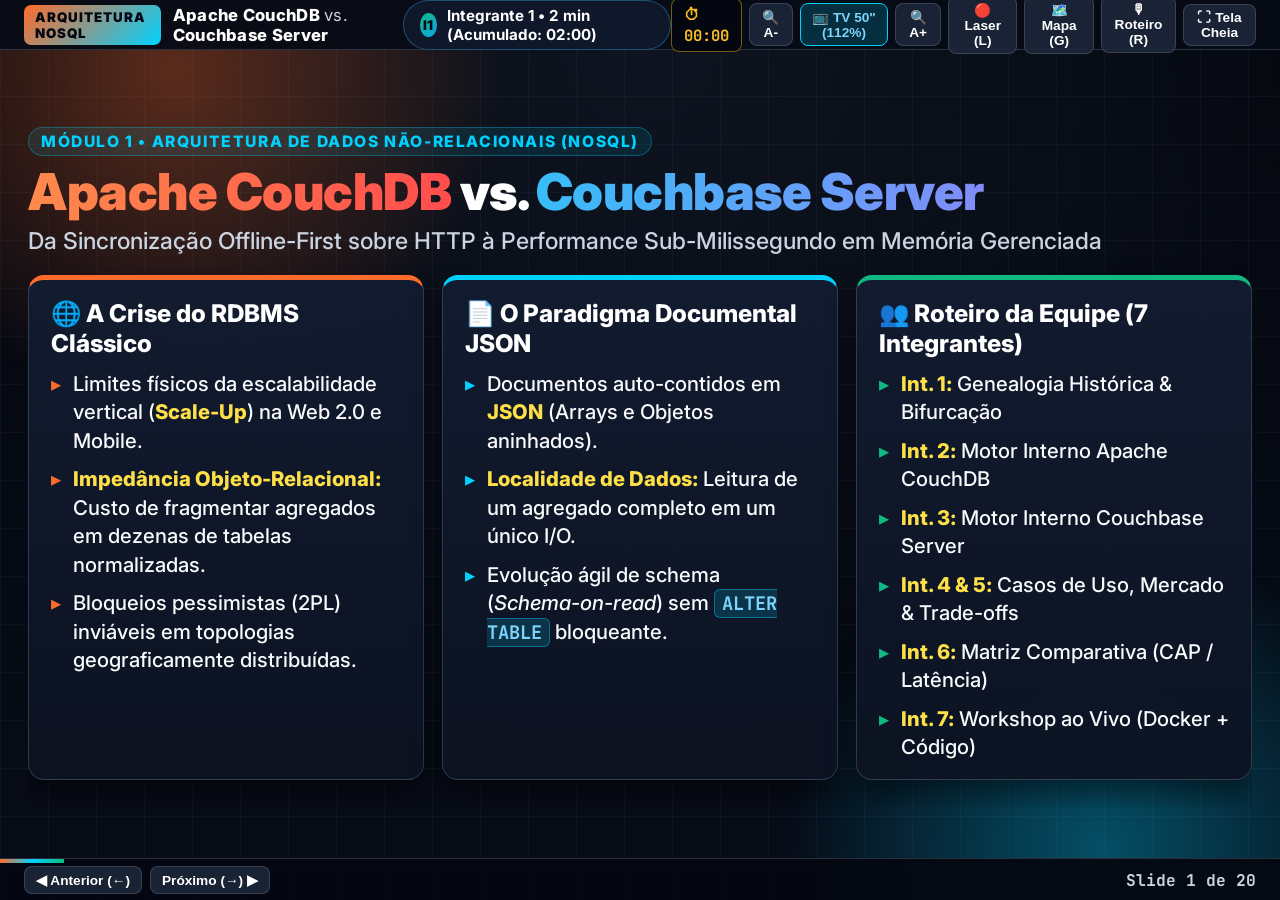
==== commit 82b2d10a: "refactor(perf): modulariza CSS/JS em assets/, aplica CSS containment 60fps para hosting gratuito e a" ====
--- a/index.html
+++ b/index.html
@@ -7,1025 +7,10 @@
   <link rel="preconnect" href="https://fonts.googleapis.com">
   <link rel="preconnect" href="https://fonts.gstatic.com" crossorigin>
   <link href="https://fonts.googleapis.com/css2?family=Inter:wght@400;500;600;700;800;900&family=JetBrains+Mono:wght@500;600;700&display=swap" rel="stylesheet">
-  <style>
-    :root {
-      --tv-scale: 1.12;
-      --bg-deep: #04070f;
-      --bg-card: rgba(15, 23, 42, 0.78);
-      --bg-card-solid: #0f172a;
-      --bg-card-alt: rgba(30, 41, 59, 0.72);
-      --text-main: #ffffff;
-      --text-muted: #cbd5e1;
-      --couchdb-orange: #ff6b2b;
-      --couchdb-glow: rgba(255, 107, 43, 0.35);
-      --couchbase-blue: #00d2ff;
-      --couchbase-glow: rgba(0, 210, 255, 0.35);
-      --accent-emerald: #10b981;
-      --accent-amber: #fbbf24;
-      --accent-purple: #c084fc;
-      --accent-rose: #f43f5e;
-      --border-glass: rgba(148, 163, 184, 0.24);
-      --font-sans: 'Inter', -apple-system, BlinkMacSystemFont, 'Segoe UI', Roboto, sans-serif;
-      --font-mono: 'JetBrains Mono', 'Fira Code', Consolas, monospace;
-    }
-
-    html {
-      /* Escala fluida calibrada para TV de 50" em sala cheia */
-      font-size: calc(clamp(16.5px, 1.22vw, 25px) * var(--tv-scale));
-    }
-
-    * {
-      box-sizing: border-box;
-      margin: 0;
-      padding: 0;
-    }
-
-    body {
-      background-color: var(--bg-deep);
-      color: var(--text-main);
-      font-family: var(--font-sans);
-      overflow: hidden;
-      height: 100vh;
-      width: 100vw;
-      display: flex;
-      flex-direction: column;
-      user-select: none;
-      position: relative;
-    }
-
-    /* ==========================================================================
-       DYNAMIC AMBIENT BACKGROUND (AURORA + CYBER GRID + LASER SPOTLIGHT)
-       ========================================================================== */
-    .ambient-canvas {
-      position: fixed;
-      inset: 0;
-      z-index: 0;
-      pointer-events: none;
-      overflow: hidden;
-      background:
-        radial-gradient(circle at 50% 0%, rgba(30, 41, 59, 0.45) 0%, transparent 70%),
-        linear-gradient(to bottom, #03060d 0%, #070c18 100%);
-    }
-
-    .cyber-grid {
-      position: absolute;
-      inset: 0;
-      background-image:
-        linear-gradient(to right, rgba(148, 163, 184, 0.055) 1px, transparent 1px),
-        linear-gradient(to bottom, rgba(148, 163, 184, 0.055) 1px, transparent 1px);
-      background-size: 48px 48px;
-      mask-image: radial-gradient(ellipse at center, rgba(0,0,0,0.9) 30%, transparent 85%);
-      -webkit-mask-image: radial-gradient(ellipse at center, rgba(0,0,0,0.9) 30%, transparent 85%);
-    }
-
-    .aurora-orb {
-      position: absolute;
-      border-radius: 50%;
-      filter: blur(110px);
-      opacity: 0.42;
-      transition: all 1.1s cubic-bezier(0.16, 1, 0.3, 1);
-    }
-
-    .orb-1 {
-      width: 48vw;
-      height: 48vw;
-      top: -16vw;
-      left: -10vw;
-      background: radial-gradient(circle, var(--couchdb-orange), transparent 70%);
-      animation: floatOrb1 14s ease-in-out infinite alternate;
-    }
-
-    .orb-2 {
-      width: 45vw;
-      height: 45vw;
-      bottom: -18vw;
-      right: -8vw;
-      background: radial-gradient(circle, var(--couchbase-blue), transparent 70%);
-      animation: floatOrb2 18s ease-in-out infinite alternate;
-    }
-
-    @keyframes floatOrb1 {
-      0% { transform: translate(0, 0) scale(1); }
-      100% { transform: translate(6vw, 4vw) scale(1.12); }
-    }
-
-    @keyframes floatOrb2 {
-      0% { transform: translate(0, 0) scale(1); }
-      100% { transform: translate(-6vw, -5vw) scale(1.15); }
-    }
-
-    /* Laser Pointer Spotlight Mode */
-    .laser-dot {
-      position: fixed;
-      width: 26px;
-      height: 26px;
-      border-radius: 50%;
-      background: radial-gradient(circle, #ffffff 15%, #ff2a2a 55%, rgba(255, 0, 0, 0) 100%);
-      box-shadow: 0 0 24px 8px rgba(255, 30, 30, 0.85);
-      pointer-events: none;
-      z-index: 9999;
-      transform: translate(-50%, -50%);
-      display: none;
-    }
-
-    body.laser-active {
-      cursor: none;
-    }
-
-    body.laser-active .laser-dot {
-      display: block;
-    }
-
-    /* ==========================================================================
-       TOP NAVIGATION HUD (GLASSMORPHISM)
-       ========================================================================== */
-    .topbar {
-      height: 52px;
-      background: rgba(7, 11, 22, 0.85);
-      border-bottom: 1px solid var(--border-glass);
-      display: flex;
-      align-items: center;
-      justify-content: space-between;
-      padding: 0 24px;
-      z-index: 50;
-      backdrop-filter: blur(16px);
-    }
-
-    .brand {
-      display: flex;
-      align-items: center;
-      gap: 12px;
-      font-weight: 800;
-      font-size: 0.9rem;
-      letter-spacing: 0.3px;
-    }
-
-    .brand-badge {
-      background: linear-gradient(135deg, var(--couchdb-orange), var(--couchbase-blue));
-      color: #030712;
-      font-weight: 900;
-      padding: 4px 11px;
-      border-radius: 7px;
-      font-size: 0.72rem;
-      text-transform: uppercase;
-      letter-spacing: 1px;
-      box-shadow: 0 0 16px rgba(0, 210, 255, 0.35);
-    }
-
-    .speaker-pill {
-      display: flex;
-      align-items: center;
-      gap: 10px;
-      background: rgba(15, 23, 42, 0.9);
-      border: 1px solid rgba(56, 189, 248, 0.35);
-      padding: 5px 16px;
-      border-radius: 999px;
-      font-size: 0.82rem;
-      font-weight: 700;
-      box-shadow: 0 4px 20px rgba(0, 0, 0, 0.35);
-    }
-
-    .speaker-avatar {
-      width: 24px;
-      height: 24px;
-      border-radius: 50%;
-      background: linear-gradient(135deg, #10b981, #0ea5e9);
-      color: #04070f;
-      font-weight: 900;
-      font-size: 0.72rem;
-      display: flex;
-      align-items: center;
-      justify-content: center;
-      box-shadow: 0 0 10px rgba(16, 185, 129, 0.6);
-    }
-
-    .controls-top {
-      display: flex;
-      align-items: center;
-      gap: 7px;
-    }
-
-    .btn-ui {
-      background: rgba(30, 41, 59, 0.75);
-      color: var(--text-main);
-      border: 1px solid var(--border-glass);
-      padding: 5px 11px;
-      border-radius: 8px;
-      font-size: 0.74rem;
-      font-weight: 700;
-      cursor: pointer;
-      display: flex;
-      align-items: center;
-      gap: 5px;
-      transition: all 0.2s cubic-bezier(0.16, 1, 0.3, 1);
-    }
-
-    .btn-ui:hover {
-      background: rgba(51, 65, 85, 0.9);
-      border-color: var(--couchbase-blue);
-      transform: translateY(-1px);
-    }
-
-    .btn-ui.active {
-      background: rgba(0, 210, 255, 0.18);
-      border-color: var(--couchbase-blue);
-      color: #7dd3fc;
-      box-shadow: 0 0 14px rgba(0, 210, 255, 0.25);
-    }
-
-    .timer-box {
-      font-family: var(--font-mono);
-      font-size: 0.84rem;
-      font-weight: 700;
-      background: rgba(4, 7, 15, 0.9);
-      padding: 5px 12px;
-      border-radius: 8px;
-      border: 1px solid rgba(251, 191, 36, 0.45);
-      color: var(--accent-amber);
-      cursor: pointer;
-      transition: all 0.2s;
-    }
-
-    .timer-box:hover {
-      box-shadow: 0 0 14px rgba(251, 191, 36, 0.35);
-    }
-
-    /* ==========================================================================
-       MAIN STAGE & SLIDE TRANSITIONS
-       ========================================================================== */
-    .main-stage {
-      flex: 1;
-      display: flex;
-      position: relative;
-      overflow: hidden;
-      z-index: 10;
-    }
-
-    .slide-viewport {
-      flex: 1;
-      height: 100%;
-      display: flex;
-      align-items: center;
-      justify-content: center;
-      padding: 12px 28px;
-      overflow-y: auto;
-      position: relative;
-    }
-
-    .slide {
-      display: none;
-      width: 100%;
-      max-width: 96vw;
-      min-height: 90%;
-      flex-direction: column;
-      justify-content: center;
-    }
-
-    .slide.active {
-      display: flex;
-      animation: slideEnter 0.42s cubic-bezier(0.16, 1, 0.3, 1) forwards;
-    }
-
-    @keyframes slideEnter {
-      from {
-        opacity: 0;
-        transform: translateY(14px) scale(0.99);
-      }
-      to {
-        opacity: 1;
-        transform: translateY(0) scale(1);
-      }
-    }
-
-    .slide.active .card,
-    .slide.active .diagram-box,
-    .slide.active .comp-table,
-    .slide.active .terminal-window {
-      animation: cardPop 0.48s cubic-bezier(0.16, 1, 0.3, 1) backwards;
-    }
-
-    .slide.active .card:nth-child(1) { animation-delay: 0.05s; }
-    .slide.active .card:nth-child(2) { animation-delay: 0.11s; }
-    .slide.active .card:nth-child(3) { animation-delay: 0.17s; }
-    .slide.active .card:nth-child(4) { animation-delay: 0.22s; }
-    .slide.active .card:nth-child(5) { animation-delay: 0.27s; }
-    .slide.active .card:nth-child(6) { animation-delay: 0.32s; }
-
-    @keyframes cardPop {
-      from { opacity: 0; transform: translateY(16px); }
-      to { opacity: 1; transform: translateY(0); }
-    }
-
-    /* ==========================================================================
-       TYPOGRAPHY & HERO BADGES FOR 50" TV
-       ========================================================================== */
-    .slide-header-row {
-      display: flex;
-      align-items: center;
-      justify-content: space-between;
-      margin-bottom: 4px;
-    }
-
-    .slide-meta {
-      display: inline-flex;
-      align-items: center;
-      gap: 10px;
-      font-size: 0.85rem;
-      text-transform: uppercase;
-      letter-spacing: 1.6px;
-      color: var(--couchbase-blue);
-      font-weight: 800;
-      background: rgba(0, 210, 255, 0.1);
-      border: 1px solid rgba(0, 210, 255, 0.3);
-      padding: 4px 12px;
-      border-radius: 999px;
-      width: fit-content;
-      margin-bottom: 8px;
-    }
-
-    .slide-title {
-      font-size: 2.22rem;
-      font-weight: 900;
-      line-height: 1.12;
-      margin-bottom: 6px;
-      color: #ffffff;
-      letter-spacing: -0.5px;
-      text-shadow: 0 4px 24px rgba(0, 0, 0, 0.65);
-    }
-
-    .gradient-text-orange {
-      background: linear-gradient(90deg, #ff8a4c, #ff4d4d);
-      -webkit-background-clip: text;
-      -webkit-text-fill-color: transparent;
-    }
-
-    .gradient-text-blue {
-      background: linear-gradient(90deg, #38bdf8, #818cf8);
-      -webkit-background-clip: text;
-      -webkit-text-fill-color: transparent;
-    }
-
-    .slide-subtitle {
-      font-size: 1.12rem;
-      color: #cbd5e1;
-      margin-bottom: 16px;
-      font-weight: 500;
-    }
-
-    /* ==========================================================================
-       GLASSMORPHIC CARDS & GRIDS
-       ========================================================================== */
-    .grid-2 {
-      display: grid;
-      grid-template-columns: 1fr 1fr;
-      gap: 20px;
-      margin-top: 4px;
-    }
-
-    .grid-3 {
-      display: grid;
-      grid-template-columns: repeat(3, 1fr);
-      gap: 18px;
-      margin-top: 4px;
-    }
-
-    .card {
-      background: var(--bg-card);
-      backdrop-filter: blur(16px);
-      border: 1.5px solid var(--border-glass);
-      border-radius: 16px;
-      padding: 18px 22px;
-      box-shadow: 0 14px 34px rgba(0, 0, 0, 0.45), inset 0 1px 0 rgba(255, 255, 255, 0.08);
-      position: relative;
-      overflow: hidden;
-      transition: transform 0.25s ease, border-color 0.25s ease, box-shadow 0.25s ease;
-    }
-
-    .card:hover {
-      transform: translateY(-3px);
-      border-color: rgba(255, 255, 255, 0.35);
-    }
-
-    .card.couchdb-border {
-      border-top: 5px solid var(--couchdb-orange);
-      box-shadow: 0 14px 34px rgba(0, 0, 0, 0.45), 0 -4px 24px rgba(255, 107, 43, 0.12);
-    }
-
-    .card.couchbase-border {
-      border-top: 5px solid var(--couchbase-blue);
-      box-shadow: 0 14px 34px rgba(0, 0, 0, 0.45), 0 -4px 24px rgba(0, 210, 255, 0.12);
-    }
-
-    .card.emerald-border {
-      border-top: 5px solid var(--accent-emerald);
-      box-shadow: 0 14px 34px rgba(0, 0, 0, 0.45), 0 -4px 24px rgba(16, 185, 129, 0.12);
-    }
-
-    .card.purple-border {
-      border-top: 5px solid var(--accent-purple);
-      box-shadow: 0 14px 34px rgba(0, 0, 0, 0.45), 0 -4px 24px rgba(192, 132, 252, 0.12);
-    }
-
-    .card h3 {
-      font-size: 1.32rem;
-      font-weight: 800;
-      margin-bottom: 12px;
-      display: flex;
-      align-items: center;
-      gap: 10px;
-      color: #ffffff;
-    }
-
-    ul.tech-list {
-      list-style: none;
-      display: flex;
-      flex-direction: column;
-      gap: 10px;
-    }
-
-    ul.tech-list li {
-      position: relative;
-      padding-left: 22px;
-      font-size: 1.1rem;
-      font-weight: 500;
-      line-height: 1.4;
-      color: #f8fafc;
-    }
-
-    ul.tech-list li::before {
-      content: "▸";
-      position: absolute;
-      left: 0;
-      color: var(--couchbase-blue);
-      font-weight: 900;
-    }
-
-    .card.couchdb-border ul.tech-list li::before {
-      color: var(--couchdb-orange);
-    }
-
-    .card.emerald-border ul.tech-list li::before {
-      color: var(--accent-emerald);
-    }
-
-    ul.tech-list li strong {
-      color: #fde047;
-      font-weight: 800;
-    }
-
-    code.inline {
-      font-family: var(--font-mono);
-      background: rgba(0, 210, 255, 0.16);
-      border: 1px solid rgba(0, 210, 255, 0.4);
-      color: #7dd3fc;
-      padding: 1px 7px;
-      border-radius: 6px;
-      font-size: 0.92em;
-      font-weight: 700;
-    }
-
-    /* ==========================================================================
-       INTERACTIVE SIMULATORS & ANIMATED DIAGRAMS
-       ========================================================================== */
-    .diagram-box {
-      background: rgba(7, 11, 22, 0.85);
-      border: 1.5px solid rgba(148, 163, 184, 0.3);
-      border-radius: 16px;
-      padding: 16px 20px;
-      margin-top: 14px;
-      display: flex;
-      flex-direction: column;
-      gap: 12px;
-      box-shadow: inset 0 0 28px rgba(0, 0, 0, 0.6);
-    }
-
-    .sim-header {
-      display: flex;
-      align-items: center;
-      justify-content: space-between;
-      border-bottom: 1px solid rgba(148, 163, 184, 0.2);
-      padding-bottom: 8px;
-      margin-bottom: 4px;
-    }
-
-    .sim-title {
-      font-size: 0.88rem;
-      font-weight: 800;
-      text-transform: uppercase;
-      letter-spacing: 1px;
-      color: var(--accent-amber);
-      display: flex;
-      align-items: center;
-      gap: 8px;
-    }
-
-    .sim-btn {
-      background: linear-gradient(135deg, #2563eb, #0ea5e9);
-      color: #fff;
-      border: none;
-      padding: 6px 14px;
-      border-radius: 8px;
-      font-size: 0.82rem;
-      font-weight: 800;
-      cursor: pointer;
-      transition: all 0.2s;
-      box-shadow: 0 4px 14px rgba(14, 165, 233, 0.4);
-    }
-
-    .sim-btn:hover {
-      transform: scale(1.04);
-      filter: brightness(1.12);
-    }
-
-    .sim-btn.orange {
-      background: linear-gradient(135deg, #ea580c, #f97316);
-      box-shadow: 0 4px 14px rgba(249, 115, 22, 0.4);
-    }
-
-    .sim-btn.emerald {
-      background: linear-gradient(135deg, #059669, #10b981);
-      box-shadow: 0 4px 14px rgba(16, 185, 129, 0.4);
-    }
-
-    .flow-row {
-      display: flex;
-      align-items: center;
-      justify-content: center;
-      gap: 12px;
-      flex-wrap: wrap;
-    }
-
-    .flow-node {
-      background: rgba(30, 41, 59, 0.85);
-      border: 2px solid var(--border-glass);
-      padding: 10px 16px;
-      border-radius: 10px;
-      font-size: 1rem;
-      font-weight: 700;
-      text-align: center;
-      color: #ffffff;
-      transition: all 0.35s cubic-bezier(0.16, 1, 0.3, 1);
-      position: relative;
-    }
-
-    .flow-node.stale-block {
-      opacity: 0.45;
-      border-style: dashed;
-      background: rgba(15, 23, 42, 0.5);
-      text-decoration: line-through;
-    }
-
-    .flow-node.highlight-orange {
-      border-color: var(--couchdb-orange);
-      background: rgba(255, 107, 43, 0.2);
-      color: #ffedd5;
-      box-shadow: 0 0 18px rgba(255, 107, 43, 0.25);
-    }
-
-    .flow-node.highlight-blue {
-      border-color: var(--couchbase-blue);
-      background: rgba(0, 210, 255, 0.2);
-      color: #e0f2fe;
-      box-shadow: 0 0 18px rgba(0, 210, 255, 0.25);
-    }
-
-    .flow-node.highlight-green {
-      border-color: var(--accent-emerald);
-      background: rgba(16, 185, 129, 0.22);
-      color: #d1fae5;
-      box-shadow: 0 0 20px rgba(16, 185, 129, 0.3);
-    }
-
-    .flow-node.pulse-active {
-      animation: nodePulse 1.4s infinite alternate;
-    }
-
-    @keyframes nodePulse {
-      from { box-shadow: 0 0 10px rgba(16, 185, 129, 0.3); transform: scale(1); }
-      to { box-shadow: 0 0 26px rgba(16, 185, 129, 0.8); transform: scale(1.03); }
-    }
-
-    .flow-arrow {
-      color: var(--accent-amber);
-      font-weight: 900;
-      font-size: 1.25rem;
-    }
-
-    /* Animated Data Stream Bar */
-    .stream-pipe {
-      display: inline-flex;
-      align-items: center;
-      gap: 6px;
-      padding: 4px 12px;
-      border-radius: 999px;
-      background: rgba(0, 210, 255, 0.12);
-      border: 1px solid rgba(0, 210, 255, 0.4);
-      color: #7dd3fc;
-      font-family: var(--font-mono);
-      font-size: 0.82rem;
-      font-weight: 700;
-      position: relative;
-      overflow: hidden;
-    }
-
-    .stream-pipe::after {
-      content: "";
-      position: absolute;
-      top: 0;
-      left: -50%;
-      width: 50%;
-      height: 100%;
-      background: linear-gradient(90deg, transparent, rgba(255, 255, 255, 0.35), transparent);
-      animation: streamFlow 1.8s infinite linear;
-    }
-
-    @keyframes streamFlow {
-      0% { left: -50%; }
-      100% { left: 120%; }
-    }
-
-    /* Resource Meter Bars (MDS & Latency Benchmarks) */
-    .meter-group {
-      margin-top: 10px;
-      display: flex;
-      flex-direction: column;
-      gap: 6px;
-    }
-
-    .meter-label {
-      display: flex;
-      justify-content: space-between;
-      font-size: 0.84rem;
-      font-weight: 700;
-      color: #cbd5e1;
-    }
-
-    .meter-track {
-      height: 10px;
-      background: rgba(15, 23, 42, 0.9);
-      border-radius: 999px;
-      overflow: hidden;
-      border: 1px solid rgba(148, 163, 184, 0.25);
-    }
-
-    .meter-fill {
-      height: 100%;
-      border-radius: 999px;
-      transition: width 0.8s cubic-bezier(0.16, 1, 0.3, 1);
-    }
-
-    /* ==========================================================================
-       MACOS / LINUX TERMINAL WINDOW MOCKUPS
-       ========================================================================== */
-    .terminal-window {
-      background: #050811;
-      border: 1.5px solid rgba(56, 189, 248, 0.35);
-      border-radius: 14px;
-      overflow: hidden;
-      box-shadow: 0 16px 38px rgba(0, 0, 0, 0.6);
-      display: flex;
-      flex-direction: column;
-    }
-
-    .terminal-header {
-      background: #0f172a;
-      padding: 8px 14px;
-      display: flex;
-      align-items: center;
-      justify-content: space-between;
-      border-bottom: 1px solid rgba(148, 163, 184, 0.2);
-    }
-
-    .terminal-dots {
-      display: flex;
-      gap: 7px;
-    }
-
-    .t-dot {
-      width: 11px;
-      height: 11px;
-      border-radius: 50%;
-    }
-    .t-dot.red { background: #ef4444; }
-    .t-dot.yellow { background: #f59e0b; }
-    .t-dot.green { background: #10b981; }
-
-    .terminal-title {
-      font-family: var(--font-mono);
-      font-size: 0.76rem;
-      color: #94a3b8;
-      font-weight: 700;
-    }
-
-    pre.code-block {
-      background: transparent;
-      padding: 14px 18px;
-      font-family: var(--font-mono);
-      font-size: 0.96rem;
-      font-weight: 600;
-      line-height: 1.42;
-      color: #f8fafc;
-      overflow-x: auto;
-      user-select: text;
-    }
-
-    .sim-output-box {
-      background: rgba(16, 185, 129, 0.1);
-      border-top: 1px dashed rgba(16, 185, 129, 0.4);
-      padding: 10px 16px;
-      font-family: var(--font-mono);
-      font-size: 0.88rem;
-      color: #a7f3d0;
-      display: none;
-    }
-
-    .sim-output-box.visible {
-      display: block;
-      animation: fadeIn 0.25s ease-out;
-    }
-
-    /* ==========================================================================
-       COMPARISON TABLE
-       ========================================================================== */
-    table.comp-table {
-      width: 100%;
-      border-collapse: collapse;
-      margin-top: 6px;
-      background: var(--bg-card);
-      backdrop-filter: blur(16px);
-      border-radius: 16px;
-      overflow: hidden;
-      border: 2px solid var(--border-glass);
-      box-shadow: 0 16px 40px rgba(0, 0, 0, 0.5);
-    }
-
-    table.comp-table th,
-    table.comp-table td {
-      padding: 14px 18px;
-      text-align: left;
-      border-bottom: 1px solid var(--border-glass);
-      font-size: 1.08rem;
-      font-weight: 500;
-      line-height: 1.38;
-      color: #f8fafc;
-    }
-
-    table.comp-table tr:hover td {
-      background: rgba(255, 255, 255, 0.04);
-    }
-
-    table.comp-table td strong {
-      color: #fde047;
-      font-weight: 800;
-    }
-
-    table.comp-table th {
-      background: rgba(9, 14, 26, 0.95);
-      font-size: 1.2rem;
-      color: #ffffff;
-      font-weight: 900;
-    }
-
-    table.comp-table th:nth-child(2) { color: var(--couchdb-orange); }
-    table.comp-table th:nth-child(3) { color: var(--couchbase-blue); }
-
-    table.comp-table tr:last-child td {
-      border-bottom: none;
-    }
-
-    /* ==========================================================================
-       FLOATING TELEPROMPTER & SLIDE OVERVIEW MODAL (TECLA G)
-       ========================================================================== */
-    .notes-panel {
-      position: absolute;
-      right: 0;
-      top: 0;
-      bottom: 0;
-      width: 440px;
-      max-width: 90vw;
-      background: rgba(8, 12, 24, 0.96);
-      border-left: 2px solid var(--couchbase-blue);
-      padding: 22px;
-      display: flex;
-      flex-direction: column;
-      gap: 14px;
-      overflow-y: auto;
-      z-index: 45;
-      box-shadow: -14px 0 40px rgba(0, 0, 0, 0.8);
-      backdrop-filter: blur(16px);
-    }
-
-    .notes-panel.hidden {
-      display: none;
-    }
-
-    .notes-header {
-      display: flex;
-      align-items: center;
-      justify-content: space-between;
-      border-bottom: 1px solid var(--border-glass);
-      padding-bottom: 12px;
-    }
-
-    .notes-speaker-badge {
-      background: rgba(16, 185, 129, 0.22);
-      color: #34d399;
-      border: 1px solid rgba(16, 185, 129, 0.5);
-      padding: 4px 12px;
-      border-radius: 6px;
-      font-weight: 800;
-      font-size: 0.9rem;
-    }
-
-    .notes-time {
-      font-size: 0.88rem;
-      color: var(--accent-amber);
-      font-weight: 700;
-    }
-
-    .notes-script {
-      font-size: 1.04rem;
-      line-height: 1.62;
-      color: #f8fafc;
-      background: rgba(255, 255, 255, 0.04);
-      padding: 16px;
-      border-radius: 10px;
-      border-left: 4px solid var(--accent-amber);
-      user-select: text;
-    }
-
-    /* Slide Grid Overview Modal (Tecla G) */
-    .overview-modal {
-      position: fixed;
-      inset: 0;
-      background: rgba(4, 7, 15, 0.94);
-      backdrop-filter: blur(18px);
-      z-index: 200;
-      display: none;
-      flex-direction: column;
-      padding: 28px 40px;
-      overflow-y: auto;
-    }
-
-    .overview-modal.open {
-      display: flex;
-      animation: fadeIn 0.2s ease-out;
-    }
-
-    .overview-grid {
-      display: grid;
-      grid-template-columns: repeat(auto-fill, minmax(260px, 1fr));
-      gap: 16px;
-      margin-top: 20px;
-    }
-
-    .overview-item {
-      background: var(--bg-card);
-      border: 1.5px solid var(--border-glass);
-      border-radius: 12px;
-      padding: 14px 16px;
-      cursor: pointer;
-      transition: all 0.2s;
-    }
-
-    .overview-item:hover,
-    .overview-item.current {
-      border-color: var(--couchbase-blue);
-      background: rgba(0, 210, 255, 0.14);
-      transform: translateY(-3px);
-    }
-
-    /* ==========================================================================
-       QUIZ INTERATIVO
-       ========================================================================== */
-    .quiz-question {
-      font-size: 1.04rem;
-      color: #e2e8f0;
-      margin-bottom: 10px;
-      line-height: 1.38;
-      font-weight: 500;
-    }
-
-    .quiz-options {
-      display: flex;
-      flex-direction: column;
-      gap: 8px;
-      margin-top: 8px;
-    }
-
-    .quiz-option {
-      background: rgba(30, 41, 59, 0.78);
-      border: 1.5px solid var(--border-glass);
-      padding: 10px 14px;
-      border-radius: 10px;
-      cursor: pointer;
-      font-size: 0.98rem;
-      font-weight: 600;
-      line-height: 1.35;
-      transition: all 0.2s;
-      display: flex;
-      align-items: flex-start;
-      gap: 10px;
-    }
-
-    .quiz-option:hover {
-      border-color: var(--couchbase-blue);
-      background: #1e293b;
-      transform: translateX(4px);
-    }
-
-    .quiz-option.correct {
-      background: rgba(16, 185, 129, 0.28);
-      border-color: var(--accent-emerald);
-      color: #ecfdf5;
-      box-shadow: 0 0 20px rgba(16, 185, 129, 0.35);
-    }
-
-    .quiz-option.wrong {
-      background: rgba(244, 63, 94, 0.25);
-      border-color: var(--accent-rose);
-      color: #fecdd3;
-    }
-
-    .quiz-explanation {
-      display: none;
-      margin-top: 10px;
-      padding: 11px 14px;
-      border-radius: 10px;
-      background: rgba(16, 185, 129, 0.18);
-      border: 1.5px solid rgba(16, 185, 129, 0.5);
-      font-size: 0.95rem;
-      font-weight: 600;
-      line-height: 1.4;
-      color: #d1fae5;
-    }
-
-    .quiz-explanation.visible {
-      display: block;
-    }
-
-    /* ==========================================================================
-       BOTTOM FOOTER & PROGRESS TRACK
-       ========================================================================== */
-    .bottombar {
-      height: 42px;
-      background: rgba(5, 8, 17, 0.92);
-      border-top: 1px solid var(--border-glass);
-      display: flex;
-      align-items: center;
-      justify-content: space-between;
-      padding: 0 24px;
-      position: relative;
-      z-index: 50;
-      backdrop-filter: blur(12px);
-    }
-
-    .progress-track {
-      position: absolute;
-      top: 0;
-      left: 0;
-      height: 4px;
-      background: linear-gradient(90deg, var(--couchdb-orange), var(--couchbase-blue), var(--accent-emerald));
-      box-shadow: 0 0 12px var(--couchbase-blue);
-      transition: width 0.3s cubic-bezier(0.16, 1, 0.3, 1);
-    }
-
-    .nav-btns {
-      display: flex;
-      align-items: center;
-      gap: 8px;
-    }
-
-    .slide-counter {
-      font-family: var(--font-mono);
-      font-size: 0.88rem;
-      font-weight: 700;
-      color: var(--text-muted);
-    }
-
-    @media print {
-      body {
-        overflow: visible;
-        height: auto;
-        background: #04070f !important;
-        -webkit-print-color-adjust: exact;
-        print-color-adjust: exact;
-      }
-      .topbar, .bottombar, .notes-panel, .ambient-canvas, .overview-modal {
-        display: none !important;
-      }
-      .slide-viewport {
-        padding: 0;
-        display: block;
-      }
-      .slide {
-        display: flex !important;
-        page-break-after: always;
-        min-height: 100vh;
-        padding: 36px;
-      }
-    }
-  </style>
+  <!-- FOLHAS DE ESTILO SETORIZADAS E OTIMIZADAS PARA GPU / TV 50" -->
+  <link rel="stylesheet" href="./assets/css/variables.css" />
+  <link rel="stylesheet" href="./assets/css/layout.css" />
+  <link rel="stylesheet" href="./assets/css/components.css" />
 </head>
 <body>
 
@@ -2116,249 +1101,8 @@
     <div class="slide-counter" id="slideCounter">Slide 1 de 20</div>
   </footer>
 
-  <script>
-    const slides = Array.from(document.querySelectorAll('.slide'));
-    let currentIndex = 0;
-    let tvScale = 1.12;
-    let appendRevisionCount = 2;
-
-    // Timer state
-    let timerSeconds = 0;
-    let timerInterval = null;
-
-    function applyZoom() {
-      document.documentElement.style.setProperty('--tv-scale', tvScale.toFixed(2));
-      const pct = Math.round(tvScale * 100);
-      document.getElementById('zoomBadge').textContent = `📺 TV 50" (${pct}%)`;
-    }
-
-    function adjustZoom(delta) {
-      tvScale = Math.min(1.60, Math.max(0.80, tvScale + delta));
-      applyZoom();
-    }
-
-    function resetZoom() {
-      tvScale = 1.12;
-      applyZoom();
-    }
-
-    function updateAmbientTheme(theme) {
-      const orb1 = document.getElementById('orb1');
-      const orb2 = document.getElementById('orb2');
-      if (theme === 'couchdb') {
-        orb1.style.background = 'radial-gradient(circle, #ff6b2b, transparent 70%)';
-        orb2.style.background = 'radial-gradient(circle, #f59e0b, transparent 70%)';
-      } else if (theme === 'couchbase') {
-        orb1.style.background = 'radial-gradient(circle, #00d2ff, transparent 70%)';
-        orb2.style.background = 'radial-gradient(circle, #6366f1, transparent 70%)';
-      } else {
-        orb1.style.background = 'radial-gradient(circle, #ff6b2b, transparent 70%)';
-        orb2.style.background = 'radial-gradient(circle, #00d2ff, transparent 70%)';
-      }
-    }
-
-    function updateSlideUI() {
-      slides.forEach((slide, idx) => {
-        slide.classList.toggle('active', idx === currentIndex);
-      });
-
-      const activeSlide = slides[currentIndex];
-      const speaker = activeSlide.getAttribute('data-speaker') || '';
-      const timeEst = activeSlide.getAttribute('data-time') || '';
-      const scriptHtml = activeSlide.getAttribute('data-script') || '';
-      const theme = activeSlide.getAttribute('data-theme') || 'mixed';
-
-      updateAmbientTheme(theme);
-
-      // Update speaker avatar badge (I1..I7 or ★)
-      const match = speaker.match(/Integrante (\d)/);
-      document.getElementById('speakerAvatar').textContent = match ? `I${match[1]}` : '★';
-      document.getElementById('currentSpeakerLabel').textContent = `${speaker} • ${timeEst}`;
-      document.getElementById('notesSpeaker').textContent = speaker;
-      document.getElementById('notesTime').textContent = `⏱ ${timeEst}`;
-      document.getElementById('notesScript').innerHTML = scriptHtml;
-
-      document.getElementById('slideCounter').textContent = `Slide ${currentIndex + 1} de ${slides.length}`;
-      const progressPct = ((currentIndex + 1) / slides.length) * 100;
-      document.getElementById('progressBar').style.width = `${progressPct}%`;
-    }
-
-    function nextSlide() {
-      if (currentIndex < slides.length - 1) {
-        currentIndex++;
-        updateSlideUI();
-      }
-    }
-
-    function prevSlide() {
-      if (currentIndex > 0) {
-        currentIndex--;
-        updateSlideUI();
-      }
-    }
-
-    function toggleNotes() {
-      const panel = document.getElementById('notesPanel');
-      const btn = document.getElementById('btnToggleNotes');
-      panel.classList.toggle('hidden');
-      btn.classList.toggle('active', !panel.classList.contains('hidden'));
-    }
-
-    function toggleFullScreen() {
-      if (!document.fullscreenElement) {
-        document.documentElement.requestFullscreen().catch(() => {});
-      } else {
-        document.exitFullscreen();
-      }
-    }
-
-    // Laser Pointer Mode (Tecla L)
-    function toggleLaser() {
-      document.body.classList.toggle('laser-active');
-      document.getElementById('btnLaser').classList.toggle('active', document.body.classList.contains('laser-active'));
-    }
-
-    document.addEventListener('mousemove', (e) => {
-      if (document.body.classList.contains('laser-active')) {
-        const dot = document.getElementById('laserDot');
-        dot.style.left = `${e.clientX}px`;
-        dot.style.top = `${e.clientY}px`;
-      }
-    });
-
-    // Slide Overview Modal (Tecla G)
-    function buildOverview() {
-      const grid = document.getElementById('overviewGrid');
-      grid.innerHTML = '';
-      slides.forEach((s, idx) => {
-        const title = s.querySelector('.slide-title, h1, h2')?.textContent || `Slide ${idx + 1}`;
-        const spk = s.getAttribute('data-speaker') || '';
-        const div = document.createElement('div');
-        div.className = `overview-item ${idx === currentIndex ? 'current' : ''}`;
-        div.innerHTML = `
-          <div style="font-size:0.75rem; color:var(--couchbase-blue); font-weight:800; margin-bottom:4px;">SLIDE ${idx + 1} • ${spk}</div>
-          <div style="font-size:0.95rem; font-weight:700; color:#fff;">${title}</div>
-        `;
-        div.onclick = () => {
-          currentIndex = idx;
-          updateSlideUI();
-          toggleOverview();
-        };
-        grid.appendChild(div);
-      });
-    }
-
-    function toggleOverview() {
-      const modal = document.getElementById('overviewModal');
-      if (!modal.classList.contains('open')) {
-        buildOverview();
-        modal.classList.add('open');
-      } else {
-        modal.classList.remove('open');
-      }
-    }
-
-    // Interactive Simulator 1: CouchDB Append-Only & Compaction (Slide 4)
-    function simAppendCouchDB() {
-      appendRevisionCount++;
-      const hashes = ['9f2', 'e18', '7b4', '3d9', 'a05'];
-      const h = hashes[appendRevisionCount % hashes.length];
-      const strip = document.getElementById('couchdbDiskStrip');
-      strip.innerHTML = `
-        <div class="flow-node stale-block">[Doc A: rev 1-a8f]</div>
-        <span class="flow-arrow">➔</span>
-        <div class="flow-node stale-block">[Doc A: rev ${appendRevisionCount - 1}-c41 (Órfão)]</div>
-        <span class="flow-arrow">➔</span>
-        <div class="flow-node highlight-orange">[Novo Bloco: Doc A rev ${appendRevisionCount}-${h}]</div>
-        <span class="flow-arrow">➔</span>
-        <div class="flow-node highlight-orange">[Nós B+Tree v${appendRevisionCount}]</div>
-        <span class="flow-arrow">➔</span>
-        <div class="flow-node highlight-green pulse-active"><strong>[Novo Tail Header v${appendRevisionCount} (EOF)]</strong></div>
-      `;
-    }
-
-    function simCompactCouchDB() {
-      const strip = document.getElementById('couchdbDiskStrip');
-      strip.innerHTML = `
-        <div class="flow-node highlight-green">✨ <strong>[Arquivo .compact Limpo]</strong></div>
-        <span class="flow-arrow">➔</span>
-        <div class="flow-node highlight-orange">[Apenas Revisão Ativa: Doc A rev ${appendRevisionCount}]</div>
-        <span class="flow-arrow">➔</span>
-        <div class="flow-node highlight-green pulse-active"><strong>[Tail Header v${appendRevisionCount} (Espaço Recuperado!)]</strong></div>
-      `;
-    }
-
-    // Interactive Simulator 2: Couchbase CRC32 -> vBucket (Slide 7)
-    function simVbucket(key, vb, activeNode, replicaNode) {
-      document.getElementById('vbKeyNode').innerHTML = `SDK: <code class="inline">CRC32("${key}") % 1024 = vB #${vb}</code>`;
-      document.getElementById('vbActiveNode').innerHTML = `<strong>RAM ${activeNode} (vB #${vb} Ativo)</strong><br/>Ack: <strong>0.28 ms</strong>`;
-      document.getElementById('vbReplicaNode').innerHTML = `RAM ${replicaNode} (vB #${vb} Réplica) + NVMe`;
-    }
-
-    // Interactive Terminal Output Toggles (Slides 17 & 18)
-    function toggleSimOutput(id) {
-      const el = document.getElementById(id);
-      if (el) el.classList.toggle('visible');
-    }
-
-    function checkQuiz(element, isCorrect, expId) {
-      const parent = element.parentElement;
-      Array.from(parent.children).forEach(opt => {
-        opt.classList.remove('correct', 'wrong');
-      });
-      element.classList.add(isCorrect ? 'correct' : 'wrong');
-      const expEl = document.getElementById(expId);
-      if (expEl) expEl.classList.add('visible');
-    }
-
-    // Timer logic
-    const timerDisplay = document.getElementById('timerDisplay');
-    function startPauseTimer() {
-      if (timerInterval) {
-        clearInterval(timerInterval);
-        timerInterval = null;
-      } else {
-        timerInterval = setInterval(() => {
-          timerSeconds++;
-          const mins = String(Math.floor(timerSeconds / 60)).padStart(2, '0');
-          const secs = String(timerSeconds % 60).padStart(2, '0');
-          timerDisplay.textContent = `⏱ ${mins}:${secs}`;
-        }, 1000);
-      }
-    }
-    timerDisplay.addEventListener('click', startPauseTimer);
-
-    // Keyboard navigation
-    document.addEventListener('keydown', (e) => {
-      if (e.key === 'Escape') {
-        document.getElementById('overviewModal').classList.remove('open');
-        return;
-      }
-      if (e.key === 'ArrowRight' || e.key === 'PageDown' || e.key === ' ') {
-        e.preventDefault();
-        nextSlide();
-      } else if (e.key === 'ArrowLeft' || e.key === 'PageUp') {
-        e.preventDefault();
-        prevSlide();
-      } else if (e.key.toLowerCase() === 'r') {
-        toggleNotes();
-      } else if (e.key.toLowerCase() === 'f') {
-        toggleFullScreen();
-      } else if (e.key.toLowerCase() === 'g') {
-        toggleOverview();
-      } else if (e.key.toLowerCase() === 'l') {
-        toggleLaser();
-      } else if (e.key === '+' || e.key === '=') {
-        adjustZoom(0.08);
-      } else if (e.key === '-' || e.key === '_') {
-        adjustZoom(-0.08);
-      } else if (e.key === '0') {
-        resetZoom();
-      }
-    });
-
-    // Initialize first slide
-    updateSlideUI();
-  </script>
+  <!-- MÓDULOS JAVASCRIPT SETORIZADOS (CARREGAMENTO ASSÍNCRONO DEFER) -->
+  <script src="./assets/js/simulators.js" defer></script>
+  <script src="./assets/js/app.js" defer></script>
 </body>
 </html>
--- a/assets/css/variables.css
+++ b/assets/css/variables.css
@@ -0,0 +1,50 @@
+/* ==========================================================================
+   1. DESIGN TOKENS & TV 50" FLUID TYPOGRAPHY SCALE (variables.css)
+   ========================================================================== */
+:root {
+  --tv-scale: 1.12;
+  --bg-deep: #04070f;
+  --bg-card: rgba(15, 23, 42, 0.88);
+  --bg-card-solid: #0f172a;
+  --bg-card-alt: rgba(30, 41, 59, 0.85);
+  --text-main: #ffffff;
+  --text-muted: #cbd5e1;
+  --couchdb-orange: #ff6b2b;
+  --couchdb-glow: rgba(255, 107, 43, 0.28);
+  --couchbase-blue: #00d2ff;
+  --couchbase-glow: rgba(0, 210, 255, 0.28);
+  --accent-emerald: #10b981;
+  --accent-amber: #fbbf24;
+  --accent-purple: #c084fc;
+  --accent-rose: #f43f5e;
+  --border-glass: rgba(148, 163, 184, 0.26);
+  --font-sans: 'Inter', system-ui, -apple-system, BlinkMacSystemFont, 'Segoe UI', Roboto, sans-serif;
+  --font-mono: 'JetBrains Mono', 'Fira Code', Consolas, monospace;
+}
+
+html {
+  /* Escala fluida calibrada para TV de 50" (5 a 10m de distância) */
+  font-size: calc(clamp(16.5px, 1.22vw, 25px) * var(--tv-scale));
+  -webkit-font-smoothing: antialiased;
+  -moz-osx-font-smoothing: grayscale;
+  text-rendering: optimizeSpeed;
+}
+
+* {
+  box-sizing: border-box;
+  margin: 0;
+  padding: 0;
+}
+
+body {
+  background-color: var(--bg-deep);
+  color: var(--text-main);
+  font-family: var(--font-sans);
+  overflow: hidden;
+  height: 100vh;
+  width: 100vw;
+  display: flex;
+  flex-direction: column;
+  user-select: none;
+  position: relative;
+}
--- a/assets/css/layout.css
+++ b/assets/css/layout.css
@@ -0,0 +1,280 @@
+/* ==========================================================================
+   2. HIGH-PERFORMANCE AMBIENT STAGE, HUD & SLIDE CONTAINMENT (layout.css)
+   ========================================================================== */
+
+/* GPU-Optimized Ambient Background (Zero Expensive Filter Blur Repaints) */
+.ambient-canvas {
+  position: fixed;
+  inset: 0;
+  z-index: 0;
+  pointer-events: none;
+  overflow: hidden;
+  contain: strict;
+  background:
+    radial-gradient(circle at 50% 0%, rgba(30, 41, 59, 0.42) 0%, transparent 70%),
+    linear-gradient(to bottom, #03060d 0%, #070c18 100%);
+}
+
+.cyber-grid {
+  position: absolute;
+  inset: 0;
+  background-image:
+    linear-gradient(to right, rgba(148, 163, 184, 0.05) 1px, transparent 1px),
+    linear-gradient(to bottom, rgba(148, 163, 184, 0.05) 1px, transparent 1px);
+  background-size: 48px 48px;
+}
+
+.aurora-orb {
+  position: absolute;
+  border-radius: 50%;
+  opacity: 0.34;
+  will-change: transform;
+  transform: translate3d(0, 0, 0);
+  transition: background 0.6s ease;
+}
+
+.orb-1 {
+  width: 55vw;
+  height: 55vw;
+  top: -22vw;
+  left: -14vw;
+  background: radial-gradient(circle, var(--couchdb-orange) 0%, rgba(255, 107, 43, 0) 68%);
+}
+
+.orb-2 {
+  width: 52vw;
+  height: 52vw;
+  bottom: -22vw;
+  right: -12vw;
+  background: radial-gradient(circle, var(--couchbase-blue) 0%, rgba(0, 210, 255, 0) 68%);
+}
+
+/* Hardware-Accelerated Laser Pointer (translate3d via requestAnimationFrame) */
+.laser-dot {
+  position: fixed;
+  top: 0;
+  left: 0;
+  width: 24px;
+  height: 24px;
+  border-radius: 50%;
+  background: radial-gradient(circle, #ffffff 18%, #ff2a2a 58%, rgba(255, 0, 0, 0) 100%);
+  box-shadow: 0 0 20px 6px rgba(255, 30, 30, 0.85);
+  pointer-events: none;
+  z-index: 9999;
+  will-change: transform;
+  transform: translate3d(-100px, -100px, 0);
+  display: none;
+}
+
+body.laser-active {
+  cursor: none;
+}
+
+body.laser-active .laser-dot {
+  display: block;
+}
+
+/* Top Navigation Bar */
+.topbar {
+  height: 50px;
+  background: rgba(7, 11, 22, 0.94);
+  border-bottom: 1px solid var(--border-glass);
+  display: flex;
+  align-items: center;
+  justify-content: space-between;
+  padding: 0 24px;
+  z-index: 50;
+  contain: layout style;
+}
+
+.brand {
+  display: flex;
+  align-items: center;
+  gap: 12px;
+  font-weight: 800;
+  font-size: 0.9rem;
+  letter-spacing: 0.3px;
+}
+
+.brand-badge {
+  background: linear-gradient(135deg, var(--couchdb-orange), var(--couchbase-blue));
+  color: #030712;
+  font-weight: 900;
+  padding: 4px 11px;
+  border-radius: 7px;
+  font-size: 0.72rem;
+  text-transform: uppercase;
+  letter-spacing: 1px;
+}
+
+.speaker-pill {
+  display: flex;
+  align-items: center;
+  gap: 10px;
+  background: #0f172a;
+  border: 1px solid rgba(56, 189, 248, 0.35);
+  padding: 5px 16px;
+  border-radius: 999px;
+  font-size: 0.82rem;
+  font-weight: 700;
+}
+
+.speaker-avatar {
+  width: 24px;
+  height: 24px;
+  border-radius: 50%;
+  background: linear-gradient(135deg, #10b981, #0ea5e9);
+  color: #04070f;
+  font-weight: 900;
+  font-size: 0.72rem;
+  display: flex;
+  align-items: center;
+  justify-content: center;
+}
+
+.controls-top {
+  display: flex;
+  align-items: center;
+  gap: 7px;
+}
+
+/* Main Stage & Strict CSS Containment on Inactive Slides */
+.main-stage {
+  flex: 1;
+  display: flex;
+  position: relative;
+  overflow: hidden;
+  z-index: 10;
+}
+
+.slide-viewport {
+  flex: 1;
+  height: 100%;
+  display: flex;
+  align-items: center;
+  justify-content: center;
+  padding: 12px 28px;
+  overflow-y: auto;
+  position: relative;
+}
+
+.slide {
+  display: none;
+  width: 100%;
+  max-width: 96vw;
+  min-height: 90%;
+  flex-direction: column;
+  justify-content: center;
+  contain: content;
+}
+
+.slide.active {
+  display: flex;
+  animation: slideEnter 0.32s cubic-bezier(0.16, 1, 0.3, 1) forwards;
+}
+
+@keyframes slideEnter {
+  from {
+    opacity: 0;
+    transform: translate3d(0, 10px, 0);
+  }
+  to {
+    opacity: 1;
+    transform: translate3d(0, 0, 0);
+  }
+}
+
+.slide.active .card,
+.slide.active .diagram-box,
+.slide.active .comp-table,
+.slide.active .terminal-window {
+  animation: cardPop 0.36s cubic-bezier(0.16, 1, 0.3, 1) backwards;
+}
+
+.slide.active .card:nth-child(1) { animation-delay: 0.03s; }
+.slide.active .card:nth-child(2) { animation-delay: 0.07s; }
+.slide.active .card:nth-child(3) { animation-delay: 0.11s; }
+.slide.active .card:nth-child(4) { animation-delay: 0.15s; }
+.slide.active .card:nth-child(5) { animation-delay: 0.19s; }
+.slide.active .card:nth-child(6) { animation-delay: 0.23s; }
+
+@keyframes cardPop {
+  from { opacity: 0; transform: translate3d(0, 12px, 0); }
+  to { opacity: 1; transform: translate3d(0, 0, 0); }
+}
+
+.grid-2 {
+  display: grid;
+  grid-template-columns: 1fr 1fr;
+  gap: 20px;
+  margin-top: 4px;
+}
+
+.grid-3 {
+  display: grid;
+  grid-template-columns: repeat(3, 1fr);
+  gap: 18px;
+  margin-top: 4px;
+}
+
+/* Bottom Footer & Progress Track */
+.bottombar {
+  height: 42px;
+  background: rgba(5, 8, 17, 0.95);
+  border-top: 1px solid var(--border-glass);
+  display: flex;
+  align-items: center;
+  justify-content: space-between;
+  padding: 0 24px;
+  position: relative;
+  z-index: 50;
+  contain: layout style;
+}
+
+.progress-track {
+  position: absolute;
+  top: 0;
+  left: 0;
+  height: 4px;
+  background: linear-gradient(90deg, var(--couchdb-orange), var(--couchbase-blue), var(--accent-emerald));
+  transition: width 0.25s cubic-bezier(0.16, 1, 0.3, 1);
+  will-change: width;
+}
+
+.nav-btns {
+  display: flex;
+  align-items: center;
+  gap: 8px;
+}
+
+.slide-counter {
+  font-family: var(--font-mono);
+  font-size: 0.88rem;
+  font-weight: 700;
+  color: var(--text-muted);
+}
+
+/* Print / PDF Export Mode */
+@media print {
+  body {
+    overflow: visible;
+    height: auto;
+    background: #04070f !important;
+    -webkit-print-color-adjust: exact;
+    print-color-adjust: exact;
+  }
+  .topbar, .bottombar, .notes-panel, .ambient-canvas, .overview-modal {
+    display: none !important;
+  }
+  .slide-viewport {
+    padding: 0;
+    display: block;
+  }
+  .slide {
+    display: flex !important;
+    page-break-after: always;
+    min-height: 100vh;
+    padding: 36px;
+    contain: none;
+  }
+}
--- a/assets/css/components.css
+++ b/assets/css/components.css
@@ -0,0 +1,578 @@
+/* ==========================================================================
+   3. UI COMPONENTS, SIMULATORS, TERMINALS, TABLES & QUIZ (components.css)
+   ========================================================================== */
+
+/* Buttons & Timer */
+.btn-ui {
+  background: rgba(30, 41, 59, 0.85);
+  color: var(--text-main);
+  border: 1px solid var(--border-glass);
+  padding: 5px 11px;
+  border-radius: 8px;
+  font-size: 0.74rem;
+  font-weight: 700;
+  cursor: pointer;
+  display: flex;
+  align-items: center;
+  gap: 5px;
+  transition: background-color 0.15s ease, border-color 0.15s ease, transform 0.15s ease;
+}
+
+.btn-ui:hover {
+  background: rgba(51, 65, 85, 0.95);
+  border-color: var(--couchbase-blue);
+  transform: translateY(-1px);
+}
+
+.btn-ui.active {
+  background: rgba(0, 210, 255, 0.18);
+  border-color: var(--couchbase-blue);
+  color: #7dd3fc;
+}
+
+.timer-box {
+  font-family: var(--font-mono);
+  font-size: 0.84rem;
+  font-weight: 700;
+  background: #04070f;
+  padding: 5px 12px;
+  border-radius: 8px;
+  border: 1px solid rgba(251, 191, 36, 0.45);
+  color: var(--accent-amber);
+  cursor: pointer;
+}
+
+/* Slide Headings & Badges */
+.slide-meta {
+  display: inline-flex;
+  align-items: center;
+  gap: 10px;
+  font-size: 0.85rem;
+  text-transform: uppercase;
+  letter-spacing: 1.6px;
+  color: var(--couchbase-blue);
+  font-weight: 800;
+  background: rgba(0, 210, 255, 0.1);
+  border: 1px solid rgba(0, 210, 255, 0.3);
+  padding: 4px 12px;
+  border-radius: 999px;
+  width: fit-content;
+  margin-bottom: 8px;
+}
+
+.slide-title {
+  font-size: 2.22rem;
+  font-weight: 900;
+  line-height: 1.12;
+  margin-bottom: 6px;
+  color: #ffffff;
+  letter-spacing: -0.5px;
+}
+
+.gradient-text-orange {
+  background: linear-gradient(90deg, #ff8a4c, #ff4d4d);
+  -webkit-background-clip: text;
+  -webkit-text-fill-color: transparent;
+}
+
+.gradient-text-blue {
+  background: linear-gradient(90deg, #38bdf8, #818cf8);
+  -webkit-background-clip: text;
+  -webkit-text-fill-color: transparent;
+}
+
+.slide-subtitle {
+  font-size: 1.12rem;
+  color: #cbd5e1;
+  margin-bottom: 16px;
+  font-weight: 500;
+}
+
+/* High-Contrast Cards (Optimized without heavy per-card backdrop-filter lag) */
+.card {
+  background: linear-gradient(180deg, rgba(19, 28, 49, 0.94) 0%, rgba(12, 19, 34, 0.96) 100%);
+  border: 1.5px solid var(--border-glass);
+  border-radius: 16px;
+  padding: 18px 22px;
+  box-shadow: 0 12px 28px rgba(0, 0, 0, 0.45);
+  position: relative;
+  overflow: hidden;
+  transition: transform 0.2s ease, border-color 0.2s ease;
+}
+
+.card:hover {
+  transform: translateY(-2px);
+  border-color: rgba(255, 255, 255, 0.35);
+}
+
+.card.couchdb-border { border-top: 5px solid var(--couchdb-orange); }
+.card.couchbase-border { border-top: 5px solid var(--couchbase-blue); }
+.card.emerald-border { border-top: 5px solid var(--accent-emerald); }
+.card.purple-border { border-top: 5px solid var(--accent-purple); }
+
+.card h3 {
+  font-size: 1.32rem;
+  font-weight: 800;
+  margin-bottom: 12px;
+  display: flex;
+  align-items: center;
+  gap: 10px;
+  color: #ffffff;
+}
+
+ul.tech-list {
+  list-style: none;
+  display: flex;
+  flex-direction: column;
+  gap: 10px;
+}
+
+ul.tech-list li {
+  position: relative;
+  padding-left: 22px;
+  font-size: 1.1rem;
+  font-weight: 500;
+  line-height: 1.4;
+  color: #f8fafc;
+}
+
+ul.tech-list li::before {
+  content: "▸";
+  position: absolute;
+  left: 0;
+  color: var(--couchbase-blue);
+  font-weight: 900;
+}
+
+.card.couchdb-border ul.tech-list li::before { color: var(--couchdb-orange); }
+.card.emerald-border ul.tech-list li::before { color: var(--accent-emerald); }
+
+ul.tech-list li strong {
+  color: #fde047;
+  font-weight: 800;
+}
+
+code.inline {
+  font-family: var(--font-mono);
+  background: rgba(0, 210, 255, 0.16);
+  border: 1px solid rgba(0, 210, 255, 0.4);
+  color: #7dd3fc;
+  padding: 1px 7px;
+  border-radius: 6px;
+  font-size: 0.92em;
+  font-weight: 700;
+}
+
+/* Interactive Simulators & Diagrams */
+.diagram-box {
+  background: #070b15;
+  border: 1.5px solid rgba(148, 163, 184, 0.3);
+  border-radius: 16px;
+  padding: 16px 20px;
+  margin-top: 14px;
+  display: flex;
+  flex-direction: column;
+  gap: 12px;
+}
+
+.sim-header {
+  display: flex;
+  align-items: center;
+  justify-content: space-between;
+  border-bottom: 1px solid rgba(148, 163, 184, 0.2);
+  padding-bottom: 8px;
+  margin-bottom: 4px;
+}
+
+.sim-title {
+  font-size: 0.88rem;
+  font-weight: 800;
+  text-transform: uppercase;
+  letter-spacing: 1px;
+  color: var(--accent-amber);
+  display: flex;
+  align-items: center;
+  gap: 8px;
+}
+
+.sim-btn {
+  background: linear-gradient(135deg, #2563eb, #0ea5e9);
+  color: #fff;
+  border: none;
+  padding: 6px 14px;
+  border-radius: 8px;
+  font-size: 0.82rem;
+  font-weight: 800;
+  cursor: pointer;
+  transition: transform 0.15s ease, filter 0.15s ease;
+}
+
+.sim-btn:hover {
+  transform: scale(1.03);
+  filter: brightness(1.1);
+}
+
+.sim-btn.orange { background: linear-gradient(135deg, #ea580c, #f97316); }
+.sim-btn.emerald { background: linear-gradient(135deg, #059669, #10b981); }
+
+.flow-row {
+  display: flex;
+  align-items: center;
+  justify-content: center;
+  gap: 12px;
+  flex-wrap: wrap;
+}
+
+.flow-node {
+  background: #162035;
+  border: 2px solid var(--border-glass);
+  padding: 10px 16px;
+  border-radius: 10px;
+  font-size: 1rem;
+  font-weight: 700;
+  text-align: center;
+  color: #ffffff;
+}
+
+.flow-node.stale-block {
+  opacity: 0.45;
+  border-style: dashed;
+  background: rgba(15, 23, 42, 0.5);
+  text-decoration: line-through;
+}
+
+.flow-node.highlight-orange {
+  border-color: var(--couchdb-orange);
+  background: rgba(255, 107, 43, 0.2);
+  color: #ffedd5;
+}
+
+.flow-node.highlight-blue {
+  border-color: var(--couchbase-blue);
+  background: rgba(0, 210, 255, 0.2);
+  color: #e0f2fe;
+}
+
+.flow-node.highlight-green {
+  border-color: var(--accent-emerald);
+  background: rgba(16, 185, 129, 0.22);
+  color: #d1fae5;
+}
+
+.flow-node.pulse-active {
+  box-shadow: 0 0 18px rgba(16, 185, 129, 0.45);
+}
+
+.flow-arrow {
+  color: var(--accent-amber);
+  font-weight: 900;
+  font-size: 1.25rem;
+}
+
+.stream-pipe {
+  display: inline-flex;
+  align-items: center;
+  gap: 6px;
+  padding: 4px 12px;
+  border-radius: 999px;
+  background: rgba(0, 210, 255, 0.14);
+  border: 1px solid rgba(0, 210, 255, 0.45);
+  color: #7dd3fc;
+  font-family: var(--font-mono);
+  font-size: 0.82rem;
+  font-weight: 700;
+}
+
+/* Resource Meter Bars */
+.meter-group {
+  margin-top: 10px;
+  display: flex;
+  flex-direction: column;
+  gap: 6px;
+}
+
+.meter-label {
+  display: flex;
+  justify-content: space-between;
+  font-size: 0.84rem;
+  font-weight: 700;
+  color: #cbd5e1;
+}
+
+.meter-track {
+  height: 10px;
+  background: #090d18;
+  border-radius: 999px;
+  overflow: hidden;
+  border: 1px solid rgba(148, 163, 184, 0.25);
+}
+
+.meter-fill {
+  height: 100%;
+  border-radius: 999px;
+}
+
+/* Terminal Windows */
+.terminal-window {
+  background: #050811;
+  border: 1.5px solid rgba(56, 189, 248, 0.35);
+  border-radius: 14px;
+  overflow: hidden;
+  box-shadow: 0 12px 30px rgba(0, 0, 0, 0.55);
+  display: flex;
+  flex-direction: column;
+}
+
+.terminal-header {
+  background: #0f172a;
+  padding: 8px 14px;
+  display: flex;
+  align-items: center;
+  justify-content: space-between;
+  border-bottom: 1px solid rgba(148, 163, 184, 0.2);
+}
+
+.terminal-dots {
+  display: flex;
+  gap: 7px;
+}
+
+.t-dot {
+  width: 11px;
+  height: 11px;
+  border-radius: 50%;
+}
+.t-dot.red { background: #ef4444; }
+.t-dot.yellow { background: #f59e0b; }
+.t-dot.green { background: #10b981; }
+
+.terminal-title {
+  font-family: var(--font-mono);
+  font-size: 0.76rem;
+  color: #94a3b8;
+  font-weight: 700;
+}
+
+pre.code-block {
+  background: transparent;
+  padding: 14px 18px;
+  font-family: var(--font-mono);
+  font-size: 0.96rem;
+  font-weight: 600;
+  line-height: 1.42;
+  color: #f8fafc;
+  overflow-x: auto;
+  user-select: text;
+}
+
+.sim-output-box {
+  background: rgba(16, 185, 129, 0.12);
+  border-top: 1px dashed rgba(16, 185, 129, 0.45);
+  padding: 10px 16px;
+  font-family: var(--font-mono);
+  font-size: 0.88rem;
+  color: #a7f3d0;
+  display: none;
+}
+
+.sim-output-box.visible {
+  display: block;
+}
+
+/* Comparison Table */
+table.comp-table {
+  width: 100%;
+  border-collapse: collapse;
+  margin-top: 6px;
+  background: #0e1627;
+  border-radius: 16px;
+  overflow: hidden;
+  border: 2px solid var(--border-glass);
+  box-shadow: 0 12px 32px rgba(0, 0, 0, 0.45);
+}
+
+table.comp-table th,
+table.comp-table td {
+  padding: 14px 18px;
+  text-align: left;
+  border-bottom: 1px solid var(--border-glass);
+  font-size: 1.08rem;
+  font-weight: 500;
+  line-height: 1.38;
+  color: #f8fafc;
+}
+
+table.comp-table tr:hover td {
+  background: rgba(255, 255, 255, 0.04);
+}
+
+table.comp-table td strong {
+  color: #fde047;
+  font-weight: 800;
+}
+
+table.comp-table th {
+  background: #080d18;
+  font-size: 1.2rem;
+  color: #ffffff;
+  font-weight: 900;
+}
+
+table.comp-table th:nth-child(2) { color: var(--couchdb-orange); }
+table.comp-table th:nth-child(3) { color: var(--couchbase-blue); }
+table.comp-table tr:last-child td { border-bottom: none; }
+
+/* Teleprompter & Overview Modal */
+.notes-panel {
+  position: absolute;
+  right: 0;
+  top: 0;
+  bottom: 0;
+  width: 440px;
+  max-width: 90vw;
+  background: #080c18;
+  border-left: 2px solid var(--couchbase-blue);
+  padding: 22px;
+  display: flex;
+  flex-direction: column;
+  gap: 14px;
+  overflow-y: auto;
+  z-index: 45;
+  box-shadow: -12px 0 36px rgba(0, 0, 0, 0.8);
+}
+
+.notes-panel.hidden { display: none; }
+
+.notes-header {
+  display: flex;
+  align-items: center;
+  justify-content: space-between;
+  border-bottom: 1px solid var(--border-glass);
+  padding-bottom: 12px;
+}
+
+.notes-speaker-badge {
+  background: rgba(16, 185, 129, 0.22);
+  color: #34d399;
+  border: 1px solid rgba(16, 185, 129, 0.5);
+  padding: 4px 12px;
+  border-radius: 6px;
+  font-weight: 800;
+  font-size: 0.9rem;
+}
+
+.notes-time {
+  font-size: 0.88rem;
+  color: var(--accent-amber);
+  font-weight: 700;
+}
+
+.notes-script {
+  font-size: 1.04rem;
+  line-height: 1.62;
+  color: #f8fafc;
+  background: rgba(255, 255, 255, 0.04);
+  padding: 16px;
+  border-radius: 10px;
+  border-left: 4px solid var(--accent-amber);
+  user-select: text;
+}
+
+.overview-modal {
+  position: fixed;
+  inset: 0;
+  background: rgba(4, 7, 15, 0.96);
+  z-index: 200;
+  display: none;
+  flex-direction: column;
+  padding: 28px 40px;
+  overflow-y: auto;
+}
+
+.overview-modal.open { display: flex; }
+
+.overview-grid {
+  display: grid;
+  grid-template-columns: repeat(auto-fill, minmax(260px, 1fr));
+  gap: 16px;
+  margin-top: 20px;
+}
+
+.overview-item {
+  background: #101729;
+  border: 1.5px solid var(--border-glass);
+  border-radius: 12px;
+  padding: 14px 16px;
+  cursor: pointer;
+  transition: transform 0.15s ease, border-color 0.15s ease;
+}
+
+.overview-item:hover,
+.overview-item.current {
+  border-color: var(--couchbase-blue);
+  background: rgba(0, 210, 255, 0.14);
+  transform: translateY(-2px);
+}
+
+/* Quiz Interativo */
+.quiz-question {
+  font-size: 1.04rem;
+  color: #e2e8f0;
+  margin-bottom: 10px;
+  line-height: 1.38;
+  font-weight: 500;
+}
+
+.quiz-options {
+  display: flex;
+  flex-direction: column;
+  gap: 8px;
+  margin-top: 8px;
+}
+
+.quiz-option {
+  background: #17213a;
+  border: 1.5px solid var(--border-glass);
+  padding: 10px 14px;
+  border-radius: 10px;
+  cursor: pointer;
+  font-size: 0.98rem;
+  font-weight: 600;
+  line-height: 1.35;
+  transition: border-color 0.15s ease, background-color 0.15s ease;
+  display: flex;
+  align-items: flex-start;
+  gap: 10px;
+}
+
+.quiz-option:hover {
+  border-color: var(--couchbase-blue);
+  background: #1e293b;
+}
+
+.quiz-option.correct {
+  background: rgba(16, 185, 129, 0.28);
+  border-color: var(--accent-emerald);
+  color: #ecfdf5;
+}
+
+.quiz-option.wrong {
+  background: rgba(244, 63, 94, 0.25);
+  border-color: var(--accent-rose);
+  color: #fecdd3;
+}
+
+.quiz-explanation {
+  display: none;
+  margin-top: 10px;
+  padding: 11px 14px;
+  border-radius: 10px;
+  background: rgba(16, 185, 129, 0.18);
+  border: 1.5px solid rgba(16, 185, 129, 0.5);
+  font-size: 0.95rem;
+  font-weight: 600;
+  line-height: 1.4;
+  color: #d1fae5;
+}
+
+.quiz-explanation.visible { display: block; }
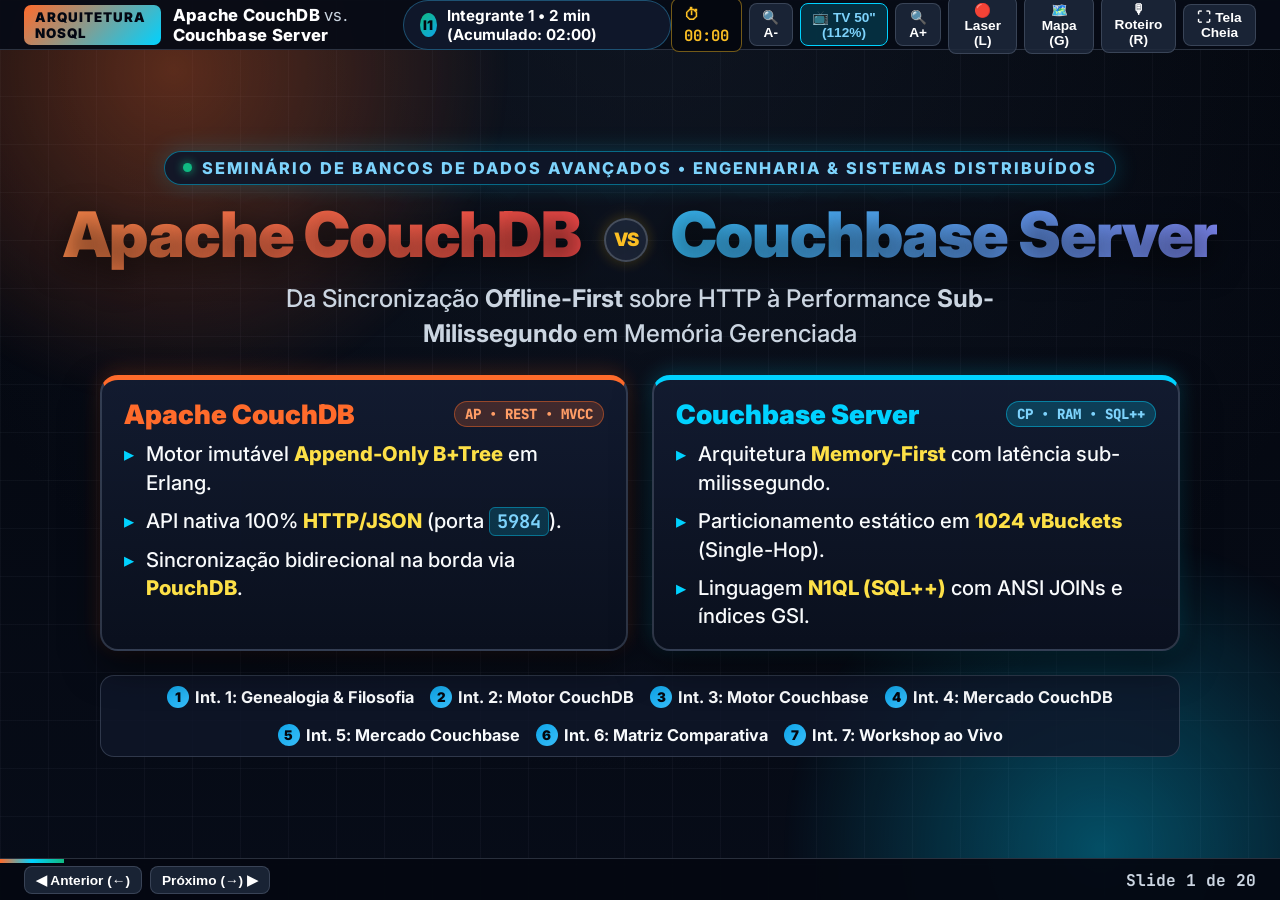
==== commit 3a02241c: "feat(design): cria capas hero modernas para apresentacao web e slide deck PPTX" ====
--- a/index.html
+++ b/index.html
@@ -62,52 +62,67 @@
     <main class="slide-viewport" id="slideViewport">
 
       <!-- =========================================================
-           SLIDE 1: CAPA E CONTEXTUALIZAÇÃO (INTEGRANTE 1)
+           SLIDE 1: CAPA OFICIAL (DESIGN HERO MODERNO)
            ========================================================= -->
       <section class="slide active"
         data-theme="mixed"
         data-speaker="Integrante 1"
         data-time="2 min (Acumulado: 02:00)"
         data-script="Bom dia/Boa tarde a todos. Hoje nossa equipe vai apresentar uma análise arquitetural profunda sobre dois bancos de dados NoSQL orientados a documentos que frequentemente causam confusão pelo nome, mas que resolveram problemas completamente distintos na engenharia de software: o Apache CouchDB e o Couchbase.<br><br>Quando olhamos para as limitações dos bancos relacionais tradicionais em sistemas distribuídos de larga escala, esbarramos em dois gargalos clássicos: a impedância objeto-relacional e o custo de manter transações distribuídas com bloqueio pessimista. Tanto o CouchDB quanto o Couchbase adotam o JSON como unidade básica de armazenamento, mas como veremos nos próximos 40 minutos, enquanto um nasceu para dominar a web descentralizada e redes instáveis, o outro foi projetado para entregar latência sub-milissegundo em clusters massivos orientados a memória.">
-        <div class="slide-meta">Módulo 1 • Arquitetura de Dados Não-Relacionais (NoSQL)</div>
-        <h1 class="slide-title" style="font-size: 2.75rem;">
-          <span class="gradient-text-orange">Apache CouchDB</span> vs. <span class="gradient-text-blue">Couchbase Server</span>
-        </h1>
-        <p class="slide-subtitle" style="font-size: 1.25rem;">
-          Da Sincronização Offline-First sobre HTTP à Performance Sub-Milissegundo em Memória Gerenciada
-        </p>
-
-        <div class="grid-3">
-          <div class="card couchdb-border">
-            <h3>🌐 A Crise do RDBMS Clássico</h3>
-            <ul class="tech-list">
-              <li>Limites físicos da escalabilidade vertical (<strong>Scale-Up</strong>) na Web 2.0 e Mobile.</li>
-              <li><strong>Impedância Objeto-Relacional:</strong> Custo de fragmentar agregados em dezenas de tabelas normalizadas.</li>
-              <li>Bloqueios pessimistas (2PL) inviáveis em topologias geograficamente distribuídas.</li>
-            </ul>
-          </div>
-
-          <div class="card couchbase-border">
-            <h3>📄 O Paradigma Documental JSON</h3>
-            <ul class="tech-list">
-              <li>Documentos auto-contidos em <strong>JSON</strong> (Arrays e Objetos aninhados).</li>
-              <li><strong>Localidade de Dados:</strong> Leitura de um agregado completo em um único I/O.</li>
-              <li>Evolução ágil de schema (<em>Schema-on-read</em>) sem <code class="inline">ALTER TABLE</code> bloqueante.</li>
-            </ul>
-          </div>
-
-          <div class="card emerald-border">
-            <h3>👥 Roteiro da Equipe (7 Integrantes)</h3>
-            <ul class="tech-list">
-              <li><strong>Int. 1:</strong> Genealogia Histórica & Bifurcação</li>
-              <li><strong>Int. 2:</strong> Motor Interno Apache CouchDB</li>
-              <li><strong>Int. 3:</strong> Motor Interno Couchbase Server</li>
-              <li><strong>Int. 4 & 5:</strong> Casos de Uso, Mercado & Trade-offs</li>
-              <li><strong>Int. 6:</strong> Matriz Comparativa (CAP / Latência)</li>
-              <li><strong>Int. 7:</strong> Workshop ao Vivo (Docker + Código)</li>
-            </ul>
-          </div>
-        </div>
+        
+        <div class="cover-hero-container">
+          <div class="cover-badge-pill">
+            <span class="cover-badge-dot"></span>
+            Seminário de Bancos de Dados Avançados • Engenharia & Sistemas Distribuídos
+          </div>
+
+          <h1 class="cover-title-main">
+            <span class="gradient-text-orange">Apache CouchDB</span>
+            <span class="cover-vs-circle">VS</span>
+            <span class="gradient-text-blue">Couchbase Server</span>
+          </h1>
+
+          <p class="cover-tagline">
+            Da Sincronização <strong>Offline-First</strong> sobre HTTP à Performance <strong>Sub-Milissegundo</strong> em Memória Gerenciada
+          </p>
+
+          <div class="cover-duel-grid">
+            <div class="cover-duel-card couchdb-card">
+              <div class="cover-duel-header">
+                <span class="cover-duel-title" style="color:var(--couchdb-orange);">Apache CouchDB</span>
+                <span class="cover-duel-pill orange">AP • REST • MVCC</span>
+              </div>
+              <ul class="tech-list">
+                <li>Motor imutável <strong>Append-Only B+Tree</strong> em Erlang.</li>
+                <li>API nativa 100% <strong>HTTP/JSON</strong> (porta <code class="inline">5984</code>).</li>
+                <li>Sincronização bidirecional na borda via <strong>PouchDB</strong>.</li>
+              </ul>
+            </div>
+
+            <div class="cover-duel-card couchbase-card">
+              <div class="cover-duel-header">
+                <span class="cover-duel-title" style="color:var(--couchbase-blue);">Couchbase Server</span>
+                <span class="cover-duel-pill blue">CP • RAM • SQL++</span>
+              </div>
+              <ul class="tech-list">
+                <li>Arquitetura <strong>Memory-First</strong> com latência sub-milissegundo.</li>
+                <li>Particionamento estático em <strong>1024 vBuckets</strong> (Single-Hop).</li>
+                <li>Linguagem <strong>N1QL (SQL++)</strong> com ANSI JOINs e índices GSI.</li>
+              </ul>
+            </div>
+          </div>
+
+          <div class="cover-team-strip">
+            <div class="cover-team-badge"><span class="cover-team-num">1</span> Int. 1: Genealogia & Filosofia</div>
+            <div class="cover-team-badge"><span class="cover-team-num">2</span> Int. 2: Motor CouchDB</div>
+            <div class="cover-team-badge"><span class="cover-team-num">3</span> Int. 3: Motor Couchbase</div>
+            <div class="cover-team-badge"><span class="cover-team-num">4</span> Int. 4: Mercado CouchDB</div>
+            <div class="cover-team-badge"><span class="cover-team-num">5</span> Int. 5: Mercado Couchbase</div>
+            <div class="cover-team-badge"><span class="cover-team-num">6</span> Int. 6: Matriz Comparativa</div>
+            <div class="cover-team-badge"><span class="cover-team-num">7</span> Int. 7: Workshop ao Vivo</div>
+          </div>
+        </div>
+
       </section>
 
       <!-- =========================================================
--- a/assets/css/components.css
+++ b/assets/css/components.css
@@ -43,6 +43,178 @@
 }
 
 /* Slide Headings & Badges */
+/* ==========================================================================
+   COVER SLIDE HERO STYLING (CAPA ULTRA MODERNA)
+   ========================================================================== */
+.cover-hero-container {
+  display: flex;
+  flex-direction: column;
+  align-items: center;
+  justify-content: center;
+  text-align: center;
+  padding: 10px 16px;
+  position: relative;
+}
+
+.cover-badge-pill {
+  display: inline-flex;
+  align-items: center;
+  gap: 10px;
+  background: rgba(15, 23, 42, 0.9);
+  border: 1.5px solid rgba(0, 210, 255, 0.45);
+  box-shadow: 0 0 25px rgba(0, 210, 255, 0.2);
+  padding: 6px 18px;
+  border-radius: 999px;
+  font-size: 0.88rem;
+  font-weight: 800;
+  text-transform: uppercase;
+  letter-spacing: 2px;
+  color: #7dd3fc;
+  margin-bottom: 16px;
+}
+
+.cover-badge-dot {
+  width: 9px;
+  height: 9px;
+  border-radius: 50%;
+  background: var(--accent-emerald);
+  box-shadow: 0 0 10px var(--accent-emerald);
+}
+
+.cover-title-main {
+  font-size: 3.4rem;
+  font-weight: 900;
+  line-height: 1.08;
+  letter-spacing: -1.2px;
+  margin-bottom: 12px;
+  text-shadow: 0 8px 32px rgba(0, 0, 0, 0.7);
+}
+
+.cover-vs-circle {
+  display: inline-flex;
+  align-items: center;
+  justify-content: center;
+  width: 44px;
+  height: 44px;
+  border-radius: 50%;
+  background: rgba(30, 41, 59, 0.9);
+  border: 2px solid rgba(255, 255, 255, 0.2);
+  font-size: 1rem;
+  font-weight: 900;
+  color: var(--accent-amber);
+  vertical-align: middle;
+  margin: 0 12px;
+  box-shadow: 0 0 16px rgba(251, 191, 36, 0.25);
+}
+
+.cover-tagline {
+  font-size: 1.32rem;
+  font-weight: 500;
+  color: #cbd5e1;
+  max-width: 860px;
+  margin: 0 auto 24px auto;
+  line-height: 1.45;
+}
+
+.cover-duel-grid {
+  display: grid;
+  grid-template-columns: 1fr 1fr;
+  gap: 24px;
+  width: 100%;
+  max-width: 1080px;
+  margin-bottom: 24px;
+}
+
+.cover-duel-card {
+  background: linear-gradient(180deg, rgba(19, 28, 49, 0.95) 0%, rgba(10, 16, 30, 0.98) 100%);
+  border: 2px solid var(--border-glass);
+  border-radius: 18px;
+  padding: 18px 22px;
+  text-align: left;
+  box-shadow: 0 16px 36px rgba(0, 0, 0, 0.5);
+  position: relative;
+  overflow: hidden;
+}
+
+.cover-duel-card.couchdb-card {
+  border-top: 5px solid var(--couchdb-orange);
+  box-shadow: 0 16px 36px rgba(0,0,0,0.5), 0 -4px 20px rgba(255, 107, 43, 0.2);
+}
+
+.cover-duel-card.couchbase-card {
+  border-top: 5px solid var(--couchbase-blue);
+  box-shadow: 0 16px 36px rgba(0,0,0,0.5), 0 -4px 20px rgba(0, 210, 255, 0.2);
+}
+
+.cover-duel-header {
+  display: flex;
+  align-items: center;
+  justify-content: space-between;
+  margin-bottom: 10px;
+}
+
+.cover-duel-title {
+  font-size: 1.45rem;
+  font-weight: 900;
+}
+
+.cover-duel-pill {
+  font-family: var(--font-mono);
+  font-size: 0.76rem;
+  font-weight: 800;
+  padding: 3px 10px;
+  border-radius: 999px;
+  text-transform: uppercase;
+}
+
+.cover-duel-pill.orange {
+  background: rgba(255, 107, 43, 0.2);
+  color: #ff9d66;
+  border: 1px solid rgba(255, 107, 43, 0.45);
+}
+
+.cover-duel-pill.blue {
+  background: rgba(0, 210, 255, 0.2);
+  color: #7dd3fc;
+  border: 1px solid rgba(0, 210, 255, 0.45);
+}
+
+.cover-team-strip {
+  display: flex;
+  align-items: center;
+  justify-content: center;
+  gap: 16px;
+  flex-wrap: wrap;
+  padding: 10px 18px;
+  background: rgba(15, 23, 42, 0.8);
+  border: 1.5px solid var(--border-glass);
+  border-radius: 14px;
+  max-width: 1080px;
+  margin: 0 auto;
+}
+
+.cover-team-badge {
+  display: inline-flex;
+  align-items: center;
+  gap: 6px;
+  font-size: 0.88rem;
+  font-weight: 700;
+  color: #f8fafc;
+}
+
+.cover-team-num {
+  width: 22px;
+  height: 22px;
+  border-radius: 50%;
+  background: linear-gradient(135deg, #0ea5e9, #38bdf8);
+  color: #04070f;
+  font-size: 0.72rem;
+  font-weight: 900;
+  display: flex;
+  align-items: center;
+  justify-content: center;
+}
+
 .slide-meta {
   display: inline-flex;
   align-items: center;
